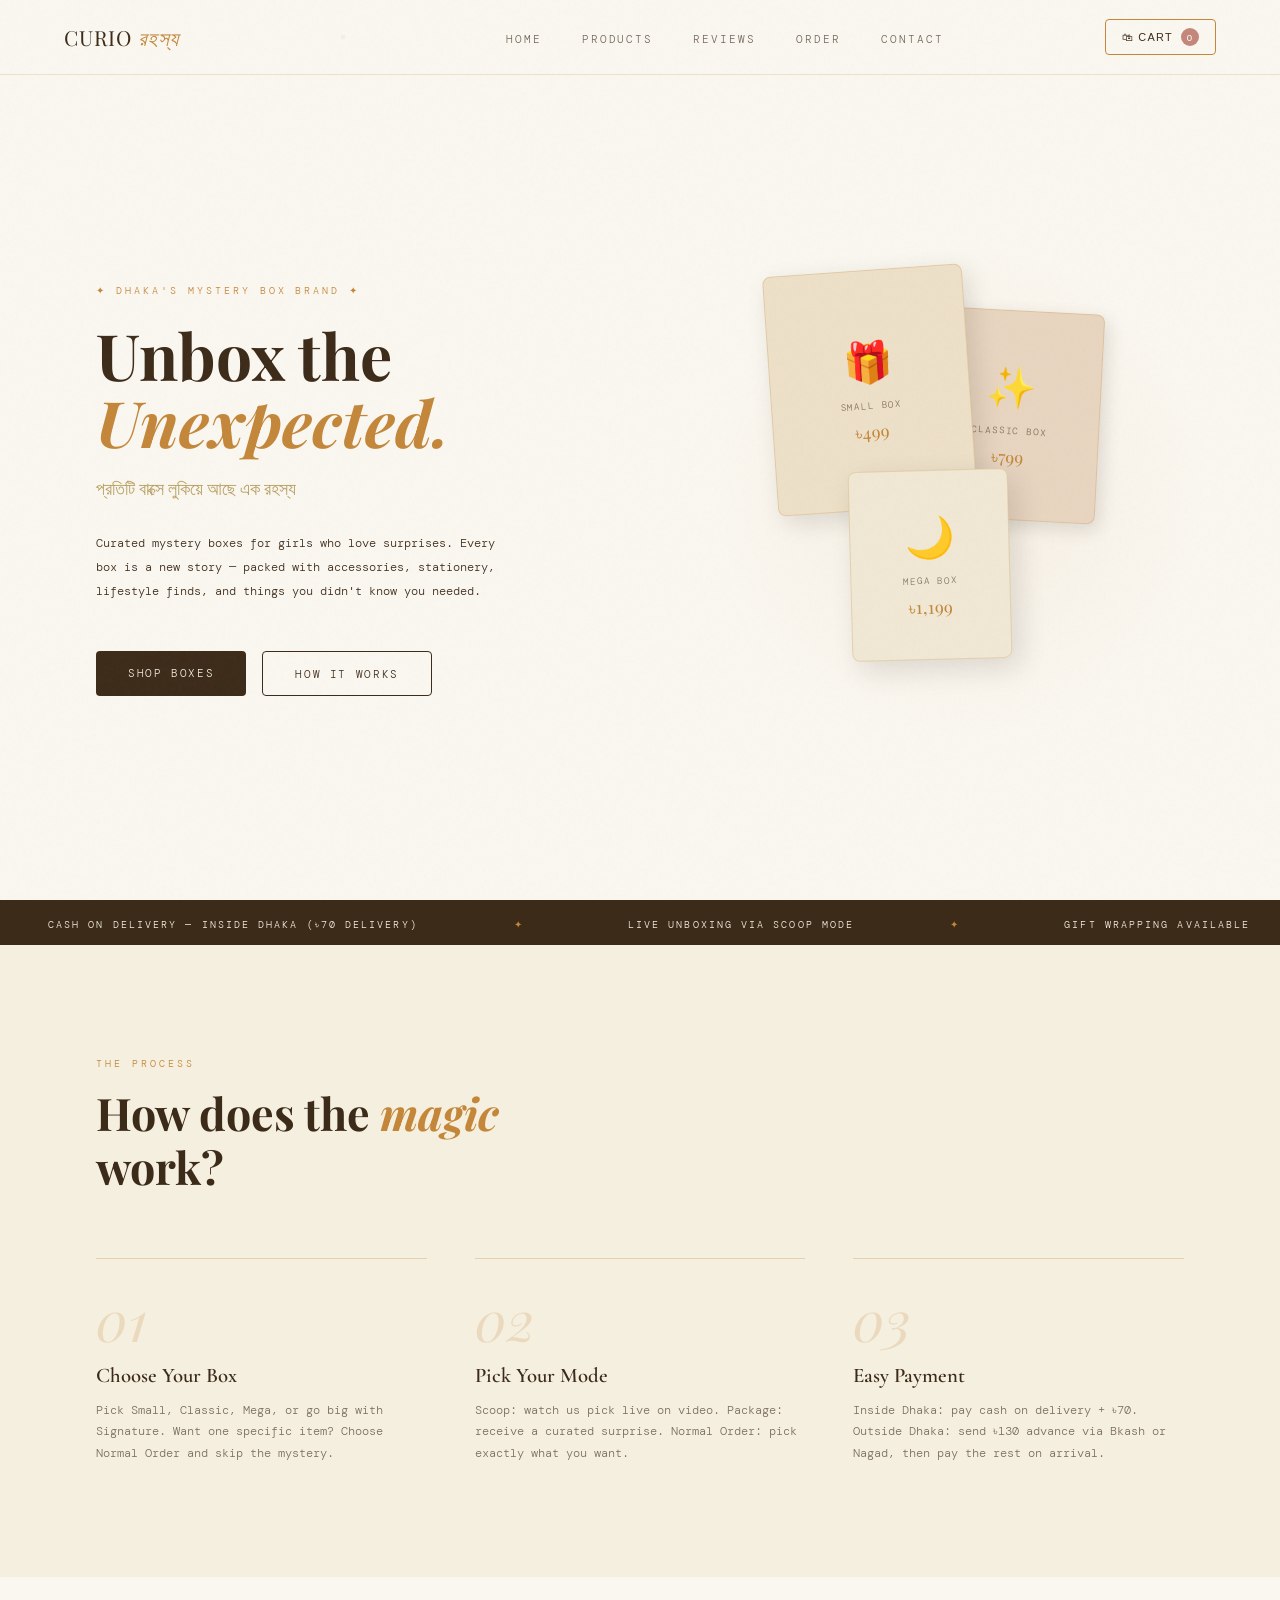
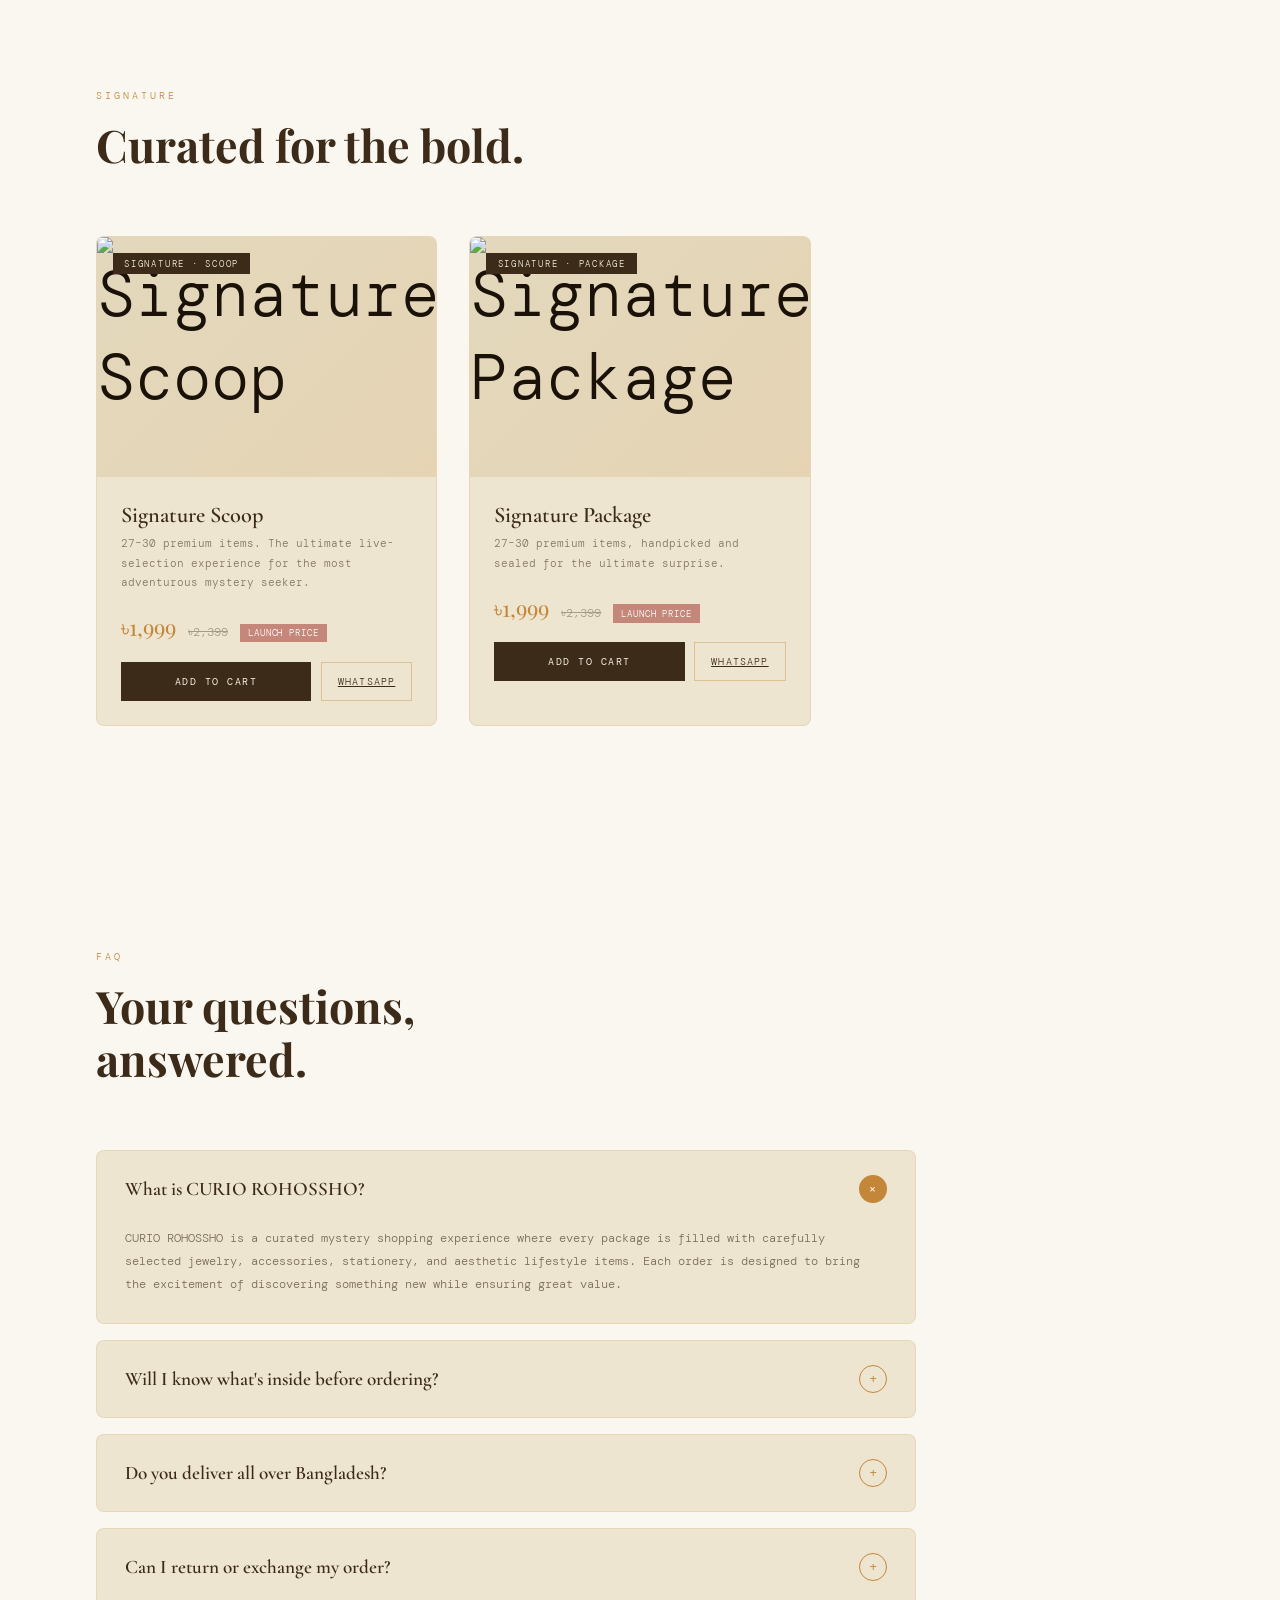
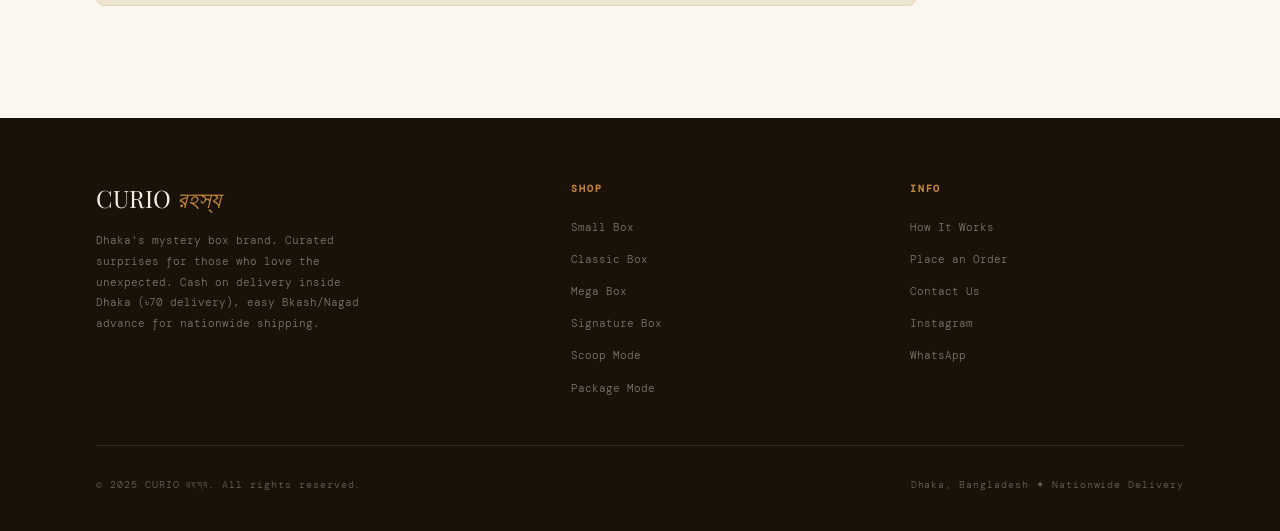
==== index.html @ cd3ceb22 "Update index.html" ====
<!DOCTYPE html>
<html lang="en">
<head>
  <meta charset="UTF-8">
  <meta name="viewport" content="width=device-width, initial-scale=1.0">
  <title>CURIO রহস্য — Mystery Boxes for the Curious</title>
  <link rel="icon" href="favicon.png" type="image/png">
  <link href="https://fonts.googleapis.com/css2?family=Playfair+Display:ital,wght@0,400;0,700;1,400&family=DM+Mono:wght@300;400;500&family=Cormorant+Garamond:ital,wght@0,300;0,600;1,300&display=swap" rel="stylesheet">
  <link rel="stylesheet" href="style.css">
</head>
<body>
  <nav>
  <a href="index.html" class="nav-logo">CURIO <span>রহস্য</span></a>
  
  <button class="menu-toggle" id="menuToggleButton" onclick="toggleMobileMenu()" aria-label="Toggle Navigation" aria-expanded="false">
    <span class="bar"></span>
    <span class="bar"></span>
    <span class="bar"></span>
  </button>

  <ul class="nav-links" id="navLinks">
    <li><a href="index.html">Home</a></li>
    <li><a href="products.html">Products</a></li>
    <li><a href="reviews.html">Reviews</a></li>
    <li><a href="order.html">Order</a></li>
    <li><a href="contact.html">Contact</a></li>
  </ul>
  <button id="cartToggleButton" class="nav-cart" onclick="openCart()" aria-expanded="false" aria-controls="cartDrawer">
    🛍 Cart <span class="cart-count" id="cartCount">0</span>
  </button>
</nav>

  <div class="cart-overlay" id="cartOverlay" onclick="closeCart()" aria-hidden="true"></div>
  <div class="cart-drawer" id="cartDrawer" role="dialog" aria-modal="true" aria-labelledby="cartDrawerTitle" aria-hidden="true" tabindex="-1">
    <div class="cart-drawer-header">
      <div class="cart-drawer-title" id="cartDrawerTitle">Your Mystery Haul</div>
      <button class="cart-close" onclick="closeCart()" aria-label="Close cart">✕</button>
    </div>
    <div id="drawerItems"></div>
    <div class="drawer-footer" id="drawerFooter" style="display:none">
      <div class="drawer-total">
        <span>Total</span>
        <span class="drawer-total-val" id="drawerTotal">৳0</span>
      </div>
      <a href="order.html" class="btn-primary" style="display:block;text-align:center;width:100%;padding:1rem;" onclick="closeCart()">Proceed to Order</a>
    </div>
  </div>

  <div class="notify-overlay" id="notifyOverlay" onclick="closeNotify()" aria-hidden="true"></div>
  <div class="notify-modal" id="notifyModal" role="dialog" aria-modal="true" aria-labelledby="notifyTitle" aria-hidden="true" tabindex="-1">
    <button class="notify-close" onclick="closeNotify()" aria-label="Close notification dialog">✕</button>
    <h3 class="notify-title" id="notifyTitle">Notify me</h3>
    <p class="notify-desc">Enter your WhatsApp number and we'll message you when it's available.</p>
    <input class="form-input" id="notifyPhone" type="tel" placeholder="01X-XXXXXXXXX" />
    <div id="notifySuccess" style="display:none;margin-top:1rem;color:var(--sage)">Thanks — opening WhatsApp now...</div>
    <div style="margin-top:1rem;display:flex;gap:0.5rem;flex-wrap:wrap;">
      <button class="btn-primary" onclick="submitNotify()">Send</button>
      <button class="btn-outline" onclick="closeNotify()">Cancel</button>
    </div>
  </div>

  <section id="hero">
    <div class="hero-left">
      <div class="hero-eyebrow">✦ Dhaka's Mystery Box Brand ✦</div>
      <h1 class="hero-title">Unbox the<br><em>Unexpected.</em></h1>
      <div class="hero-bengali">প্রতিটি বাক্সে লুকিয়ে আছে এক রহস্য</div>
      <p class="hero-desc">Curated mystery boxes for girls who love surprises. Every box is a new story — packed with accessories, stationery, lifestyle finds, and things you didn't know you needed.</p>
      <div class="hero-ctas">
        <a href="products.html" class="btn-primary">Shop Boxes</a>
        <a href="#how" class="btn-outline">How It Works</a>
      </div>
    </div>
    <div class="hero-right">
      <div class="hero-bg-circle"></div>
      <div class="hero-visual">
        <div class="box-card box-card-1">
          <div class="box-icon">🎁</div>
          <div class="box-label">Small Box</div>
          <div class="box-price">৳499</div>
        </div>
        <div class="box-card box-card-2">
          <div class="box-icon">✨</div>
          <div class="box-label">Classic Box</div>
          <div class="box-price">৳799</div>
        </div>
        <div class="box-card box-card-3">
          <div class="box-icon">🌙</div>
          <div class="box-label">Mega Box</div>
          <div class="box-price">৳1,199</div>
        </div>
      </div>
    </div>
  </section>

  <div class="ticker">
    <div class="ticker-inner">
      <span>Cash on Delivery — Inside Dhaka (৳70 delivery)</span><span class="ticker-sep">✦</span>
      <span>Live Unboxing via Scoop Mode</span><span class="ticker-sep">✦</span>
      <span>Gift Wrapping Available</span><span class="ticker-sep">✦</span>
      <span>No Two Boxes Are Ever the Same</span><span class="ticker-sep">✦</span>
      <span>Cash on Delivery — Inside Dhaka (৳70 delivery)</span><span class="ticker-sep">✦</span>
    </div>
  </div>

  <section id="how">
    <div class="section-label">The Process</div>
    <h2 class="section-title">How does the <em>magic</em> work?</h2>
    <div class="how-grid">
      <div class="how-step">
        <div class="step-num">01</div>
        <div class="step-title">Choose Your Box</div>
        <p class="step-desc">Pick Small, Classic, Mega, or go big with Signature. Want one specific item? Choose Normal Order and skip the mystery.</p>
      </div>
      <div class="how-step">
        <div class="step-num">02</div>
        <div class="step-title">Pick Your Mode</div>
        <p class="step-desc">Scoop: watch us pick live on video. Package: receive a curated surprise. Normal Order: pick exactly what you want.</p>
      </div>
      <div class="how-step">
        <div class="step-num">03</div>
        <div class="step-title">Easy Payment</div>
        <p class="step-desc">Inside Dhaka: pay cash on delivery + ৳70. Outside Dhaka: send ৳130 advance via Bkash or Nagad, then pay the rest on arrival.</p>
      </div>
    </div>
  </section>

  <section id="signature">
    <div class="section-label">Signature</div>
    <h2 class="section-title">Curated for the bold.</h2>
    <div class="products-grid">
      
      <div class="product-card" data-mode="scoop">
        <div class="product-img" style="position:relative;">
          <div class="product-img-bg" style="background: linear-gradient(135deg, #95772955, #C4873A88); opacity:0.35;"></div>
          <img src="YOUR_SUPABASE_STORAGE_IMAGE_URL_HERE" alt="Signature Scoop" style="width:100%; height:100%; object-fit:cover; position:absolute; inset:0; z-index:1;">
        </div>
        <div class="product-tier">Signature · Scoop</div>
        <div class="product-info">
          <div class="product-name">Signature Scoop</div>
          <p class="product-desc">27–30 premium items. The ultimate live-selection experience for the most adventurous mystery seeker.</p>
          <div class="product-pricing">
            <span class="price-new">৳1,999</span>
            <span class="price-old">৳2,399</span>
            <span class="price-badge">Launch Price</span>
          </div>
          <div class="product-actions">
            <button class="btn-add" onclick="addToCart('Signature Scoop', 1999, '💎')">Add to Cart</button>
            <a href="https://wa.me/8801615396654?text=I%20want%20to%20order%20Signature%20Scoop!" target="_blank" class="btn-wa">WhatsApp</a>
          </div>
        </div>
      </div>

      <div class="product-card" data-mode="package">
        <div class="product-img" style="position:relative;">
          <div class="product-img-bg" style="background: linear-gradient(135deg, #95772955, #C4873A88); opacity:0.35;"></div>
          <img src="YOUR_SUPABASE_STORAGE_IMAGE_URL_HERE" alt="Signature Package" style="width:100%; height:100%; object-fit:cover; position:absolute; inset:0; z-index:1;">
        </div>
        <div class="product-tier">Signature · Package</div>
        <div class="product-info">
          <div class="product-name">Signature Package</div>
          <p class="product-desc">27–30 premium items, handpicked and sealed for the ultimate surprise.</p>
          <div class="product-pricing">
            <span class="price-new">৳1,999</span>
            <span class="price-old">৳2,399</span>
            <span class="price-badge">Launch Price</span>
          </div>
          <div class="product-actions">
            <button class="btn-add" onclick="addToCart('Signature Package', 1999, '💎')">Add to Cart</button>
            <a href="https://wa.me/8801615396654?text=I%20want%20to%20order%20Signature%20Package!" target="_blank" class="btn-wa">WhatsApp</a>
          </div>
        </div>
      </div>

    </div>
  </section>

  <section id="faq" class="faq-section">
    <div class="section-label">FAQ</div>
    <h2 class="section-title">Your questions, answered.</h2>
    <div class="faq-grid">
      <div class="faq-card open">
        <button class="faq-question" onclick="toggleFaq(this)">
          <h3>What is CURIO ROHOSSHO?</h3>
          <span class="faq-icon">+</span>
        </button>
        <div class="faq-answer">
          <p>CURIO ROHOSSHO is a curated mystery shopping experience where every package is filled with carefully selected jewelry, accessories, stationery, and aesthetic lifestyle items. Each order is designed to bring the excitement of discovering something new while ensuring great value.</p>
        </div>
      </div>
      <div class="faq-card">
        <button class="faq-question" onclick="toggleFaq(this)">
          <h3>Will I know what's inside before ordering?</h3>
          <span class="faq-icon">+</span>
        </button>
        <div class="faq-answer">
          <p>That's the mystery! While we occasionally reveal sneak peeks on our social media, the exact items remain a surprise until you open your package. Every mystery box is thoughtfully curated to be exciting and worth more than what you pay.</p>
        </div>
      </div>
      <div class="faq-card">
        <button class="faq-question" onclick="toggleFaq(this)">
          <h3>Do you deliver all over Bangladesh?</h3>
          <span class="faq-icon">+</span>
        </button>
        <div class="faq-answer">
          <p>Yes! We deliver nationwide across Bangladesh through trusted courier partners. Delivery usually takes <strong>2–5 business days</strong> depending on your location.</p>
        </div>
      </div>
      <div class="faq-card">
        <button class="faq-question" onclick="toggleFaq(this)">
          <h3>Can I return or exchange my order?</h3>
          <span class="faq-icon">+</span>
        </button>
        <div class="faq-answer">
          <p>Because our products are mystery items, we generally do not accept returns or exchanges due to personal preference. However, if you receive a damaged, defective, or incorrect item, please contact us within <strong>48 hours</strong> of receiving your order, and we'll make it right.</p>
        </div>
      </div>
    </div>
  </section>

  <footer>
    <div class="footer-top">
      <div>
        <div class="footer-brand-name">CURIO <em>রহস্য</em></div>
        <p class="footer-brand-desc">Dhaka's mystery box brand. Curated surprises for those who love the unexpected. Cash on delivery inside Dhaka (৳70 delivery), easy Bkash/Nagad advance for nationwide shipping.</p>
      </div>
      <div class="footer-col">
        <h4>Shop</h4>
        <ul class="footer-links">
          <li><a href="products.html">Small Box</a></li>
          <li><a href="products.html">Classic Box</a></li>
          <li><a href="products.html">Mega Box</a></li>
          <li><a href="products.html">Signature Box</a></li>
          <li><a href="products.html">Scoop Mode</a></li>
          <li><a href="products.html">Package Mode</a></li>
        </ul>
      </div>
      <div class="footer-col">
        <h4>Info</h4>
        <ul class="footer-links">
          <li><a href="#how">How It Works</a></li>
          <li><a href="order.html">Place an Order</a></li>
          <li><a href="contact.html">Contact Us</a></li>
          <li><a href="https://www.instagram.com/curio.rohossho?igsh=N3pmbmtoZXdhMjJm" target="_blank">Instagram</a></li>
          <li><a href="https://wa.me/8801615396654" target="_blank">WhatsApp</a></li>
        </ul>
      </div>
    </div>
    <div class="footer-bottom">
      <span>© 2025 CURIO রহস্য. All rights reserved.</span>
      <span>Dhaka, Bangladesh ✦ Nationwide Delivery</span>
    </div>
  </footer>

  <script src="https://cdn.jsdelivr.net/npm/@supabase/supabase-js@2"></script>
  <script src="shared.js"></script>
  <script>
    function toggleFaq(btn) {
      const card = btn.closest('.faq-card');
      const wasOpen = card.classList.contains('open');
      document.querySelectorAll('.faq-card.open').forEach(c => c.classList.remove('open'));
      if (!wasOpen) card.classList.add('open');
    }

    window.addEventListener('load', () => {
      if (typeof updateCartUI === 'function') updateCartUI();
    });
  </script>
</body>
</html>
---- style.css ----
:root {
    --cream: #F5EFE0;
    --warm-white: #FAF7F0;
    --ink: #1A1208;
    --brown: #3D2B1A;
    --amber: #C4873A;
    --dusty-rose: #C4877A;
    --sage: #7A9E7E;
    --muted-gold: #B8A062;
    --paper: #EDE5D0;
    --shadow: rgba(26,18,8,0.12);
  }

  * { margin: 0; padding: 0; box-sizing: border-box; }

  html { scroll-behavior: smooth; }

  body {
    background: var(--warm-white);
    color: var(--ink);
    font-family: 'DM Mono', monospace;
    font-weight: 300;
    overflow-x: hidden;
  }

  /* ── GRAIN OVERLAY ── */
  body::before {
    content: '';
    position: fixed;
    inset: 0;
    background-image: url("data:image/svg+xml,%3Csvg viewBox='0 0 256 256' xmlns='http://www.w3.org/2000/svg'%3E%3Cfilter id='noise'%3E%3CfeTurbulence type='fractalNoise' baseFrequency='0.9' numOctaves='4' stitchTiles='stitch'/%3E%3C/filter%3E%3Crect width='100%25' height='100%25' filter='url(%23noise)' opacity='0.035'/%3E%3C/svg%3E");
    pointer-events: none;
    z-index: 9999;
    opacity: 0.6;
  }

  /* ── NAV ── */
  nav {
    position: fixed;
    top: 0; left: 0; right: 0;
    z-index: 100;
    padding: 1.2rem 4rem;
    display: flex;
    align-items: center;
    justify-content: space-between;
    background: rgba(250,247,240,0.85);
    backdrop-filter: blur(12px);
    border-bottom: 1px solid rgba(196,135,58,0.2);
    transition: all 0.3s ease;
  }

  .nav-logo {
    font-family: 'Playfair Display', serif;
    font-size: 1.3rem;
    letter-spacing: 0.05em;
    color: var(--brown);
    text-decoration: none;
  }
  .nav-logo span {
    font-style: italic;
    color: var(--amber);
  }

  .nav-links {
    display: flex;
    gap: 2.5rem;
    list-style: none;
  }
  .nav-links a {
    font-size: 0.68rem;
    letter-spacing: 0.18em;
    text-transform: uppercase;
    color: var(--brown);
    text-decoration: none;
    opacity: 0.7;
    transition: opacity 0.2s;
  }
  .nav-links a:hover { opacity: 1; }

  .nav-cart {
    display: flex;
    align-items: center;
    gap: 0.5rem;
    font-size: 0.68rem;
    letter-spacing: 0.12em;
    text-transform: uppercase;
    color: var(--brown);
    cursor: pointer;
    background: none;
    border: 1px solid var(--amber);
    padding: 0.5rem 1rem;
    transition: all 0.2s;
    border-radius: 4px;
  }
  .nav-cart:hover { background: var(--amber); color: white; }
  .cart-count {
    background: var(--dusty-rose);
    color: white;
    border-radius: 50%;
    width: 18px; height: 18px;
    display: inline-flex;
    align-items: center;
    justify-content: center;
    font-size: 0.6rem;
  }
  body.modal-open {
    overflow: hidden;
  }

  /* ── HERO ── */
  #hero {
    min-height: 100vh;
    display: grid;
    grid-template-columns: 1fr 1fr;
    padding-top: 80px;
    position: relative;
    overflow: hidden;
  }

  .hero-left {
    display: flex;
    flex-direction: column;
    justify-content: center;
    padding: 6rem 4rem 6rem 6rem;
    position: relative;
    z-index: 2;
  }

  .hero-eyebrow {
    font-size: 0.62rem;
    letter-spacing: 0.3em;
    text-transform: uppercase;
    color: var(--amber);
    margin-bottom: 1.5rem;
    opacity: 0;
    animation: fadeUp 0.8s 0.2s forwards;
  }

  .hero-title {
    font-family: 'Playfair Display', serif;
    font-size: clamp(3rem, 5vw, 5.5rem);
    line-height: 1.05;
    color: var(--brown);
    margin-bottom: 1.5rem;
    opacity: 0;
    animation: fadeUp 0.8s 0.4s forwards;
  }
  .hero-title em {
    font-style: italic;
    color: var(--amber);
  }

  .hero-bengali {
    font-family: 'Cormorant Garamond', serif;
    font-size: 1.1rem;
    color: var(--muted-gold);
    margin-bottom: 2rem;
    opacity: 0;
    animation: fadeUp 0.8s 0.6s forwards;
  }

  .hero-desc {
    font-size: 0.78rem;
    line-height: 1.9;
    color: var(--brown);
    opacity: 0.65;
    max-width: 420px;
    margin-bottom: 3rem;
    animation: fadeUp 0.8s 0.7s forwards;
    opacity: 0;
  }

  .hero-ctas {
    display: flex;
    gap: 1rem;
    flex-wrap: wrap;
    opacity: 0;
    animation: fadeUp 0.8s 0.9s forwards;
  }

  .btn-primary {
    background: var(--brown);
    color: var(--cream);
    padding: 0.9rem 2rem;
    font-family: 'DM Mono', monospace;
    font-size: 0.68rem;
    letter-spacing: 0.15em;
    text-transform: uppercase;
    border: none;
    cursor: pointer;
    text-decoration: none;
    display: inline-block;
    transition: all 0.25s;
    border-radius: 4px;
  }
  .btn-primary:hover { background: var(--amber); }

  .btn-outline {
    background: transparent;
    color: var(--brown);
    padding: 0.9rem 2rem;
    font-family: 'DM Mono', monospace;
    font-size: 0.68rem;
    letter-spacing: 0.15em;
    text-transform: uppercase;
    border: 1px solid var(--brown);
    cursor: pointer;
    text-decoration: none;
    display: inline-block;
    transition: all 0.25s;
    border-radius: 4px;
  }
  .btn-outline:hover { background: var(--brown); color: white; }

  .hero-right {
    position: relative;
    display: flex;
    align-items: center;
    justify-content: center;
    overflow: hidden;
  }

  .hero-visual {
    position: relative;
    width: 420px;
    height: 520px;
    opacity: 0;
    animation: fadeIn 1.2s 0.5s forwards;
  }

  .box-card {
    position: absolute;
    background: var(--paper);
    border: 1px solid rgba(196,135,58,0.25);
    display: flex;
    flex-direction: column;
    align-items: center;
    justify-content: center;
    transition: transform 0.4s ease;
    border-radius: 8px;
  }
  .box-card:hover { transform: translateY(-8px) rotate(-1deg) !important; }

  .box-card-1 {
    width: 200px; height: 240px;
    top: 40px; left: 20px;
    transform: rotate(-4deg);
    z-index: 3;
    background: #EDE0C8;
    box-shadow: 6px 8px 24px var(--shadow);
  }
  .box-card-2 {
    width: 180px; height: 210px;
    top: 80px; left: 170px;
    transform: rotate(3deg);
    z-index: 2;
    background: #E8D5C0;
    box-shadow: 4px 6px 18px var(--shadow);
  }
  .box-card-3 {
    width: 160px; height: 190px;
    top: 240px; left: 100px;
    transform: rotate(-1.5deg);
    z-index: 4;
    background: #F0E8D4;
    box-shadow: 8px 10px 28px var(--shadow);
  }

  .box-icon { font-size: 2.5rem; margin-bottom: 0.8rem; }
  .box-label {
    font-size: 0.58rem;
    letter-spacing: 0.2em;
    text-transform: uppercase;
    color: var(--brown);
    opacity: 0.6;
    text-align: center;
    padding: 0 1rem;
  }
  .box-price {
    font-family: 'Playfair Display', serif;
    font-size: 1.1rem;
    color: var(--amber);
    margin-top: 0.5rem;
  }

  .hero-bg-circle {
    position: absolute;
    width: 500px; height: 500px;
    border-radius: 50%;
    background: radial-gradient(circle, rgba(196,135,58,0.08) 0%, transparent 70%);
    top: 50%; left: 50%;
    transform: translate(-50%, -50%);
    pointer-events: none;
  }

  /* ── TICKER ── */
  .ticker {
    background: var(--brown);
    color: var(--cream);
    padding: 0.75rem 0;
    overflow: hidden;
    white-space: nowrap;
  }
  .ticker-inner {
    display: inline-block;
    animation: ticker 22s linear infinite;
    font-size: 0.65rem;
    letter-spacing: 0.2em;
    text-transform: uppercase;
  }
  .ticker-inner span { margin: 0 3rem; }
  .ticker-sep { color: var(--amber); }

  @keyframes ticker {
    0% { transform: translateX(0); }
    100% { transform: translateX(-50%); }
  }

  /* ── PROMO BANNER ── */
  .promo-banner {
    background: rgba(122,158,126,0.1);
    border-top: 1px solid rgba(122,158,126,0.3);
    border-bottom: 1px solid rgba(122,158,126,0.3);
    padding: 1rem 6rem;
    text-align: center;
    border-radius: 6px;
  }
  .promo-banner-inner {
    font-size: 0.7rem;
    line-height: 1.8;
    color: var(--brown);
    letter-spacing: 0.02em;
  }
  .promo-banner-inner strong { color: var(--sage); }

  /* ── HOW IT WORKS ── */
  #how {
    padding: 7rem 6rem;
    background: var(--cream);
    position: relative;
  }

  .section-label {
    font-size: 0.62rem;
    letter-spacing: 0.3em;
    text-transform: uppercase;
    color: var(--amber);
    margin-bottom: 1rem;
  }

  .section-title {
    font-family: 'Playfair Display', serif;
    font-size: clamp(2rem, 3.5vw, 3.2rem);
    color: var(--brown);
    line-height: 1.2;
    margin-bottom: 4rem;
    max-width: 500px;
  }
  .section-title em { font-style: italic; color: var(--amber); }

  .how-grid {
    display: grid;
    grid-template-columns: repeat(3, 1fr);
    gap: 3rem;
  }

  .how-step {
    position: relative;
    padding-top: 2rem;
    border-top: 1px solid rgba(196,135,58,0.3);
  }

  .step-num {
    font-family: 'Playfair Display', serif;
    font-size: 3.5rem;
    color: var(--amber);
    opacity: 0.2;
    line-height: 1;
    margin-bottom: 1rem;
    font-style: italic;
  }

  .step-title {
    font-family: 'Cormorant Garamond', serif;
    font-size: 1.3rem;
    font-weight: 600;
    color: var(--brown);
    margin-bottom: 0.75rem;
  }

  .step-desc {
    font-size: 0.72rem;
    line-height: 1.9;
    color: var(--brown);
    opacity: 0.65;
  }

  /* ── PRODUCTS ── */
  #products,
  #signature,
  #individual,
  #faq {
    padding: 7rem 6rem;
    background: var(--warm-white);
  }

  .products-header {
    display: flex;
    justify-content: space-between;
    align-items: flex-end;
    margin-bottom: 4rem;
  }

  .mode-toggle {
    display: flex;
    gap: 0;
    border: 1px solid var(--brown);
    border-radius: 4px;
  }
  .mode-btn {
    padding: 0.55rem 1.2rem;
    font-family: 'DM Mono', monospace;
    font-size: 0.62rem;
    letter-spacing: 0.15em;
    text-transform: uppercase;
    border: none;
    cursor: pointer;
    background: transparent;
    color: var(--brown);
    transition: all 0.2s;
  }
  .mode-btn.active { background: var(--brown); color: var(--cream); }

  .products-grid {
    display: grid;
    grid-template-columns: repeat(3, 1fr);
    gap: 2rem;
  }

  /* Product card */
  .product-card {
    background: var(--paper);
    border: 1px solid rgba(196,135,58,0.15);
    position: relative;
    overflow: hidden;
    cursor: pointer;
    transition: transform 0.3s, box-shadow 0.3s;
    border-radius: 8px;
  }
  .product-card:hover {
    transform: translateY(-6px);
    box-shadow: 0 20px 40px var(--shadow);
  }

  .product-img {
    height: 240px;
    display: flex;
    align-items: center;
    justify-content: center;
    font-size: 4rem;
    position: relative;
    overflow: hidden;
  }
  .product-img-bg {
    position: absolute;
    inset: 0;
    opacity: 0.35;
  }
  .product-img-emoji { position: relative; z-index: 1; }

  .product-tier {
    position: absolute;
    top: 1rem; left: 1rem;
    font-size: 0.55rem;
    letter-spacing: 0.2em;
    text-transform: uppercase;
    background: var(--brown);
    color: var(--cream);
    padding: 0.3rem 0.7rem;
    z-index: 2;
  }

  .product-info { padding: 1.5rem; }

  .product-name {
    font-family: 'Cormorant Garamond', serif;
    font-size: 1.4rem;
    font-weight: 600;
    color: var(--brown);
    margin-bottom: 0.4rem;
  }

  .product-desc {
    font-size: 0.68rem;
    line-height: 1.8;
    color: var(--brown);
    opacity: 0.6;
    margin-bottom: 1.2rem;
  }

  .product-pricing {
    display: flex;
    align-items: baseline;
    gap: 0.75rem;
    margin-bottom: 1.2rem;
  }
  .price-new {
    font-family: 'Playfair Display', serif;
    font-size: 1.4rem;
    color: var(--amber);
  }
  .price-old {
    font-size: 0.75rem;
    text-decoration: line-through;
    opacity: 0.4;
    color: var(--brown);
  }
  .price-badge {
    font-size: 0.55rem;
    letter-spacing: 0.1em;
    text-transform: uppercase;
    background: var(--dusty-rose);
    color: white;
    padding: 0.2rem 0.5rem;
  }

  .product-tags {
    display: flex;
    flex-wrap: wrap;
    gap: 0.4rem;
    margin-bottom: 1.5rem;
  }
  .tag {
    font-size: 0.55rem;
    letter-spacing: 0.12em;
    text-transform: uppercase;
    border: 1px solid rgba(196,135,58,0.4);
    color: var(--brown);
    padding: 0.2rem 0.6rem;
    opacity: 0.7;
  }

  .product-actions {
    display: flex;
    gap: 0.6rem;
  }
  .btn-add {
    flex: 1;
    background: var(--brown);
    color: var(--cream);
    padding: 0.75rem 1rem;
    font-family: 'DM Mono', monospace;
    font-size: 0.62rem;
    letter-spacing: 0.15em;
    text-transform: uppercase;
    border: none;
    cursor: pointer;
    transition: background 0.2s;
  }
  .btn-add:hover { background: var(--amber); }
  .btn-wa {
    background: transparent;
    color: var(--brown);
    padding: 0.75rem 1rem;
    font-family: 'DM Mono', monospace;
    font-size: 0.62rem;
    letter-spacing: 0.12em;
    text-transform: uppercase;
    border: 1px solid rgba(196,135,58,0.4);
    cursor: pointer;
    white-space: nowrap;
    transition: all 0.2s;
  }
  .btn-wa:hover { border-color: var(--sage); color: var(--sage); }

  /* ── INDIVIDUAL PRODUCTS ── */
  .indiv-header {
    margin-top: 6rem;
    padding-top: 4rem;
    border-top: 1px solid rgba(196,135,58,0.2);
  }
  .cat-tabs {
    display: flex;
    flex-wrap: wrap;
    margin-bottom: 3rem;
  }
  .cat-tab {
    padding: 0.6rem 1.4rem;
    font-family: 'DM Mono', monospace;
    font-size: 0.65rem;
    letter-spacing: 0.18em;
    text-transform: uppercase;
    border: 1px solid rgba(196,135,58,0.35);
    border-right: none;
    background: transparent;
    color: var(--brown);
    cursor: pointer;
    transition: all 0.2s;
    border-radius: 4px;
  }
  .cat-tab:last-child { border-right: 1px solid rgba(196,135,58,0.35); }
  .cat-tab:hover { background: rgba(196,135,58,0.08); }
  .cat-tab.active { background: var(--brown); color: var(--cream); border-color: var(--brown); }

  .indiv-grid {
    display: grid;
    grid-template-columns: repeat(4, 1fr);
    gap: 1.5rem;
  }
  .indiv-card {
    background: var(--paper);
    border: 1px solid rgba(196,135,58,0.15);
    position: relative;
    overflow: hidden;
    transition: transform 0.25s, box-shadow 0.25s;
    border-radius: 8px;
  }
  .indiv-card:hover { transform: translateY(-5px); box-shadow: 0 16px 32px var(--shadow); }
  .indiv-img {
    height: 160px;
    display: flex;
    align-items: center;
    justify-content: center;
    position: relative;
    overflow: hidden;
  }
  .indiv-img-bg { position: absolute; inset: 0; opacity: 0.5; }
  .indiv-emoji { position: relative; z-index: 1; font-size: 2.8rem; }
  .indiv-cat-badge {
    position: absolute;
    top: 0.8rem; left: 0.8rem;
    font-size: 0.5rem;
    letter-spacing: 0.18em;
    text-transform: uppercase;
    background: var(--amber);
    color: white;
    padding: 0.25rem 0.6rem;
    z-index: 2;
  }
  .indiv-info { padding: 1rem 1.1rem 1.2rem; }
  .indiv-name {
    font-family: 'Cormorant Garamond', serif;
    font-size: 1.1rem;
    font-weight: 600;
    color: var(--brown);
    margin-bottom: 0.35rem;
  }
  .indiv-price { font-family: 'Playfair Display', serif; font-size: 1.1rem; color: var(--amber); margin-bottom: 0.8rem; }
  .indiv-price.tba {
    font-family: 'DM Mono', monospace;
    font-size: 0.6rem;
    letter-spacing: 0.12em;
    text-transform: uppercase;
    color: var(--brown);
    opacity: 0.45;
  }
  .indiv-pricing {
    display: flex;
    align-items: baseline;
    gap: 0.5rem;
    margin-bottom: 0.8rem;
    flex-wrap: wrap;
  }
  .indiv-price-new { font-family: 'Playfair Display', serif; font-size: 1.05rem; color: var(--amber); }
  .indiv-price-old { font-size: 0.65rem; text-decoration: line-through; opacity: 0.4; color: var(--brown); }
  .indiv-discount {
    font-size: 0.5rem;
    letter-spacing: 0.1em;
    text-transform: uppercase;
    background: var(--dusty-rose);
    color: white;
    padding: 0.15rem 0.4rem;
  }
  .indiv-variant {
    font-size: 0.6rem;
    letter-spacing: 0.12em;
    text-transform: uppercase;
    color: var(--amber);
    opacity: 0.7;
    margin-bottom: 0.2rem;
  }
  .btn-add-indiv {
    width: 100%;
    background: var(--brown);
    color: var(--cream);
    padding: 0.6rem 1rem;
    font-family: 'DM Mono', monospace;
    font-size: 0.6rem;
    letter-spacing: 0.15em;
    text-transform: uppercase;
    border: none;
    cursor: pointer;
    transition: background 0.2s;
  }
  .btn-add-indiv:hover { background: var(--amber); }
  .indiv-tagline {
    font-size: 0.62rem;
    line-height: 1.6;
    color: var(--brown);
    opacity: 0.55;
    margin-bottom: 0.7rem;
    font-style: italic;
  }

  .btn-notify {
    width: 100%;
    flex: 1 1 100%;
    min-width: 0;
    white-space: normal;
    background: transparent;
    border: 1px solid var(--amber);
    color: var(--brown);
    padding: 0.55rem 1rem;
    font-family: 'DM Mono', monospace;
    font-size: 0.6rem;
    letter-spacing: 0.15em;
    text-transform: uppercase;
    cursor: pointer;
    transition: all 0.2s;
  }
  .btn-notify:hover { background: var(--amber); color: white; }

  /* Notify Modal */
  .notify-overlay {
    position: fixed; inset: 0;
    background: rgba(26,18,8,0.5);
    z-index: 300; opacity: 0; pointer-events: none; transition: opacity 0.25s;
  }
  .notify-overlay.open { opacity: 1; pointer-events: all; }
  .notify-modal {
    position: fixed;
    top: 50%; left: 50%;
    transform: translate(-50%, -50%) scale(0.95);
    background: var(--warm-white);
    z-index: 301;
    padding: 2.5rem;
    width: 380px;
    max-width: 90vw;
    opacity: 0;
    pointer-events: none;
    transition: all 0.25s cubic-bezier(0.4,0,0.2,1);
    border: 1px solid rgba(196,135,58,0.25);
    border-radius: 6px;
  }
  .notify-modal.open { opacity: 1; pointer-events: all; transform: translate(-50%, -50%) scale(1); }
  .notify-close { position: absolute; top: 1rem; right: 1.2rem; font-size: 1rem; cursor: pointer; opacity: 0.4; background: none; border: none; color: var(--brown); }
  .notify-close:hover { opacity: 1; }
  .notify-title { font-family: 'Cormorant Garamond', serif; font-size: 1.4rem; font-weight: 600; color: var(--brown); margin-bottom: 0.5rem; }
  .notify-desc { font-size: 0.72rem; line-height: 1.8; color: var(--brown); opacity: 0.6; }

  /* ── FAQ ── */
  .faq-grid {
    display: flex;
    flex-direction: column;
    gap: 1rem;
    max-width: 820px;
  }

  .faq-card {
    background: var(--paper);
    border: 1px solid rgba(196,135,58,0.15);
    border-radius: 8px;
    overflow: hidden;
    transition: border-color 0.25s, box-shadow 0.25s;
  }
  .faq-card:hover {
    border-color: rgba(196,135,58,0.35);
    box-shadow: 0 14px 30px var(--shadow);
  }

  .faq-question {
    display: flex;
    align-items: center;
    justify-content: space-between;
    gap: 1.5rem;
    padding: 1.5rem 1.75rem;
    cursor: pointer;
    background: none;
    border: none;
    width: 100%;
    text-align: left;
    font: inherit;
  }

  .faq-question h3 {
    font-family: 'Cormorant Garamond', serif;
    font-size: 1.2rem;
    font-weight: 600;
    color: var(--brown);
    line-height: 1.4;
  }

  .faq-icon {
    flex-shrink: 0;
    width: 28px;
    height: 28px;
    border: 1px solid var(--amber);
    border-radius: 50%;
    display: flex;
    align-items: center;
    justify-content: center;
    color: var(--amber);
    font-size: 0.85rem;
    font-family: 'DM Mono', monospace;
    transition: transform 0.3s ease, background 0.25s, color 0.25s;
  }
  .faq-card.open .faq-icon {
    background: var(--amber);
    color: white;
    transform: rotate(135deg);
  }

  .faq-answer {
    max-height: 0;
    overflow: hidden;
    transition: max-height 0.35s ease, padding 0.35s ease;
    padding: 0 1.75rem;
  }
  .faq-card.open .faq-answer {
    max-height: 260px;
    padding: 0 1.75rem 1.75rem;
  }

  .faq-answer p {
    font-family: 'DM Mono', monospace;
    font-size: 0.75rem;
    line-height: 1.9;
    color: var(--brown);
    opacity: 0.65;
  }
  .faq-answer strong {
    color: var(--amber);
    opacity: 1;
    font-weight: 500;
  }

  /* ── FULFILMENT MODES ── */
  #modes {
    padding: 7rem 6rem;
    background: var(--brown);
    color: var(--cream);
    display: grid;
    grid-template-columns: 1fr 1fr;
    gap: 6rem;
    align-items: center;
  }

  .modes-left .section-label { color: var(--amber); }
  .modes-left .section-title { color: var(--cream); }
  .modes-left .section-title em { color: var(--amber); }

  .modes-right {
    display: flex;
    flex-direction: column;
    gap: 1.5rem;
  }

  .mode-card {
    background: rgba(250,247,240,0.06);
    border: 1px solid rgba(196,135,58,0.3);
    padding: 2rem;
    position: relative;
    transition: background 0.25s;
  }
  .mode-card:hover { background: rgba(196,135,58,0.1); }

  .mode-card-label {
    font-size: 0.58rem;
    letter-spacing: 0.25em;
    text-transform: uppercase;
    color: var(--amber);
    margin-bottom: 0.6rem;
  }
  .mode-card-title {
    font-family: 'Cormorant Garamond', serif;
    font-size: 1.5rem;
    font-weight: 600;
    margin-bottom: 0.6rem;
  }
  .mode-card-desc {
    font-size: 0.7rem;
    line-height: 1.85;
    opacity: 0.65;
  }

  .mode-icon {
    position: absolute;
    top: 1.5rem; right: 1.5rem;
    font-size: 1.8rem;
    opacity: 0.5;
  }

  /* ── ORDER FORM ── */
  #order {
    padding: 7rem 6rem;
    background: var(--cream);
  }

  #order .section-title { margin-bottom: 3rem; }

  .order-layout {
    display: grid;
    grid-template-columns: 1fr 1.4fr;
    gap: 5rem;
  }

  .order-summary h3 {
    font-family: 'Cormorant Garamond', serif;
    font-size: 1.2rem;
    font-weight: 600;
    color: var(--brown);
    margin-bottom: 1.5rem;
  }

  .cart-items { margin-bottom: 2rem; }
  .cart-item {
    display: flex;
    justify-content: space-between;
    align-items: center;
    padding: 1rem 0;
    border-bottom: 1px solid rgba(196,135,58,0.2);
    font-size: 0.72rem;
  }
  .cart-item-name { color: var(--brown); }
  .cart-item-price { color: var(--amber); font-family: 'Playfair Display', serif; }
  .cart-item-remove {
    background: none;
    border: none;
    color: var(--dusty-rose);
    cursor: pointer;
    font-size: 0.85rem;
    opacity: 0.6;
  }
  .cart-item-remove:hover { opacity: 1; }
  .cart-empty {
    font-size: 0.72rem;
    color: var(--brown);
    opacity: 0.5;
    font-style: italic;
    padding: 1.5rem 0;
  }

  .cart-total {
    display: flex;
    justify-content: space-between;
    padding: 1.2rem 0;
    border-top: 2px solid var(--amber);
    margin-bottom: 1rem;
  }
  .cart-total-label {
    font-size: 0.68rem;
    letter-spacing: 0.1em;
    text-transform: uppercase;
    color: var(--brown);
  }
  .cart-total-value {
    font-family: 'Playfair Display', serif;
    font-size: 1.4rem;
    color: var(--amber);
  }

  .cod-note {
    background: rgba(122,158,126,0.1);
    border-left: 3px solid var(--sage);
    padding: 1rem 1.2rem;
    font-size: 0.68rem;
    line-height: 1.7;
    color: var(--brown);
    opacity: 0.8;
    margin-top: 1rem;
    border-radius: 6px;
  }

  /* Form */
  .order-form { display: flex; flex-direction: column; gap: 1.4rem; }

  .form-row { display: grid; grid-template-columns: 1fr 1fr; gap: 1rem; }

  .form-group { display: flex; flex-direction: column; gap: 0.5rem; }

  .form-note {
  font-family: 'DM Mono', monospace;
  font-size: 0.68rem;
  letter-spacing: 0.02em;
  opacity: 0.55;
  margin-top: 0.35rem;
}

  .form-label {
    font-size: 0.6rem;
    letter-spacing: 0.18em;
    text-transform: uppercase;
    color: var(--brown);
    opacity: 0.7;
  }

  .form-input, .form-select, .form-textarea {
    background: var(--warm-white);
    border: 1px solid rgba(196,135,58,0.3);
    padding: 0.85rem 1rem;
    font-family: 'DM Mono', monospace;
    font-size: 0.75rem;
    color: var(--brown);
    outline: none;
    transition: border-color 0.2s;
    width: 100%;
    border-radius: 4px;
  }
  .form-input:focus, .form-select:focus, .form-textarea:focus {
    border-color: var(--amber);
  }
  .form-textarea { resize: vertical; min-height: 100px; }
  .form-select { cursor: pointer; }

  .submit-btn {
    background: var(--brown);
    color: var(--cream);
    padding: 1.1rem 2rem;
    font-family: 'DM Mono', monospace;
    font-size: 0.72rem;
    letter-spacing: 0.18em;
    text-transform: uppercase;
    border: none;
    cursor: pointer;
    width: 100%;
    transition: background 0.25s;
    margin-top: 0.5rem;
    border-radius: 4px;
  }
  .submit-btn:hover { background: var(--amber); }

  .order-success {
    display: none;
    background: rgba(122,158,126,0.12);
    border: 1px solid var(--sage);
    padding: 2rem;
    text-align: center;
    border-radius: 6px;
  }
  .order-success .tick { font-size: 2.5rem; margin-bottom: 1rem; }
  .order-success h3 {
    font-family: 'Cormorant Garamond', serif;
    font-size: 1.4rem;
    font-weight: 600;
    color: var(--brown);
    margin-bottom: 0.5rem;
  }
  .order-success p {
    font-size: 0.72rem;
    color: var(--brown);
    opacity: 0.65;
    line-height: 1.8;
  }

  /* ── REVIEWS ── */
  #reviews {
    padding: 7rem 6rem;
    background: var(--cream);
  }
  .reviews-layout {
    display: grid;
    grid-template-columns: 1.4fr 1fr;
    gap: 2.5rem;
    align-items: start;
  }
  .reviews-grid {
    display: grid;
    gap: 1.5rem;
  }
  .review-card {
    background: var(--paper);
    border: 1px solid rgba(196,135,58,0.15);
    padding: 1.5rem;
    border-radius: 8px;
  }
  .review-header {
    display: flex;
    justify-content: space-between;
    gap: 1rem;
    align-items: flex-start;
    margin-bottom: 1rem;
  }
  .review-name {
    font-family: 'Cormorant Garamond', serif;
    font-size: 1.05rem;
    font-weight: 600;
    color: var(--brown);
  }
  .review-date {
    font-size: 0.6rem;
    letter-spacing: 0.14em;
    text-transform: uppercase;
    color: var(--amber);
    opacity: 0.75;
  }
  .review-text {
    font-size: 0.78rem;
    line-height: 1.85;
    color: var(--brown);
    opacity: 0.75;
  }
  .review-form-panel {
    background: var(--paper);
    border: 1px solid rgba(196,135,58,0.15);
    padding: 2rem;
    border-radius: 8px;
  }
  .review-form-panel .submit-btn {
    width: auto;
  }
  .review-empty {
    padding: 1.5rem;
    color: var(--brown);
    opacity: 0.65;
    font-size: 0.82rem;
    background: rgba(250,247,240,0.85);
    border-radius: 6px;
    border: 1px dashed rgba(196,135,58,0.2);
  }

  /* ── CONTACT ── */
  #contact {
    padding: 7rem 6rem;
    background: var(--warm-white);
    display: grid;
    grid-template-columns: 1fr 1fr;
    gap: 6rem;
    align-items: start;
  }

  .contact-info {
    display: grid;
    gap: 1.5rem;
  }
  .contact-info .section-title { margin-bottom: 2rem; }

  .contact-details {
    display: flex;
    flex-direction: column;
    gap: 1.5rem;
  }
  .contact-detail {
    display: flex;
    gap: 1.2rem;
    align-items: flex-start;
  }
  .contact-detail-icon {
    width: 36px; height: 36px;
    border: 1px solid rgba(196,135,58,0.4);
    display: flex;
    align-items: center;
    justify-content: center;
    font-size: 0.9rem;
    flex-shrink: 0;
    margin-top: 2px;
  }
  .contact-detail-text h4 {
    font-size: 0.62rem;
    letter-spacing: 0.15em;
    text-transform: uppercase;
    color: var(--amber);
    margin-bottom: 0.3rem;
  }
  .contact-detail-text p {
    font-size: 0.72rem;
    color: var(--brown);
    opacity: 0.7;
    line-height: 1.7;
  }
  .contact-detail-text a {
    color: var(--brown);
    opacity: 0.7;
    text-decoration: none;
  }
  .contact-detail-text a:hover { opacity: 1; color: var(--amber); }

  .social-links {
    display: flex;
    gap: 1rem;
    margin-top: 2.5rem;
  }
  .social-link {
    width: 40px; height: 40px;
    border: 1px solid rgba(196,135,58,0.4);
    display: flex;
    align-items: center;
    justify-content: center;
    font-size: 0.9rem;
    cursor: pointer;
    text-decoration: none;
    color: var(--brown);
    transition: all 0.2s;
  }
  .social-link:hover { background: var(--brown); color: var(--cream); border-color: var(--brown); }

  .contact-form { display: flex; flex-direction: column; gap: 1.2rem; }

  .form-success {
    display: none;
    background: rgba(122,158,126,0.1);
    border: 1px solid var(--sage);
    padding: 1.5rem;
    text-align: center;
    border-radius: 6px;
  }
  .form-success p {
    font-size: 0.75rem;
    color: var(--brown);
  }

  /* ── FOOTER ── */
  footer {
    background: var(--ink);
    color: var(--cream);
    padding: 4rem 6rem 2.5rem;
  }

  .footer-top {
    display: grid;
    grid-template-columns: 1.5fr 1fr 1fr;
    gap: 4rem;
    padding-bottom: 3rem;
    border-bottom: 1px solid rgba(250,247,240,0.1);
    margin-bottom: 2rem;
  }

  .footer-brand-name {
    font-family: 'Playfair Display', serif;
    font-size: 1.5rem;
    margin-bottom: 1rem;
    color: var(--cream);
  }
  .footer-brand-name em { font-style: italic; color: var(--amber); }

  .footer-brand-desc {
    font-size: 0.68rem;
    line-height: 1.9;
    opacity: 0.45;
    max-width: 280px;
  }

  .footer-col h4 {
    font-size: 0.6rem;
    letter-spacing: 0.2em;
    text-transform: uppercase;
    color: var(--amber);
    margin-bottom: 1.2rem;
  }
  .footer-links { list-style: none; display: flex; flex-direction: column; gap: 0.7rem; }
  .footer-links a {
    font-size: 0.68rem;
    color: var(--cream);
    text-decoration: none;
    opacity: 0.45;
    transition: opacity 0.2s;
  }
  .footer-links a:hover { opacity: 1; }

  .footer-bottom {
    display: flex;
    justify-content: space-between;
    align-items: center;
    font-size: 0.6rem;
    letter-spacing: 0.1em;
    opacity: 0.35;
  }

  /* ── CART DRAWER ── */
  .cart-overlay {
    position: fixed;
    inset: 0;
    background: rgba(26,18,8,0.5);
    z-index: 200;
    opacity: 0;
    pointer-events: none;
    transition: opacity 0.3s;
  }
  .cart-overlay.open { opacity: 1; pointer-events: all; }

  .cart-drawer {
    position: fixed;
    top: 0; right: 0; bottom: 0;
    width: 400px;
    background: var(--warm-white);
    z-index: 201;
    transform: translateX(100%);
    transition: transform 0.35s cubic-bezier(0.4,0,0.2,1);
    padding: 2rem;
    overflow-y: auto;
  }
  .cart-drawer.open { transform: translateX(0); }

  .cart-drawer-header {
    display: flex;
    justify-content: space-between;
    align-items: center;
    margin-bottom: 2rem;
    padding-bottom: 1rem;
    border-bottom: 1px solid rgba(196,135,58,0.2);
  }
  .cart-drawer-title {
    font-family: 'Playfair Display', serif;
    font-size: 1.3rem;
    color: var(--brown);
  }
  .cart-close {
    background: none;
    border: none;
    font-size: 1.3rem;
    cursor: pointer;
    color: var(--brown);
    opacity: 0.5;
  }
  .cart-close:hover { opacity: 1; }

  .drawer-item {
    display: flex;
    gap: 1rem;
    padding: 1rem 0;
    border-bottom: 1px solid rgba(196,135,58,0.12);
    align-items: center;
  }
  .drawer-item-emoji { font-size: 2rem; }
  .drawer-item-info { flex: 1; }
  .drawer-item-name {
    font-family: 'Cormorant Garamond', serif;
    font-size: 1rem;
    font-weight: 600;
    color: var(--brown);
    margin-bottom: 0.2rem;
  }
  .drawer-item-price {
    font-size: 0.7rem;
    color: var(--amber);
  }
  .drawer-remove {
    background: none;
    border: none;
    cursor: pointer;
    opacity: 0.4;
    font-size: 1rem;
    color: var(--dusty-rose);
  }
  .drawer-remove:hover { opacity: 1; }
  .drawer-empty {
    text-align: center;
    padding: 3rem 0;
    font-size: 0.75rem;
    color: var(--brown);
    opacity: 0.4;
  }
  .drawer-empty-icon { font-size: 2.5rem; margin-bottom: 1rem; }

  .drawer-footer {
    margin-top: 2rem;
    padding-top: 1.5rem;
    border-top: 1px solid rgba(196,135,58,0.2);
  }
  .drawer-total {
    display: flex;
    justify-content: space-between;
    margin-bottom: 1.5rem;
    font-size: 0.72rem;
    color: var(--brown);
  }
  .drawer-total-val {
    font-family: 'Playfair Display', serif;
    font-size: 1.2rem;
    color: var(--amber);
  }

  /* ── ANIMATIONS ── */
  @keyframes fadeUp {
    from { opacity: 0; transform: translateY(24px); }
    to { opacity: 1; transform: translateY(0); }
  }
  @keyframes fadeIn {
    from { opacity: 0; }
    to { opacity: 1; }
  }

 /* ── RESPONSIVE ── */
@media (max-width: 900px) {
  nav { 
    padding: 1rem 1.5rem; 
  }
  
  /* Hamburger styling */
  .menu-toggle {
    display: flex;
    flex-direction: column;
    justify-content: space-between;
    width: 24px;
    height: 18px;
    background: none;
    border: none;
    cursor: pointer;
    z-index: 102;
    padding: 0;
  }
  .menu-toggle .bar {
    width: 100%;
    height: 2px;
    background-color: var(--brown);
    transition: all 0.3s ease;
  }
  .menu-toggle.active .bar:nth-child(1) { transform: translateY(8px) rotate(45deg); }
  .menu-toggle.active .bar:nth-child(2) { opacity: 0; }
  .menu-toggle.active .bar:nth-child(3) { transform: translateY(-8px) rotate(-45deg); }

  /* Slide-out mobile menu navigation */
  .nav-links { 
    display: flex; 
    flex-direction: column;
    position: fixed;
    top: 0;
    right: -100%;
    width: 280px;
    height: 100vh;
    background: var(--warm-white);
    padding: 6rem 2rem 2rem;
    gap: 2rem;
    box-shadow: -10px 0 30px var(--shadow);
    transition: right 0.4s cubic-bezier(0.4, 0, 0.2, 1);
    z-index: 101;
  }
  .nav-links.mobile-open {
    right: 0;
  }
  .nav-links a {
    font-size: 0.9rem;
  }

  /* Hero Realignment: Restack visuals underneath titles */
  #hero { 
    grid-template-columns: 1fr; 
    min-height: auto; 
    padding-bottom: 3rem;
  }
  .hero-left { 
    padding: 6rem 1.5rem 2rem; 
  }
  .hero-right { 
    display: flex; 
    min-height: 360px;
    padding-bottom: 2rem;
  }
  .hero-visual {
    transform: scale(0.75);
    margin: 0 auto;
  }

  /* Layout grids downscaling to single rows safely */
  #how, #products, #signature, #individual, #order, #contact, #reviews { padding: 4rem 1.5rem; }
  .how-grid { grid-template-columns: 1fr; gap: 2rem; }
  .products-grid { grid-template-columns: 1fr; gap: 2rem; }
  .products-header { flex-direction: column; align-items: flex-start; gap: 1.5rem; }
  #modes { grid-template-columns: 1fr; padding: 4rem 1.5rem; gap: 3rem; }
  .order-layout { grid-template-columns: 1fr; gap: 3rem; }
  #contact { grid-template-columns: 1fr; padding: 4rem 1.5rem; gap: 3rem; }
  
  /* Individual items safety scaling to prevent text clipping */
  .indiv-grid { 
    grid-template-columns: 1fr; 
    max-width: 400px;
    margin: 0 auto;
  }
  
  .promo-banner { padding: 1rem 1.5rem; }
  .cat-tabs { gap: 0.4rem; }
  .cat-tab { border-right: 1px solid rgba(196,135,58,0.35); width: 100%; text-align: center; }
  .form-row { grid-template-columns: 1fr; }
  
  /* Footer elements layout adjustments */
  footer { padding: 3rem 1.5rem 2rem; }
  .footer-top { grid-template-columns: 1fr; gap: 2rem; }
  .footer-bottom { flex-direction: column; gap: 1rem; text-align: center; }
  
  /* Interactive element touch adjustments */
  .cart-drawer { width: 100%; }
  .cart-close, .notify-close {
    padding: 0.75rem;
    margin: -0.75rem;
  }
  .notify-modal {
    width: 92%;
    max-height: 90vh;
    overflow-y: auto;
    padding: 1.5rem;
  }

  /* Review forms structural adjustments */
  .reviews-layout { grid-template-columns: 1fr; }
  .review-form-panel, .reviews-grid { width: 100%; }
  .review-card { padding: 1.25rem; }
  .review-header { flex-direction: column; align-items: flex-start; }
  .review-date { margin-top: 0.5rem; }
  
  /* Accordion optimization */
  #faq { padding: 4rem 1.5rem; }
  .faq-question { padding: 1.15rem 1.25rem; gap: 1rem; }
  .faq-card.open .faq-answer { padding: 0 1.25rem 1.4rem; }
}
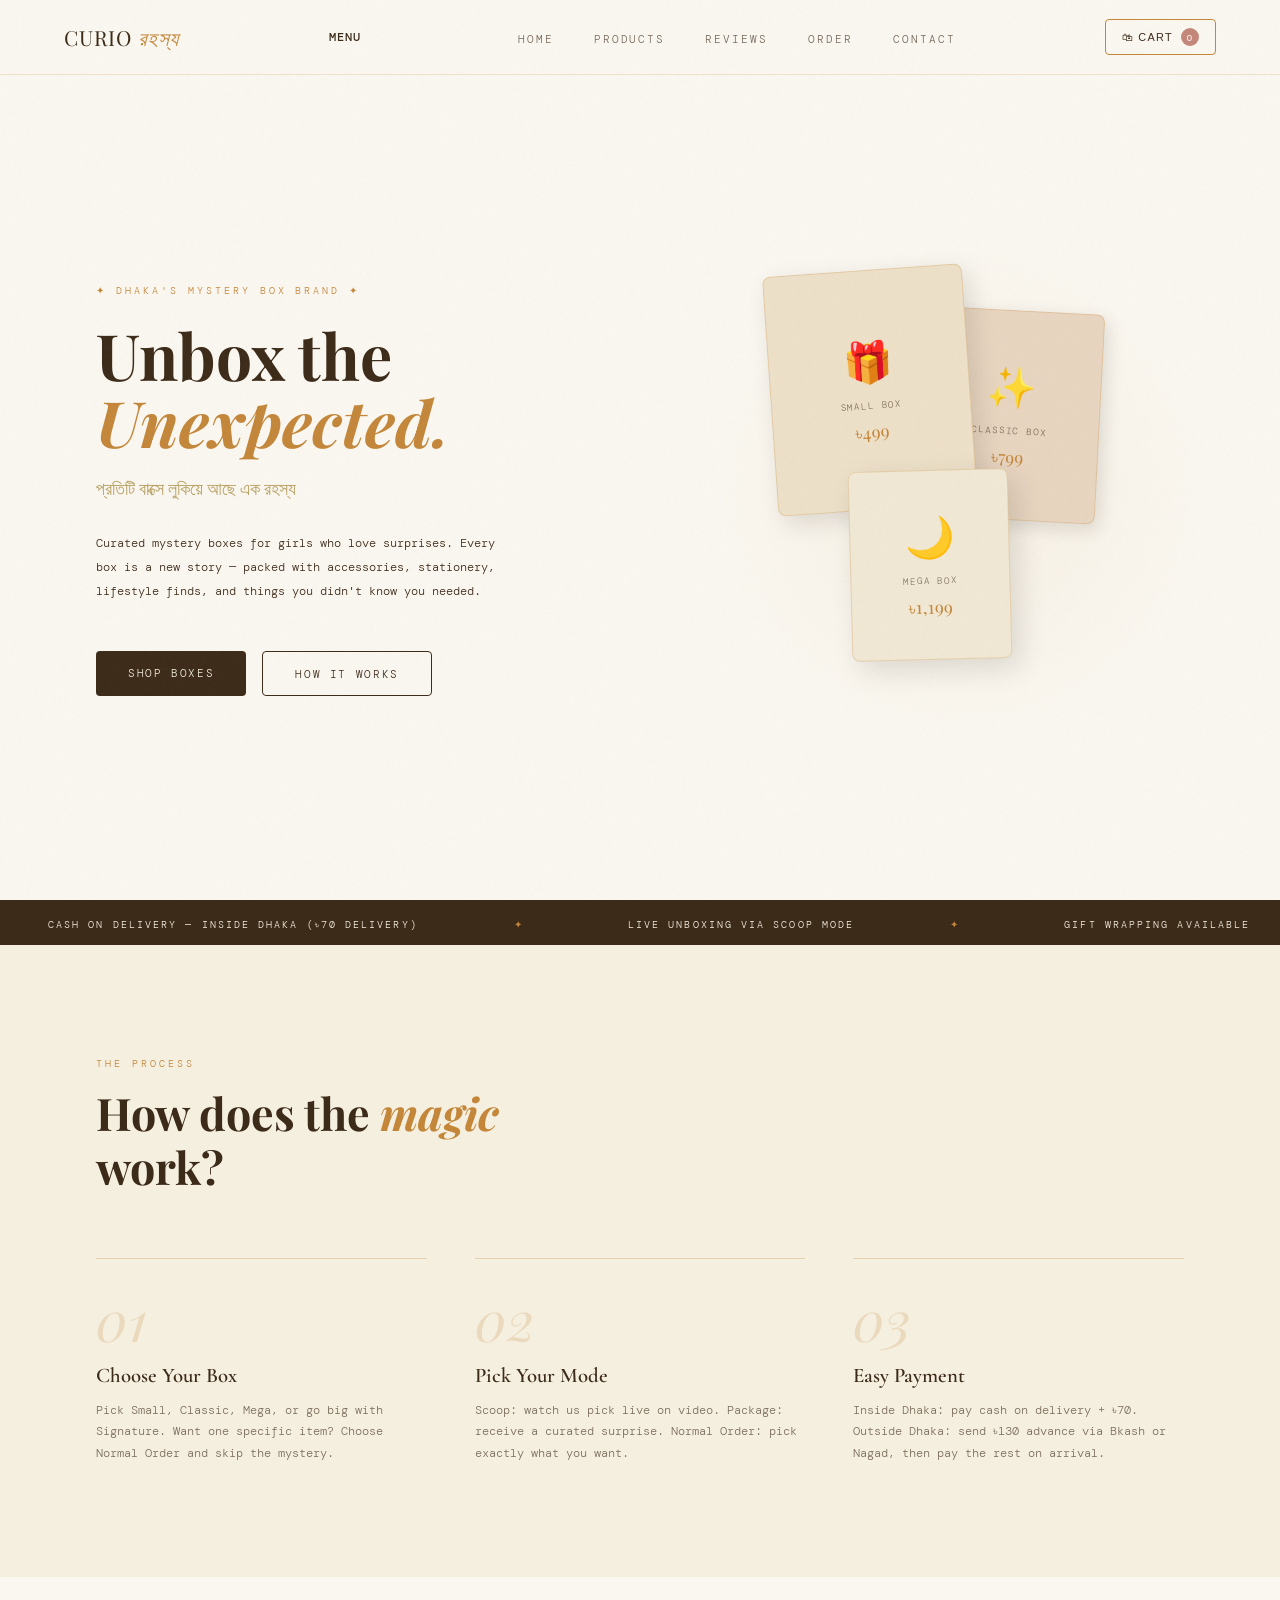
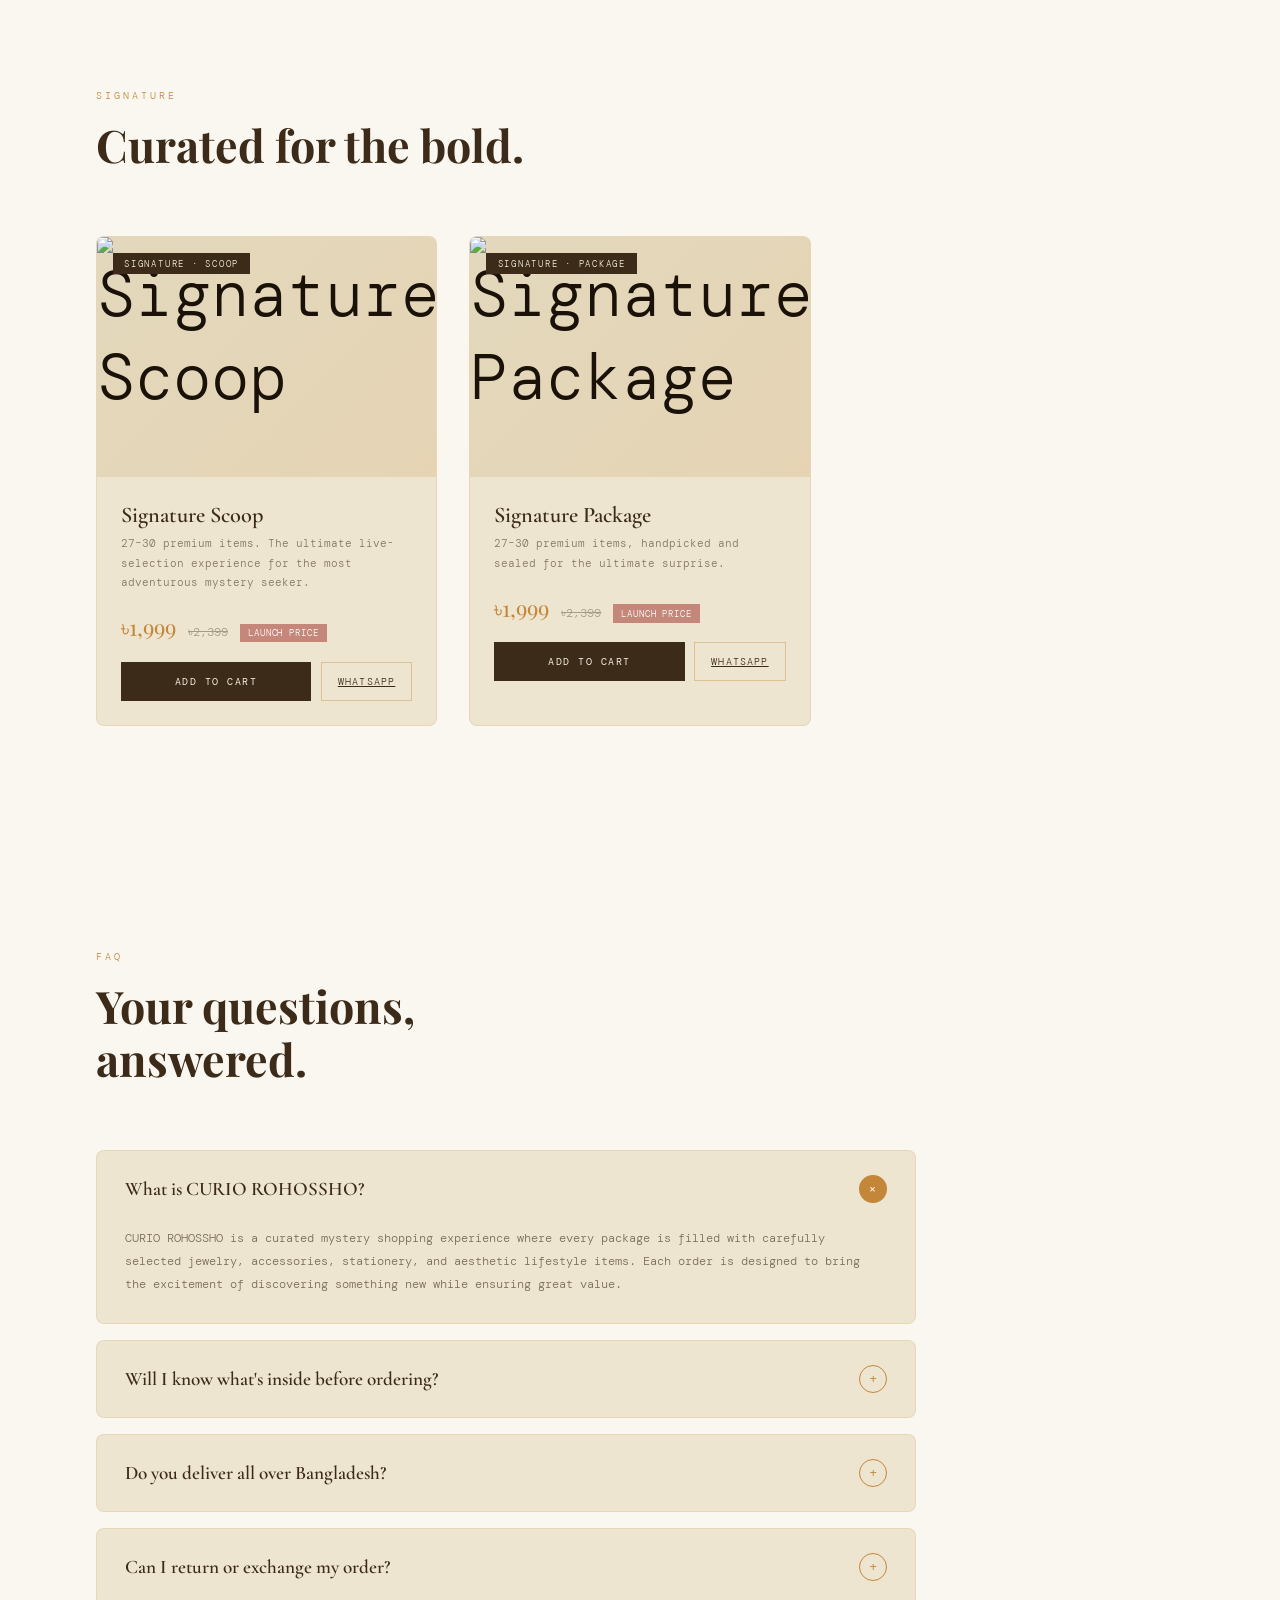
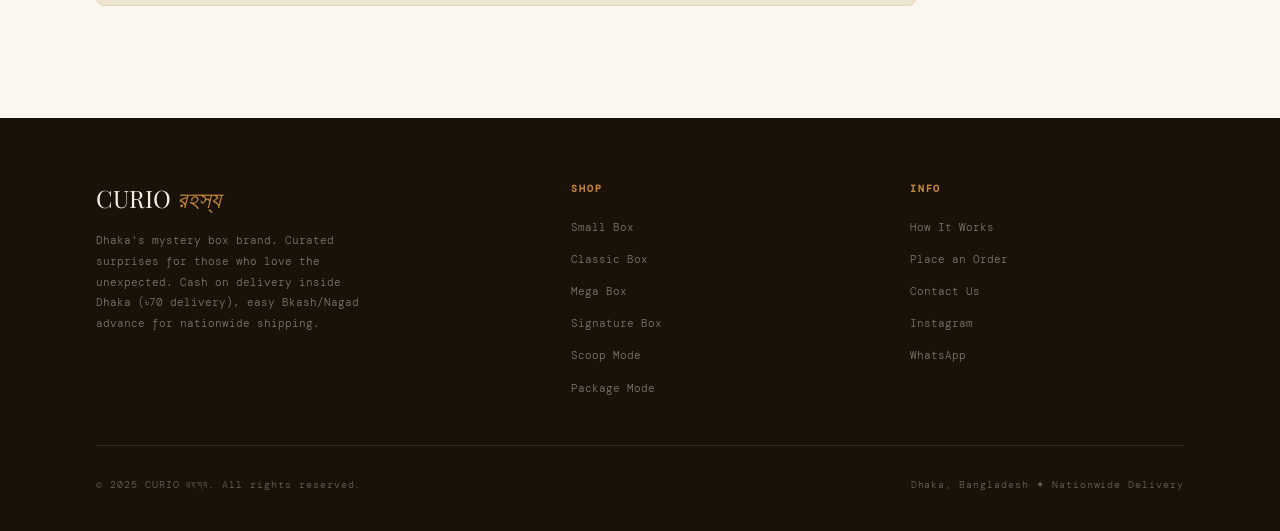
==== commit 4567e4dc: "Update index.html" ====
--- a/index.html
+++ b/index.html
@@ -12,11 +12,14 @@
   <nav>
   <a href="index.html" class="nav-logo">CURIO <span>রহস্য</span></a>
   
-  <button class="menu-toggle" id="menuToggleButton" onclick="toggleMobileMenu()" aria-label="Toggle Navigation" aria-expanded="false">
+  <button class="menu-toggle" id="menuToggleButton" onclick="toggleMobileMenu()" aria-label="Toggle Navigation" aria-expanded="false" style="display:flex; align-items:center; width:auto; height:auto; background:none; border:none;">
+  <span style="font-family:'DM Mono',monospace; font-size:12px; font-weight:500; color:#3D2B1A; letter-spacing:1px; margin-right:8px;">MENU</span>
+  <div>
     <span class="bar"></span>
     <span class="bar"></span>
     <span class="bar"></span>
-  </button>
+  </div>
+</button>
 
   <ul class="nav-links" id="navLinks">
     <li><a href="index.html">Home</a></li>
@@ -132,7 +135,7 @@
       <div class="product-card" data-mode="scoop">
         <div class="product-img" style="position:relative;">
           <div class="product-img-bg" style="background: linear-gradient(135deg, #95772955, #C4873A88); opacity:0.35;"></div>
-          <img src="YOUR_SUPABASE_STORAGE_IMAGE_URL_HERE" alt="Signature Scoop" style="width:100%; height:100%; object-fit:cover; position:absolute; inset:0; z-index:1;">
+          <img src="https://nmdiwayyluvaaxrupkij.supabase.co/storage/v1/object/public/product-images/ChatGPT%20Image%20Jul%2010,%202026,%2001_04_17%20AM.png" alt="Signature Scoop" style="width:100%; height:100%; object-fit:cover; position:absolute; inset:0; z-index:1;">
         </div>
         <div class="product-tier">Signature · Scoop</div>
         <div class="product-info">
@@ -153,7 +156,7 @@
       <div class="product-card" data-mode="package">
         <div class="product-img" style="position:relative;">
           <div class="product-img-bg" style="background: linear-gradient(135deg, #95772955, #C4873A88); opacity:0.35;"></div>
-          <img src="YOUR_SUPABASE_STORAGE_IMAGE_URL_HERE" alt="Signature Package" style="width:100%; height:100%; object-fit:cover; position:absolute; inset:0; z-index:1;">
+          <img src="https://nmdiwayyluvaaxrupkij.supabase.co/storage/v1/object/public/product-images/ChatGPT%20Image%20Jul%2010,%202026,%2001_02_02%20AM.png" alt="Signature Package" style="width:100%; height:100%; object-fit:cover; position:absolute; inset:0; z-index:1;">
         </div>
         <div class="product-tier">Signature · Package</div>
         <div class="product-info">
--- a/style.css
+++ b/style.css
@@ -1500,4 +1500,24 @@
   #faq { padding: 4rem 1.5rem; }
   .faq-question { padding: 1.15rem 1.25rem; gap: 1rem; }
   .faq-card.open .faq-answer { padding: 0 1.25rem 1.4rem; }
-}+}
+/* MOBILE MENU TEXT FIX */
+@media (max-width: 900px) {
+  .menu-toggle {
+    display: flex !important;
+    align-items: center !important;
+    gap: 8px !important;
+    width: auto !important;
+    height: auto !important;
+  }
+  
+  /* This adds the word MENU before the bars */
+  .menu-toggle::before {
+    content: "MENU";
+    font-family: 'DM Mono', monospace;
+    font-size: 0.75rem;
+    letter-spacing: 0.1em;
+    color: var(--brown);
+    font-weight: 500;
+  }
+}
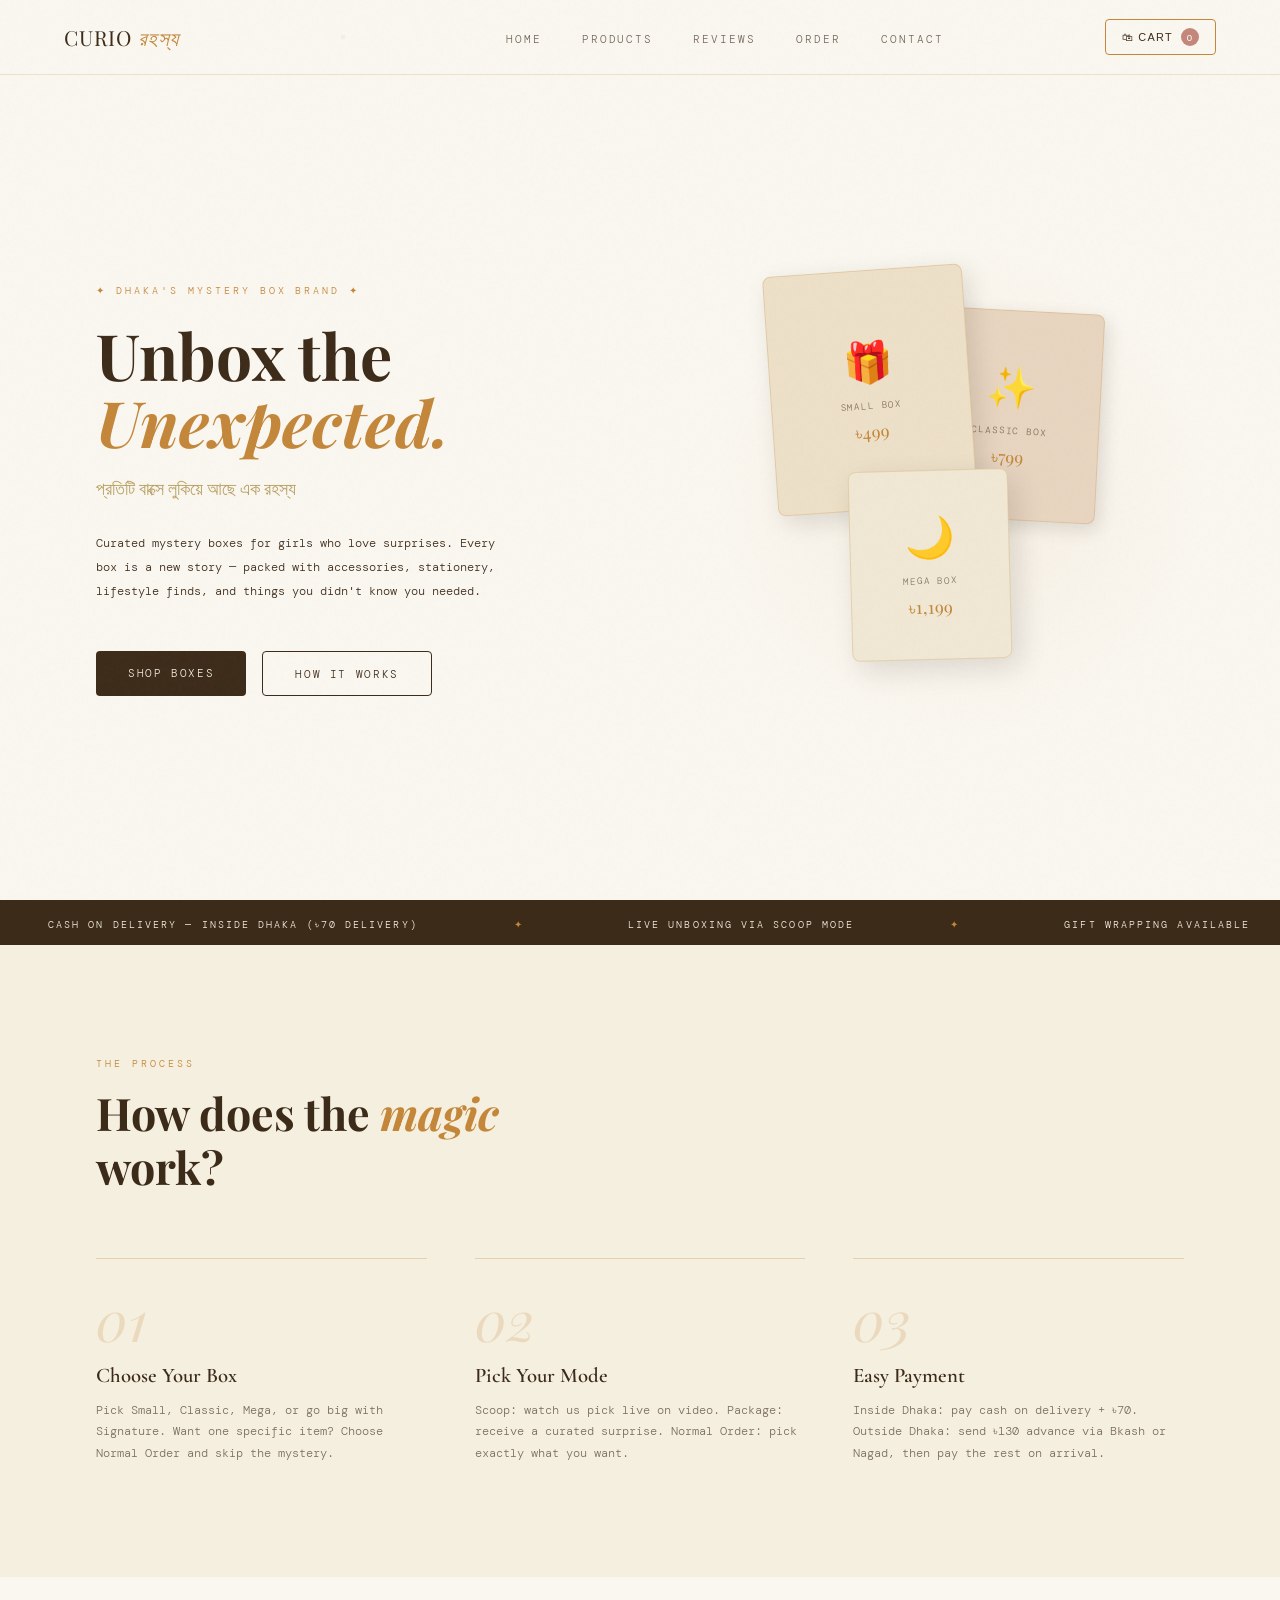
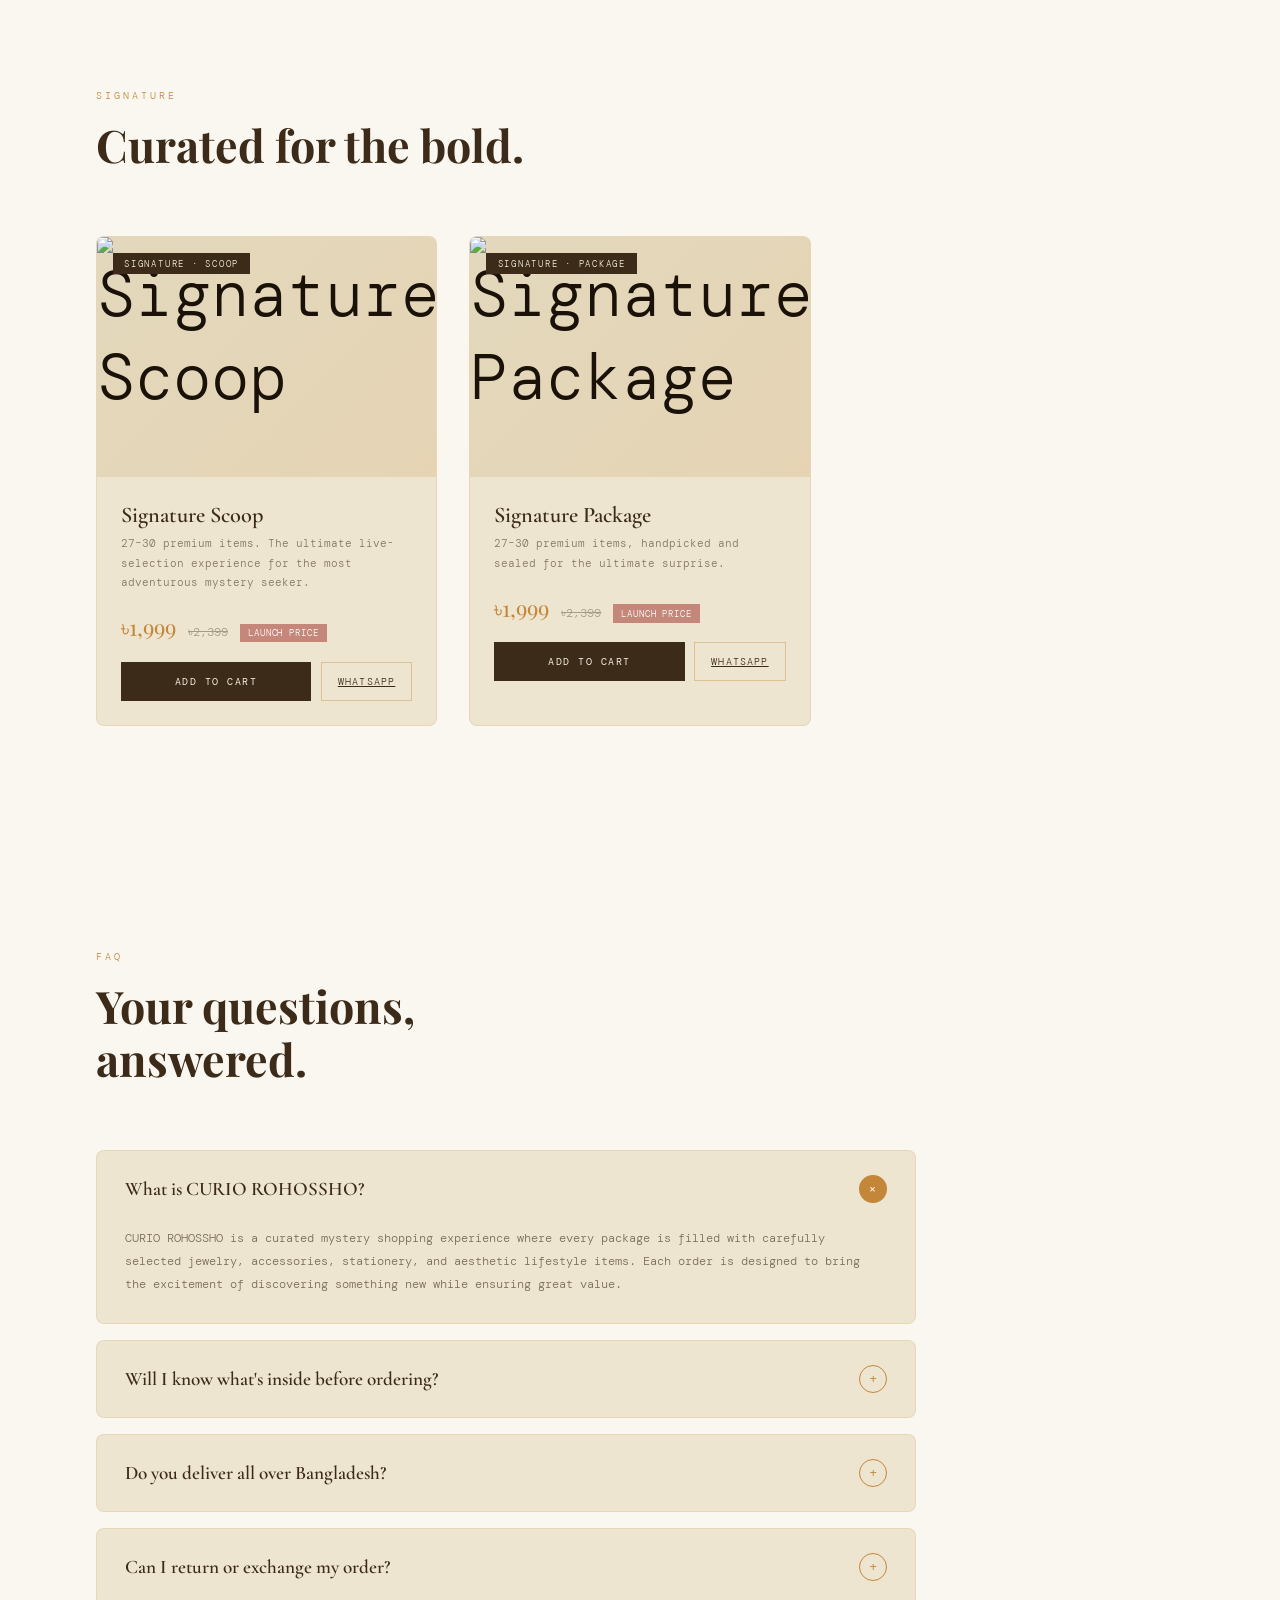
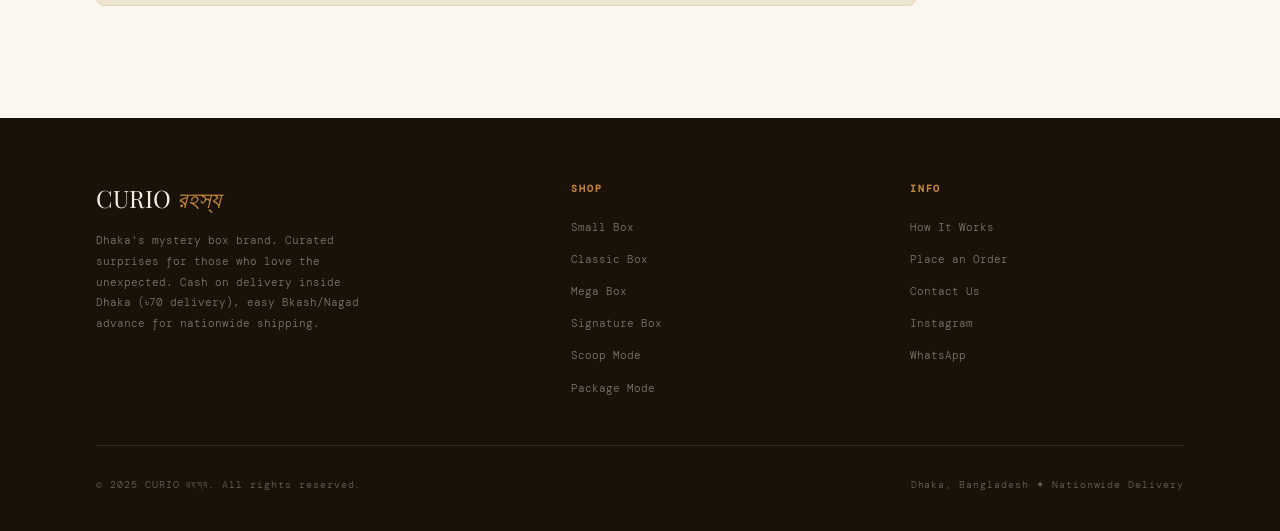
==== commit 37fe405b: "Update index.html" ====
--- a/index.html
+++ b/index.html
@@ -12,13 +12,10 @@
   <nav>
   <a href="index.html" class="nav-logo">CURIO <span>রহস্য</span></a>
   
-  <button class="menu-toggle" id="menuToggleButton" onclick="toggleMobileMenu()" aria-label="Toggle Navigation" aria-expanded="false" style="display:flex; align-items:center; width:auto; height:auto; background:none; border:none;">
-  <span style="font-family:'DM Mono',monospace; font-size:12px; font-weight:500; color:#3D2B1A; letter-spacing:1px; margin-right:8px;">MENU</span>
-  <div>
-    <span class="bar"></span>
-    <span class="bar"></span>
-    <span class="bar"></span>
-  </div>
+  <button class="menu-toggle" id="menuToggleButton" onclick="toggleMobileMenu()" aria-label="Toggle Navigation" aria-expanded="false">
+  <span class="bar"></span>
+  <span class="bar"></span>
+  <span class="bar"></span>
 </button>
 
   <ul class="nav-links" id="navLinks">
--- a/style.css
+++ b/style.css
@@ -1501,23 +1501,4 @@
   .faq-question { padding: 1.15rem 1.25rem; gap: 1rem; }
   .faq-card.open .faq-answer { padding: 0 1.25rem 1.4rem; }
 }
-/* MOBILE MENU TEXT FIX */
-@media (max-width: 900px) {
-  .menu-toggle {
-    display: flex !important;
-    align-items: center !important;
-    gap: 8px !important;
-    width: auto !important;
-    height: auto !important;
-  }
-  
-  /* This adds the word MENU before the bars */
-  .menu-toggle::before {
-    content: "MENU";
-    font-family: 'DM Mono', monospace;
-    font-size: 0.75rem;
-    letter-spacing: 0.1em;
-    color: var(--brown);
-    font-weight: 500;
-  }
-}
+
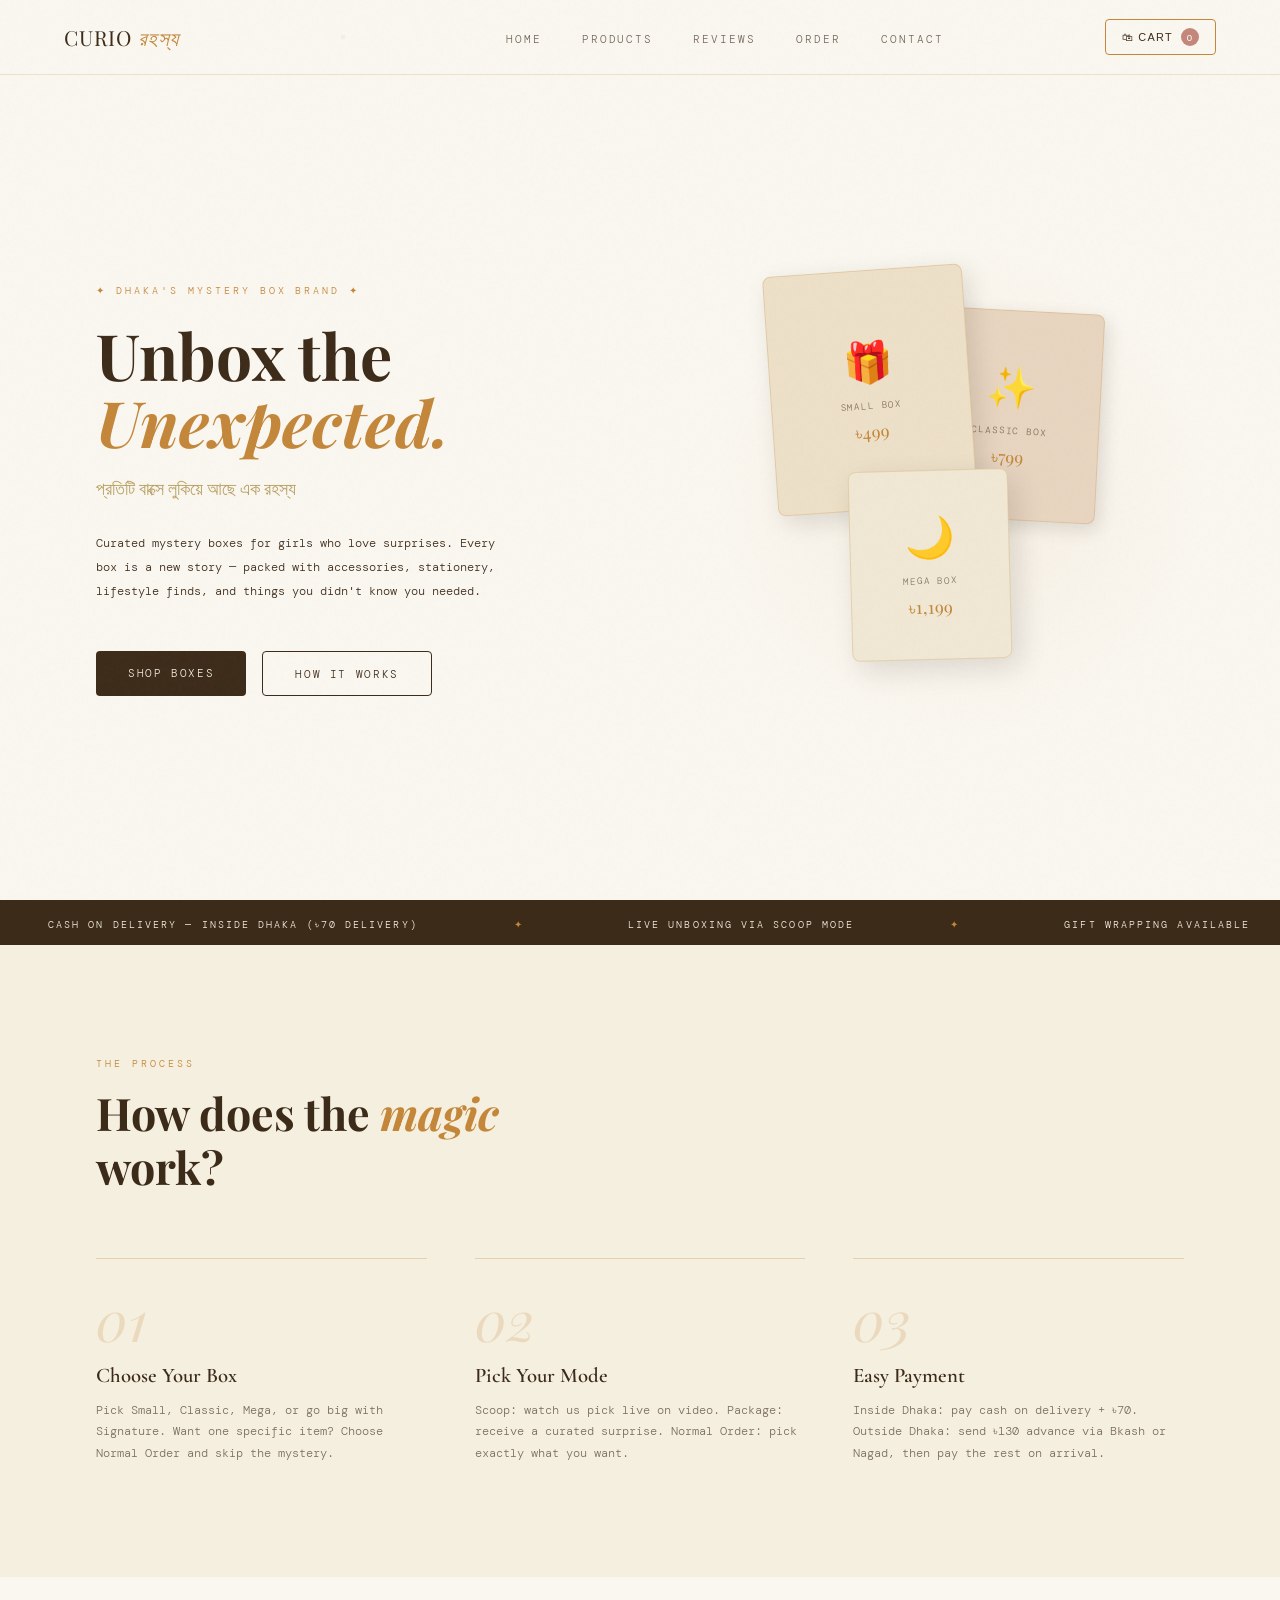
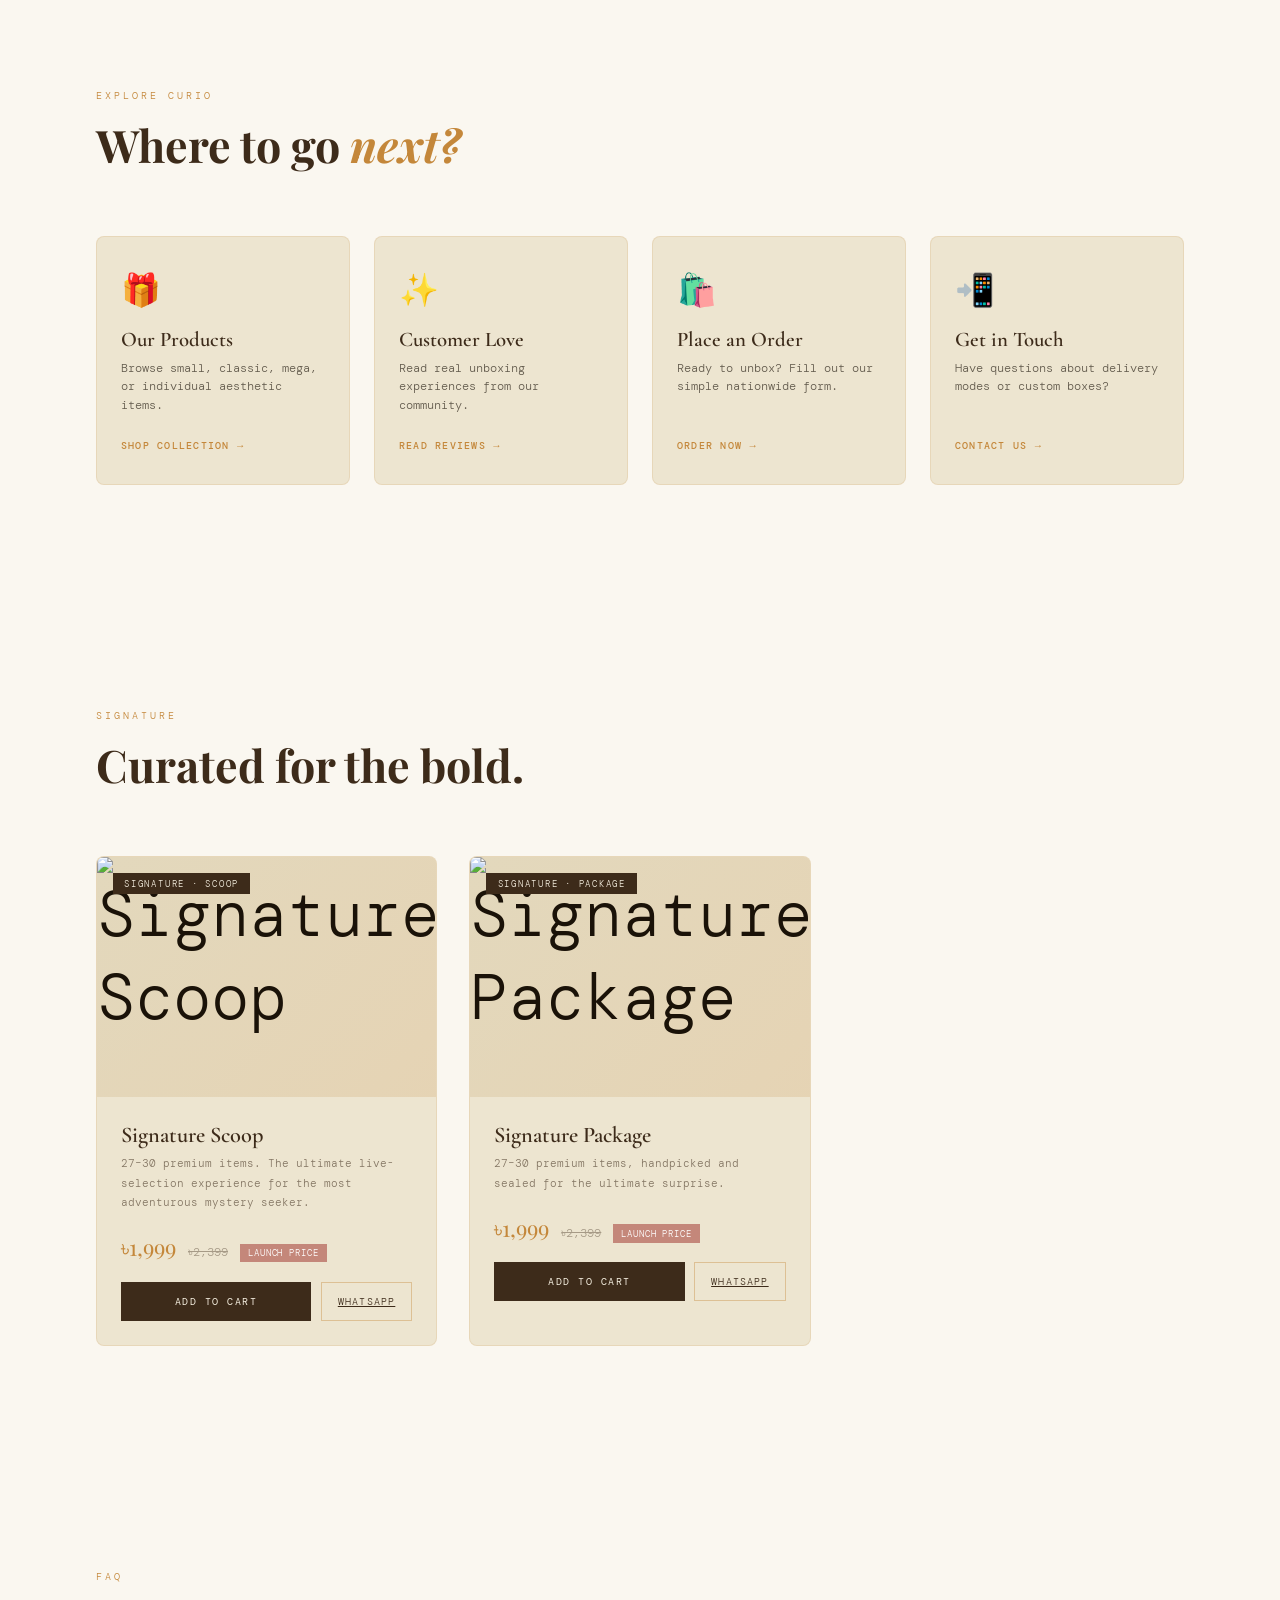
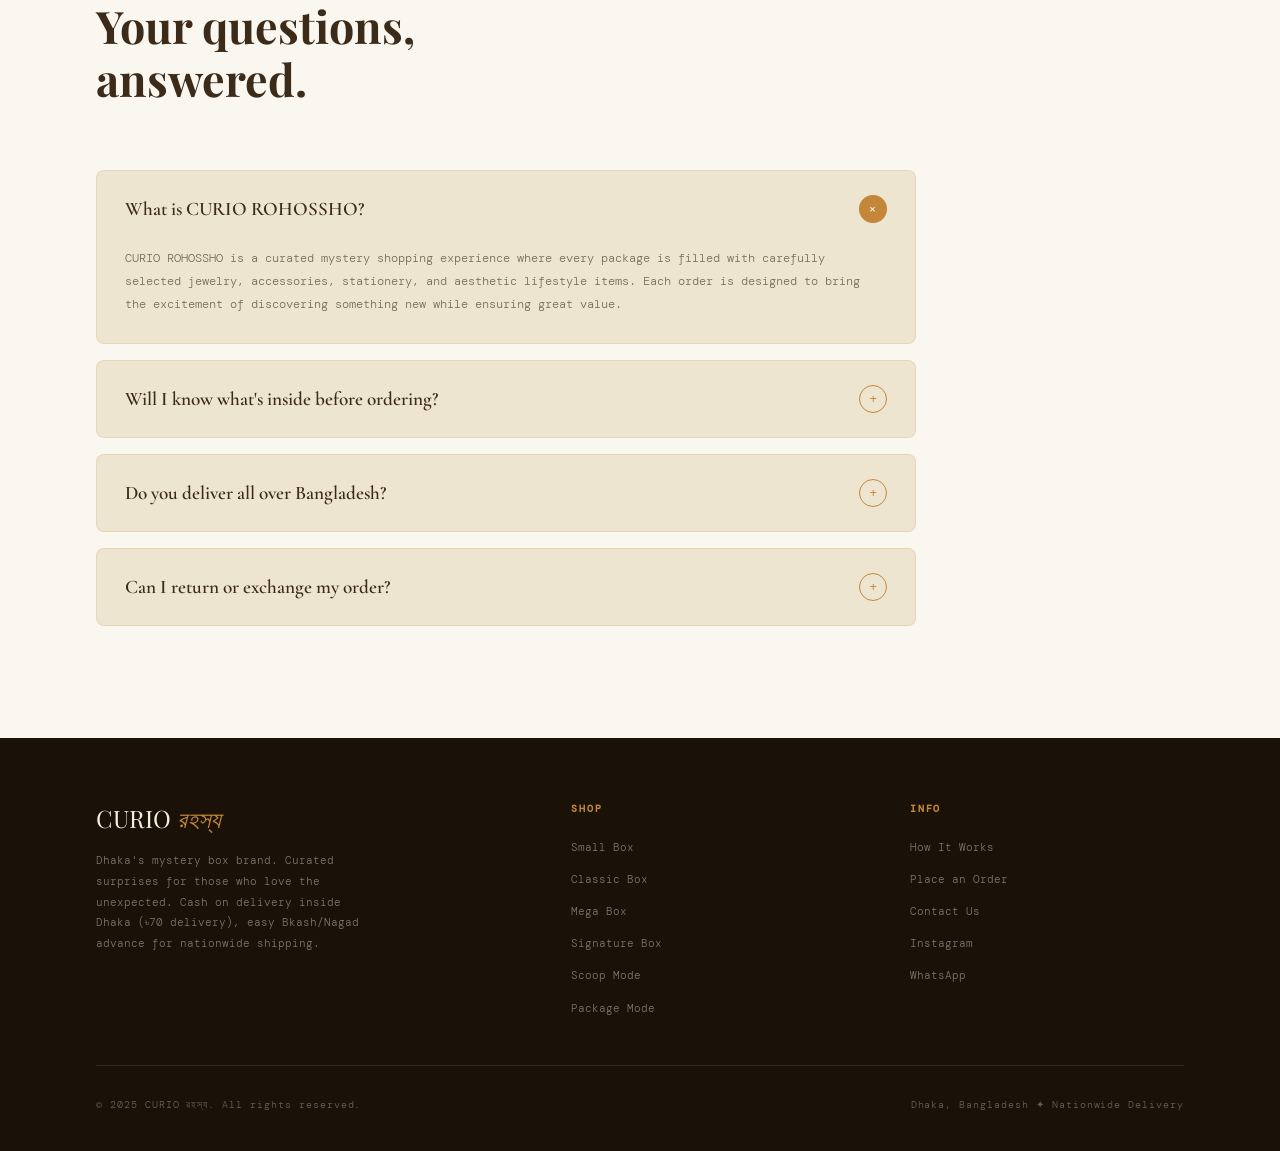
==== commit 425a38dc: "upadate" ====
--- a/index.html
+++ b/index.html
@@ -124,6 +124,42 @@
     </div>
   </section>
 
+  <!-- EXPLORE DIRECTORY SECTION -->
+  <section id="explore-directory">
+    <div class="section-label">Explore Curio</div>
+    <h2 class="section-title">Where to go <em>next?</em></h2>
+    
+    <div class="directory-grid">
+      <a href="products.html" class="directory-card">
+        <span class="directory-icon">🎁</span>
+        <h3>Our Products</h3>
+        <p>Browse small, classic, mega, or individual aesthetic items.</p>
+        <span class="directory-link-text">Shop Collection →</span>
+      </a>
+
+      <a href="reviews.html" class="directory-card">
+        <span class="directory-icon">✨</span>
+        <h3>Customer Love</h3>
+        <p>Read real unboxing experiences from our community.</p>
+        <span class="directory-link-text">Read Reviews →</span>
+      </a>
+
+      <a href="order.html" class="directory-card">
+        <span class="directory-icon">🛍️</span>
+        <h3>Place an Order</h3>
+        <p>Ready to unbox? Fill out our simple nationwide form.</p>
+        <span class="directory-link-text">Order Now →</span>
+      </a>
+
+      <a href="contact.html" class="directory-card">
+        <span class="directory-icon">📲</span>
+        <h3>Get in Touch</h3>
+        <p>Have questions about delivery modes or custom boxes?</p>
+        <span class="directory-link-text">Contact Us →</span>
+      </a>
+    </div>
+  </section>
+
   <section id="signature">
     <div class="section-label">Signature</div>
     <h2 class="section-title">Curated for the bold.</h2>
--- a/style.css
+++ b/style.css
@@ -1502,3 +1502,74 @@
   .faq-card.open .faq-answer { padding: 0 1.25rem 1.4rem; }
 }
 
+/* ── EXPLORE DIRECTORY SECTION ── */
+#explore-directory {
+  padding: 7rem 6rem;
+  background: var(--warm-white);
+}
+
+.directory-grid {
+  display: grid;
+  grid-template-columns: repeat(4, 1fr);
+  gap: 1.5rem;
+}
+
+.directory-card {
+  background: var(--paper);
+  border: 1px solid rgba(196,135,58,0.15);
+  padding: 2rem 1.5rem;
+  text-decoration: none;
+  color: var(--ink);
+  display: flex;
+  flex-direction: column;
+  transition: transform 0.25s, box-shadow 0.25s;
+  border-radius: 8px;
+}
+
+.directory-card:hover {
+  transform: translateY(-5px);
+  box-shadow: 0 16px 32px var(--shadow);
+}
+
+.directory-icon {
+  font-size: 2rem;
+  margin-bottom: 1rem;
+}
+
+.directory-card h3 {
+  font-family: 'Cormorant Garamond', serif;
+  font-size: 1.3rem;
+  font-weight: 600;
+  color: var(--brown);
+  margin-bottom: 0.5rem;
+}
+
+.directory-card p {
+  font-family: 'DM Mono', monospace;
+  font-size: 0.72rem;
+  line-height: 1.6;
+  opacity: 0.65;
+  margin-bottom: 1.5rem;
+  flex-grow: 1;
+}
+
+.directory-link-text {
+  font-family: 'DM Mono', monospace;
+  font-size: 0.65rem;
+  text-transform: uppercase;
+  letter-spacing: 0.12em;
+  color: var(--amber);
+  font-weight: 500;
+}
+
+/* Responsive adjustments for phones */
+@media (max-width: 900px) {
+  #explore-directory {
+    padding: 4rem 1.5rem;
+  }
+  
+  .directory-grid {
+    grid-template-columns: 1fr; /* Stacks them beautifully on mobile screens */
+    gap: 1.5rem;
+  }
+}
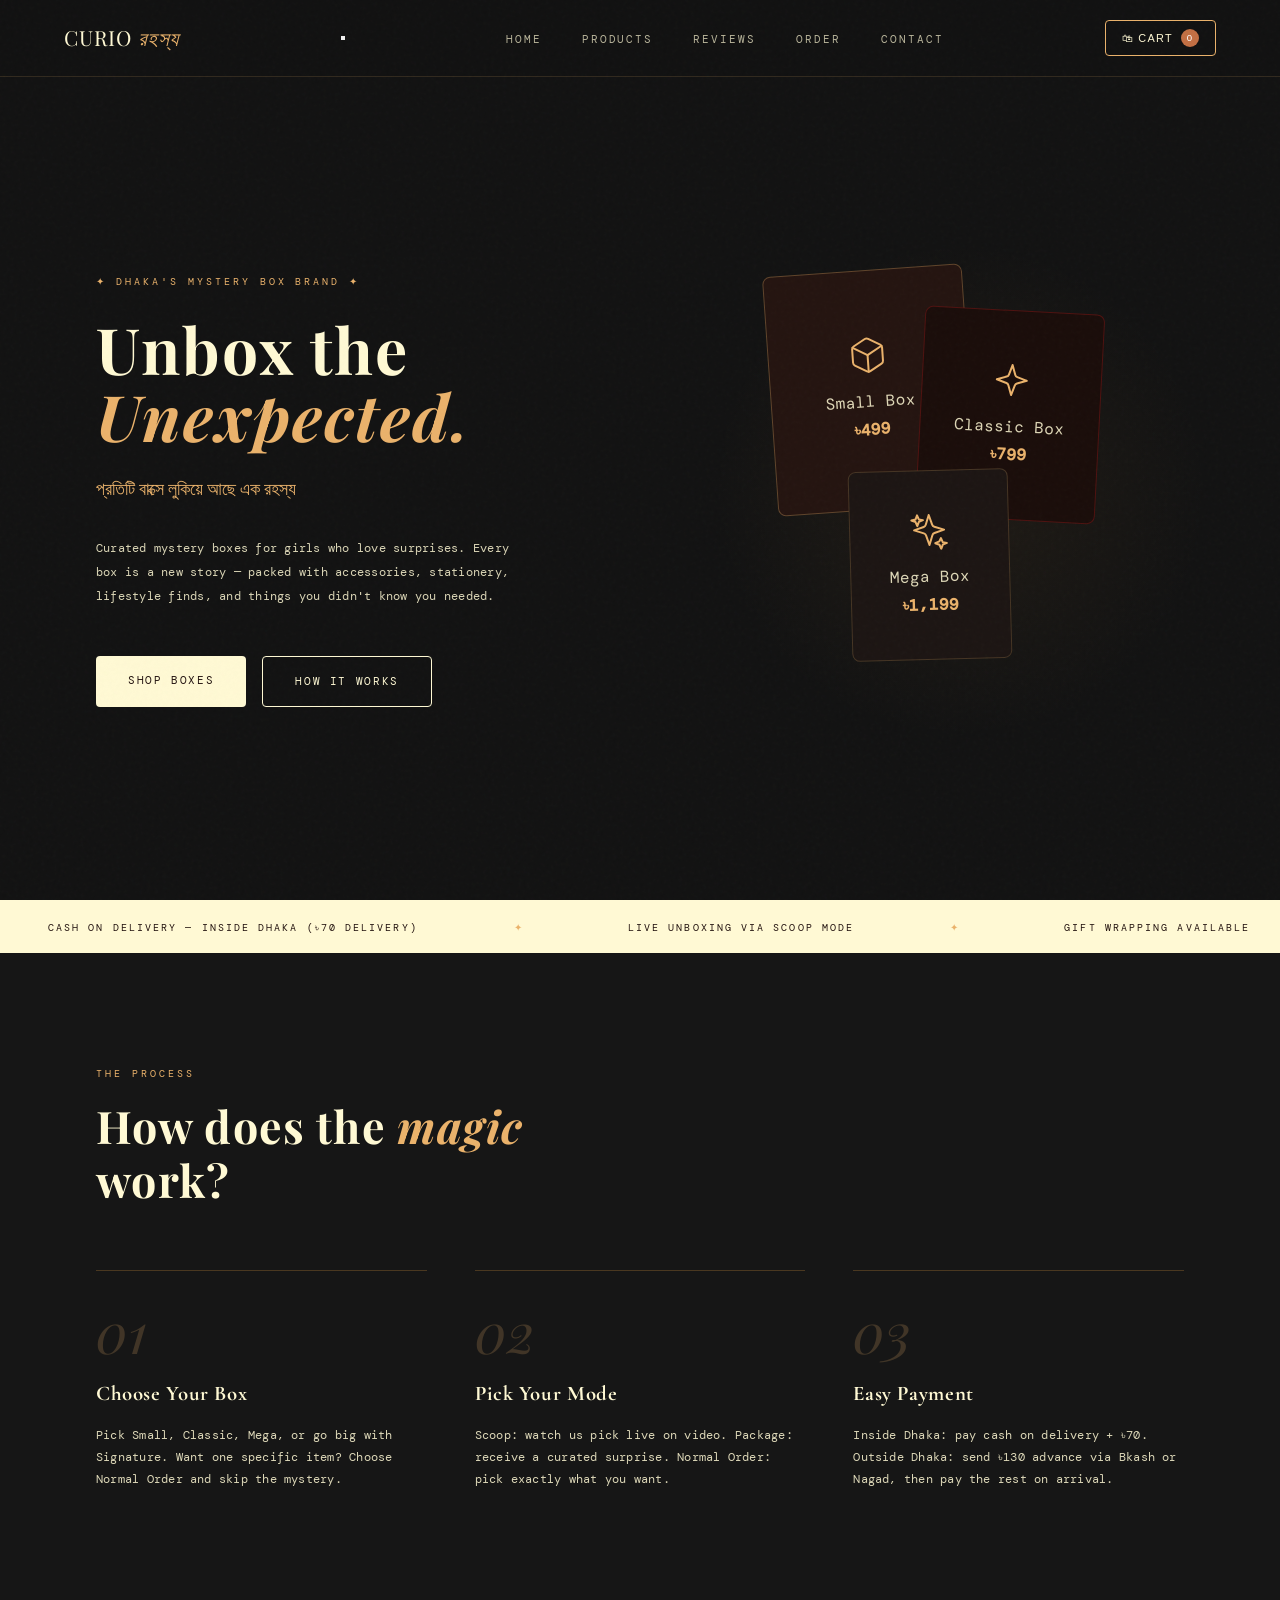
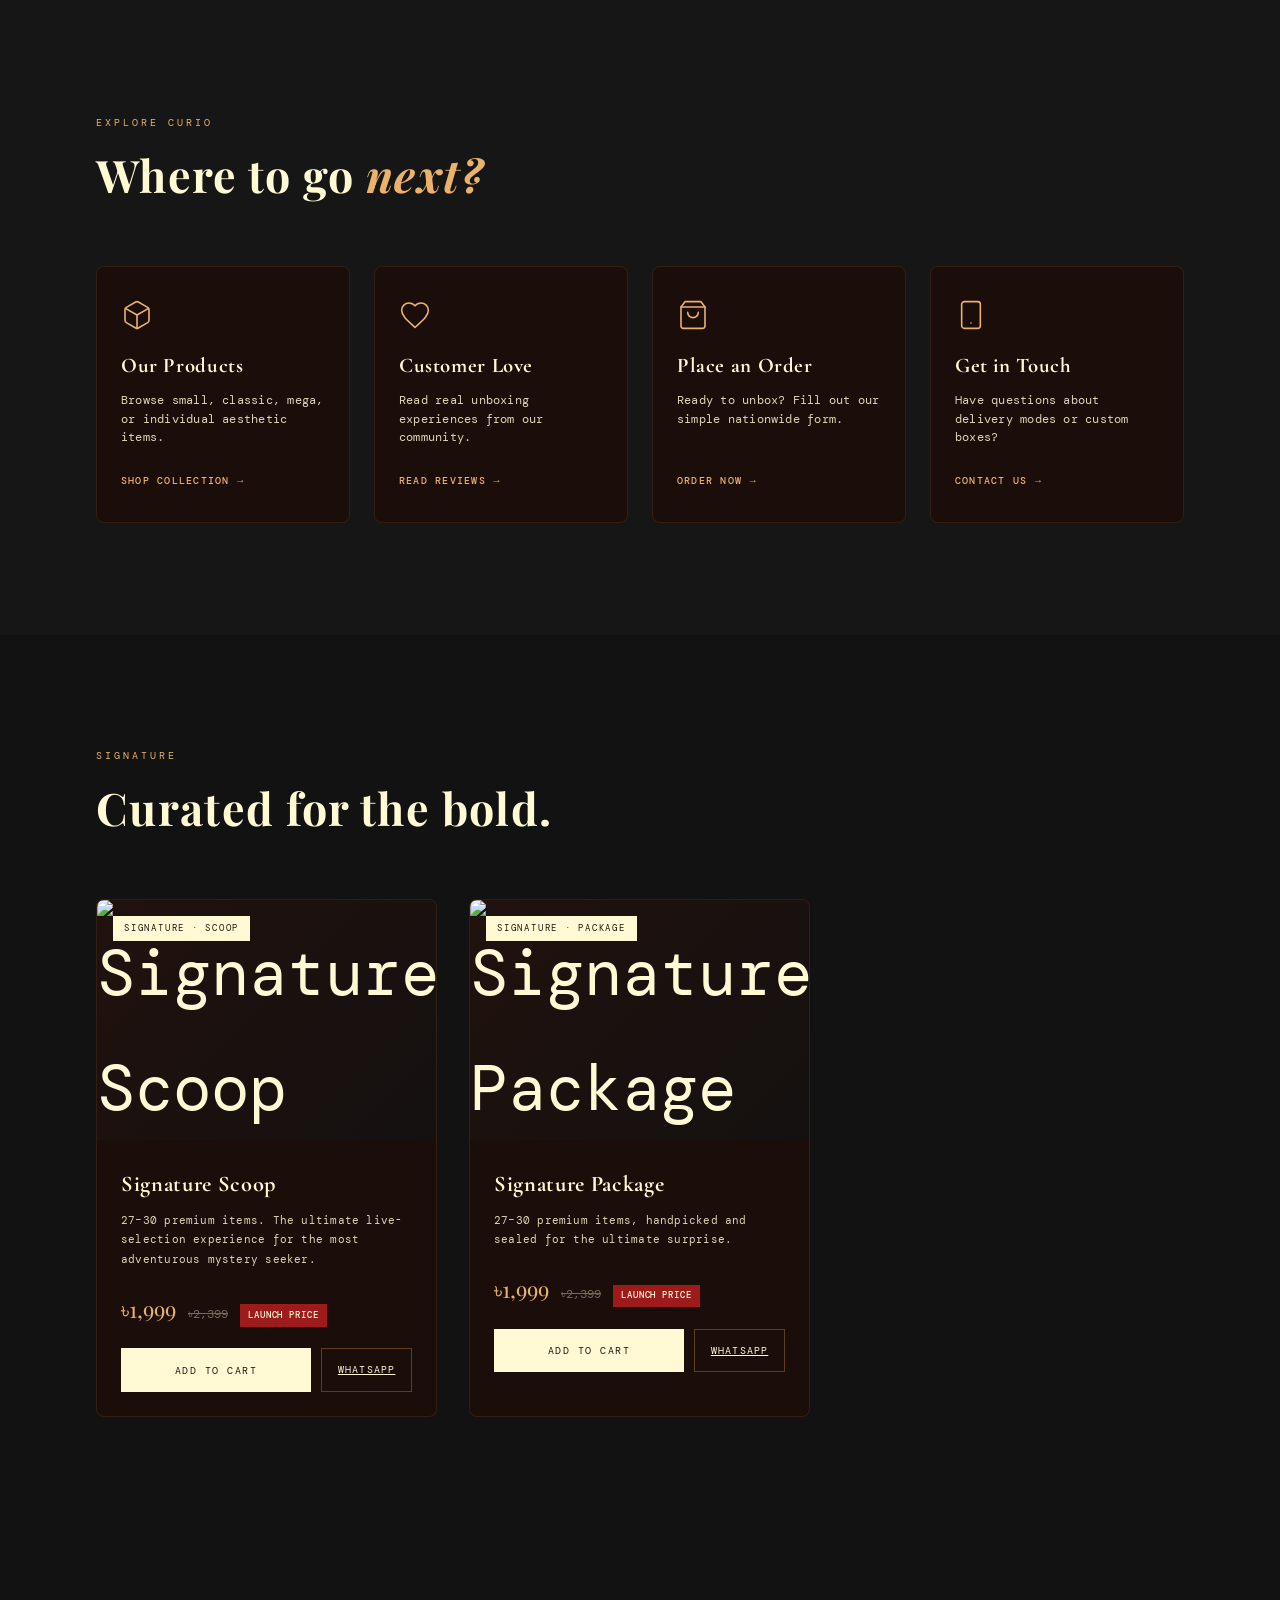
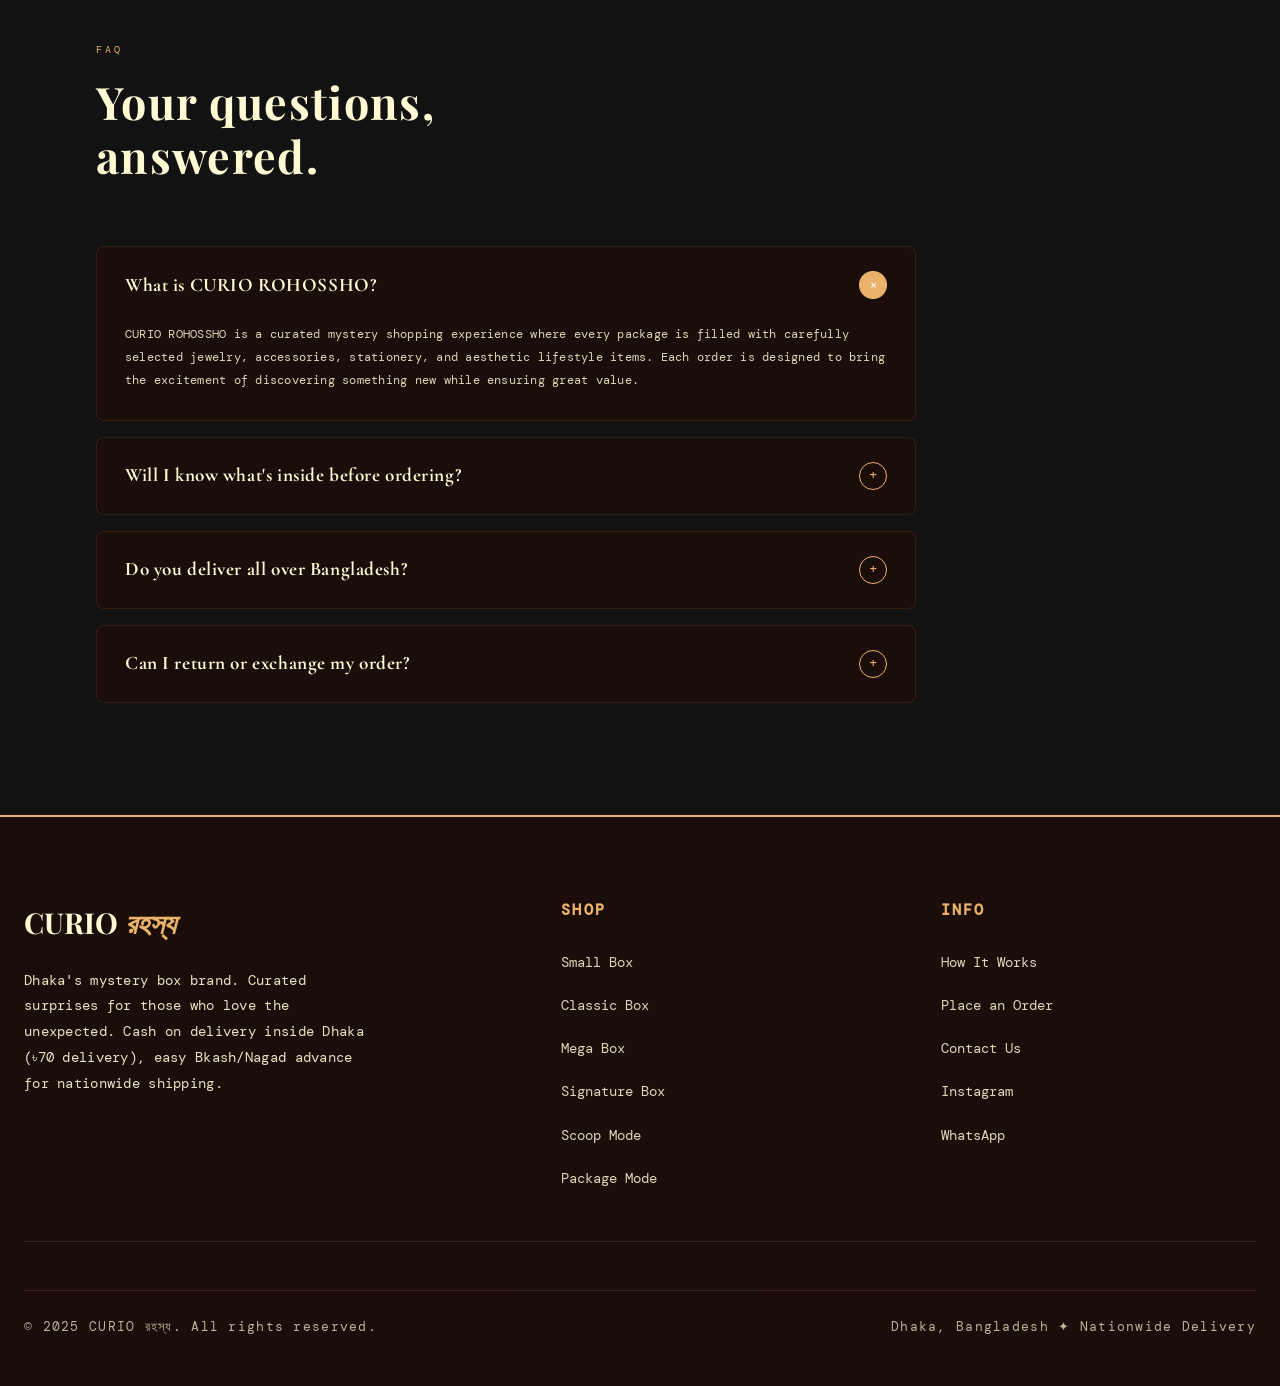
==== commit b8e216f2: "premiumtransitions" ====
--- a/index.html
+++ b/index.html
@@ -74,17 +74,20 @@
       <div class="hero-bg-circle"></div>
       <div class="hero-visual">
         <div class="box-card box-card-1">
-          <div class="box-icon">🎁</div>
+          <!-- Premium Gold Box Icon -->
+          <svg width="40" height="40" viewBox="0 0 24 24" fill="none" stroke="#EAB26B" stroke-width="1.2" stroke-linecap="round" stroke-linejoin="round" style="margin-bottom:0.8rem;"><path d="M21 8a2 2 0 0 0-1-1.73l-7-4a2 2 0 0 0-2 0l-7 4A2 2 0 0 0 3 8v8a2 2 0 0 0 1 1.73l7 4a2 2 0 0 0 2 0l7-4A2 2 0 0 0 21 16Z"/><path d="m3.3 7 8.7 5 8.7-5"/><path d="M12 22V12"/></svg>
           <div class="box-label">Small Box</div>
           <div class="box-price">৳499</div>
         </div>
         <div class="box-card box-card-2">
-          <div class="box-icon">✨</div>
+          <!-- Premium Gold Spark Icon -->
+          <svg width="40" height="40" viewBox="0 0 24 24" fill="none" stroke="#EAB26B" stroke-width="1.2" stroke-linecap="round" stroke-linejoin="round" style="margin-bottom:0.8rem;"><path d="m12 3-1.912 5.813a2 2 0 0 1-1.275 1.275L3 12l5.813 1.912a2 2 0 0 1 1.275 1.275L12 21l1.912-5.813a2 2 0 0 1 1.275-1.275L21 12l-5.813-1.912a2 2 0 0 1-1.275-1.275Z"/></svg>
           <div class="box-label">Classic Box</div>
           <div class="box-price">৳799</div>
         </div>
         <div class="box-card box-card-3">
-          <div class="box-icon">🌙</div>
+          <!-- Premium Gold Sparkles Icon -->
+          <svg width="40" height="40" viewBox="0 0 24 24" fill="none" stroke="#EAB26B" stroke-width="1.2" stroke-linecap="round" stroke-linejoin="round" style="margin-bottom:0.8rem;"><path d="m12 3-1.912 5.813a2 2 0 0 1-1.275 1.275L3 12l5.813 1.912a2 2 0 0 1 1.275 1.275L12 21l1.912-5.813a2 2 0 0 1 1.275-1.275L21 12l-5.813-1.912a2 2 0 0 1-1.275-1.275Z"/><path d="m5 3 1 2.5L8.5 6 6 7 5 9.5 4 7 1.5 6 4 5.5Z"/><path d="m19 17 1 2.5 2.5.5-2.5 1-1 2.5-1-2.5-2.5-1 2.5-1Z"/></svg>
           <div class="box-label">Mega Box</div>
           <div class="box-price">৳1,199</div>
         </div>
@@ -131,28 +134,32 @@
     
     <div class="directory-grid">
       <a href="products.html" class="directory-card">
-        <span class="directory-icon">🎁</span>
+        <!-- Minimalist Gold Box Icon -->
+        <svg width="32" height="32" viewBox="0 0 24 24" fill="none" stroke="#EAB26B" stroke-width="1.2" stroke-linecap="round" stroke-linejoin="round" style="margin-bottom: 1rem;"><path d="M21 8a2 2 0 0 0-1-1.73l-7-4a2 2 0 0 0-2 0l-7 4A2 2 0 0 0 3 8v8a2 2 0 0 0 1 1.73l7 4a2 2 0 0 0 2 0l7-4A2 2 0 0 0 21 16Z"/><path d="m3.3 7 8.7 5 8.7-5"/><path d="M12 22V12"/></svg>
         <h3>Our Products</h3>
         <p>Browse small, classic, mega, or individual aesthetic items.</p>
         <span class="directory-link-text">Shop Collection →</span>
       </a>
 
       <a href="reviews.html" class="directory-card">
-        <span class="directory-icon">✨</span>
+        <!-- Minimalist Gold Heart Icon -->
+        <svg width="32" height="32" viewBox="0 0 24 24" fill="none" stroke="#EAB26B" stroke-width="1.2" stroke-linecap="round" stroke-linejoin="round" style="margin-bottom: 1rem;"><path d="M12 21.35l-1.45-1.32C5.4 15.36 2 12.28 2 8.5 2 5.42 4.42 3 7.5 3c1.74 0 3.41.81 4.5 2.09C13.09 3.81 14.76 3 16.5 3 19.58 3 22 5.42 22 8.5c0 3.78-3.4 6.86-8.55 11.54L12 21.35z"/></svg>
         <h3>Customer Love</h3>
         <p>Read real unboxing experiences from our community.</p>
         <span class="directory-link-text">Read Reviews →</span>
       </a>
 
       <a href="order.html" class="directory-card">
-        <span class="directory-icon">🛍️</span>
+        <!-- Minimalist Gold Shopping Bag Icon -->
+        <svg width="32" height="32" viewBox="0 0 24 24" fill="none" stroke="#EAB26B" stroke-width="1.2" stroke-linecap="round" stroke-linejoin="round" style="margin-bottom: 1rem;"><path d="M6 2L3 6v14a2 2 0 0 0 2 2h14a2 2 0 0 0 2-2V6l-3-4z"/><line x1="3" y1="6" x2="21" y2="6"/><path d="M16 10a4 4 0 0 1-8 0"/></svg>
         <h3>Place an Order</h3>
         <p>Ready to unbox? Fill out our simple nationwide form.</p>
         <span class="directory-link-text">Order Now →</span>
       </a>
 
       <a href="contact.html" class="directory-card">
-        <span class="directory-icon">📲</span>
+        <!-- Minimalist Gold Smartphone Icon -->
+        <svg width="32" height="32" viewBox="0 0 24 24" fill="none" stroke="#EAB26B" stroke-width="1.2" stroke-linecap="round" stroke-linejoin="round" style="margin-bottom: 1rem;"><rect x="5" y="2" width="14" height="20" rx="2" ry="2"/><line x1="12" y1="18" x2="12.01" y2="18"/></svg>
         <h3>Get in Touch</h3>
         <p>Have questions about delivery modes or custom boxes?</p>
         <span class="directory-link-text">Contact Us →</span>
--- a/style.css
+++ b/style.css
@@ -1,16 +1,16 @@
 :root {
-    --cream: #F5EFE0;
-    --warm-white: #FAF7F0;
-    --ink: #1A1208;
-    --brown: #3D2B1A;
-    --amber: #C4873A;
-    --dusty-rose: #C4877A;
-    --sage: #7A9E7E;
-    --muted-gold: #B8A062;
-    --paper: #EDE5D0;
-    --shadow: rgba(26,18,8,0.12);
-  }
-
+  --cream: #241410;            /* Swapped to Curio Bark for card backgrounds */
+  --warm-white: #121212;       /* Swapped to Deep Charcoal for the main background */
+  --ink: #FFF9D4;              /* Swapped to Mystery Parchment for readable text */
+  --brown: #FFF9D4;            /* Main heading text color */
+  --amber: #EAB26B;            /* Toasted Ochre for premium gold accents */
+  --dusty-rose: #C36F43;       /* Vintage Terracotta for product accents */
+  --sage: #7A9E7E;             /* Keeps the success note soft */
+  --muted-gold: #EAB26B;       /* Secondary gold headings */
+  --paper: #1A0D0A;            /* Even deeper bark tone for nested cards */
+  --shadow: rgba(0,0,0,0.6);   /* Heavy, rich dark shadow for depth */
+  --garnet: #9E1B1B;           /* Rohossho Garnet for special mystery accents */
+}
   * { margin: 0; padding: 0; box-sizing: border-box; }
 
   html { scroll-behavior: smooth; }
@@ -241,48 +241,51 @@
   }
   .box-card:hover { transform: translateY(-8px) rotate(-1deg) !important; }
 
-  .box-card-1 {
-    width: 200px; height: 240px;
-    top: 40px; left: 20px;
-    transform: rotate(-4deg);
-    z-index: 3;
-    background: #EDE0C8;
-    box-shadow: 6px 8px 24px var(--shadow);
-  }
-  .box-card-2 {
-    width: 180px; height: 210px;
-    top: 80px; left: 170px;
-    transform: rotate(3deg);
-    z-index: 2;
-    background: #E8D5C0;
-    box-shadow: 4px 6px 18px var(--shadow);
-  }
-  .box-card-3 {
-    width: 160px; height: 190px;
-    top: 240px; left: 100px;
-    transform: rotate(-1.5deg);
-    z-index: 4;
-    background: #F0E8D4;
-    box-shadow: 8px 10px 28px var(--shadow);
-  }
-
-  .box-icon { font-size: 2.5rem; margin-bottom: 0.8rem; }
-  .box-label {
-    font-size: 0.58rem;
-    letter-spacing: 0.2em;
-    text-transform: uppercase;
-    color: var(--brown);
-    opacity: 0.6;
-    text-align: center;
-    padding: 0 1rem;
-  }
-  .box-price {
-    font-family: 'Playfair Display', serif;
-    font-size: 1.1rem;
-    color: var(--amber);
-    margin-top: 0.5rem;
-  }
-
+ /* ── HOME HERO BOX CARDS FIX (CORRECTED) ── */
+
+/* Card 1: Keeps its exact size and left layout position, just shifts to dark bark */
+.box-card-1 {
+  background: #241410 !important; 
+  border: 1px solid rgba(234, 178, 107, 0.3) !important;
+  width: 200px !important; 
+  height: 240px !important;
+  top: 40px !important; 
+  left: 20px !important;
+  transform: rotate(-4deg) !important;
+}
+
+/* Card 2: Keeps its mid-stack size and right positioning layout */
+.box-card-2 {
+  background: #1A0D0A !important; 
+  border: 1px solid rgba(158, 27, 27, 0.4) !important;
+  width: 180px !important; 
+  height: 210px !important;
+  top: 80px !important; 
+  left: 170px !important;
+  transform: rotate(3deg) !important;
+}
+
+/* Card 3: Keeps its foreground size and low-hanging center layout */
+.box-card-3 {
+  background: #1C1513 !important; 
+  border: 1px solid rgba(234, 178, 107, 0.2) !important;
+  width: 160px !important; 
+  height: 190px !important;
+  top: 240px !important; 
+  left: 100px !important;
+  transform: rotate(-1.5deg) !important;
+}
+
+/* Fix text readability inside these specific cards */
+.box-card .box-label {
+  color: #FFF9D4 !important; 
+  opacity: 0.85 !important;
+}
+
+.box-card .box-price {
+  color: #EAB26B !important; 
+  font-weight: 700 !important;
+}
   .hero-bg-circle {
     position: absolute;
     width: 500px; height: 500px;
@@ -1572,4 +1575,175 @@
     grid-template-columns: 1fr; /* Stacks them beautifully on mobile screens */
     gap: 1.5rem;
   }
-}+}
+
+/* ── GLOBAL READABILITY ENHANCEMENTS ── */
+
+/* 1. Make regular body descriptions clearer and crisper */
+body {
+  font-weight: 400 !important; /* Changes from ultra-light 300 to a solid 400 regular balance */
+  line-height: 1.8 !important; /* Gives perfect vertical breathing room for reading */
+}
+
+p, .step-desc, .product-desc, .mode-card-desc, .faq-answer p, .footer-brand-desc, .directory-card p {
+  opacity: 0.85 !important; /* Bumps contrast up from 0.60 so text is distinct against cream backgrounds */
+  letter-spacing: 0.02em !important; /* Slightly spaces small letters so they don't blur together */
+}
+
+/* 2. Make headings cleaner and easier to skim */
+h1, h2, h3, h4, .product-name, .indiv-name, .step-title {
+  font-weight: 700 !important; /* Assures bold text stands out structurally */
+  letter-spacing: 0.03em !important;
+}
+
+/* 3. Mobile screen text optimizations */
+@media (max-width: 900px) {
+  p, .step-desc, .product-desc, .mode-card-desc, .faq-answer p, .directory-card p {
+    font-size: 0.8rem !important; /* Slightly bumps small phone fonts so users don't have to squint */
+    line-height: 1.85 !important;
+  }
+  
+  .form-label, .section-label {
+    font-size: 0.68rem !important; /* Makes labels more legible on dark or warm backdrops */
+    letter-spacing: 0.2em !important;
+  }
+}
+
+/* ── PREMIUM DARK MODE INTERACTIVE OVERRIDES ── */
+
+/* Make navigation background blur beautifully on dark mode */
+nav {
+  background: rgba(18, 18, 18, 0.8) !important;
+  border-bottom: 1px solid rgba(234, 178, 107, 0.15) !important;
+}
+
+/* Update text fields so inputs look premium and dark */
+.form-input, .form-select, .form-textarea {
+  background: #1A0D0A !important;
+  border: 1px solid rgba(234, 178, 107, 0.25) !important;
+  color: #FFF9D4 !important;
+}
+.form-input:focus, .form-select:focus, .form-textarea:focus {
+  border-color: var(--amber) !important;
+  box-shadow: 0 0 8px rgba(234, 178, 107, 0.2);
+}
+
+/* Smooth out the slide-out navigation menu for mobile devices */
+@media (max-width: 900px) {
+  .nav-links {
+    background: #1A0D0A !important;
+    box-shadow: -10px 0 30px rgba(0,0,0,0.7) !important;
+  }
+}
+
+/* Give product images a subtle dark-mode vignette so they look high-end */
+.product-img-bg, .indiv-img-bg {
+  background: linear-gradient(135deg, rgba(36,20,16,0.8), rgba(18,18,18,0.9)) !important;
+  opacity: 0.8 !important;
+}
+
+/* Soft contrast tweak for background sections like "How it works" */
+#how, #reviews, #order, #explore-directory {
+  background: #161616 !important;
+}
+
+/* Make launch price or sale badges use the rich Rohossho Garnet */
+.price-badge, .indiv-discount {
+  background: var(--garnet) !important;
+  color: #FFF9D4 !important;
+  font-weight: 500;
+}
+
+/* ── BOX MATCHED PREMIUM FOOTER ── */
+footer {
+  background: #1A0D0A !important; /* Matches your FAQ boxes and product card backgrounds exactly */
+  border-top: 2px solid #EAB26B !important; /* Clean gold line to frame it beautifully */
+  padding: 5rem 1.5rem 3rem !important; 
+}
+
+/* Fix main brand title size and color */
+.footer-brand-name {
+  color: #FFF9D4 !important; /* Crisp Mystery Parchment */
+  font-size: 1.8rem !important; 
+  font-weight: 700 !important;
+  margin-bottom: 1.2rem !important;
+}
+.footer-brand-name em {
+  color: #EAB26B !important; /* Golden Ochre accent text */
+}
+
+/* Fix description block visibility and size */
+.footer-brand-desc {
+  color: #FFF9D4 !important; 
+  opacity: 0.9 !important; /* High contrast text visibility */
+  font-size: 0.9rem !important; 
+  line-height: 1.8 !important;
+  max-width: 340px !important;
+}
+
+/* Fix column headings ("Shop", "Info") */
+.footer-col h4 {
+  color: #EAB26B !important; /* Golden Ochre */
+  font-size: 0.95rem !important; 
+  font-weight: 700 !important;
+  letter-spacing: 0.15em !important;
+  text-transform: uppercase !important;
+  margin-bottom: 1.5rem !important;
+}
+
+/* Fix individual navigation list links */
+.footer-links {
+  gap: 0.9rem !important; 
+}
+.footer-links a {
+  color: #FFF9D4 !important; 
+  font-size: 0.9rem !important; 
+  opacity: 0.85 !important; 
+  text-decoration: none !important;
+  transition: all 0.2s ease !important;
+}
+.footer-links a:hover {
+  color: #EAB26B !important; /* Hover effect glows to premium warm gold */
+  opacity: 1 !important;
+}
+
+/* Fix bottom copyright lines */
+.footer-bottom {
+  border-top: 1px solid rgba(234, 178, 107, 0.2) !important;
+  margin-top: 3rem !important;
+  padding-top: 1.5rem !important;
+  color: #FFF9D4 !important;
+  opacity: 0.7 !important;
+  font-size: 0.8rem !important; 
+}
+
+/* Mobile responsive layout */
+@media (max-width: 900px) {
+  .footer-top {
+    grid-template-columns: 1fr !important; 
+    gap: 2.5rem !important;
+  }
+  .footer-brand-desc {
+    max-width: 100% !important;
+  }
+}
+
+/* ── SCROLL REVEAL STYLING RULES ── */
+.scroll-reveal {
+  opacity: 0 !important;
+  transform: translateY(30px) !important;
+  transition: opacity 1.4s cubic-bezier(0.215, 0.610, 0.355, 1), 
+              transform 1.4s cubic-bezier(0.215, 0.610, 0.355, 1) !important;
+  will-change: transform, opacity;
+}
+
+/* When the JavaScript detects scroll visibility, apply these states */
+.scroll-reveal.revealed {
+  opacity: 1 !important;
+  transform: translateY(0) !important;
+}
+
+/* Stagger card layouts slightly so grid sequences flow smoothly */
+.directory-card:nth-child(2), .product-card:nth-child(2) { transition-delay: 0.1s !important; }
+.directory-card:nth-child(3), .product-card:nth-child(3) { transition-delay: 0.2s !important; }
+.directory-card:nth-child(4) { transition-delay: 0.3s !important; }
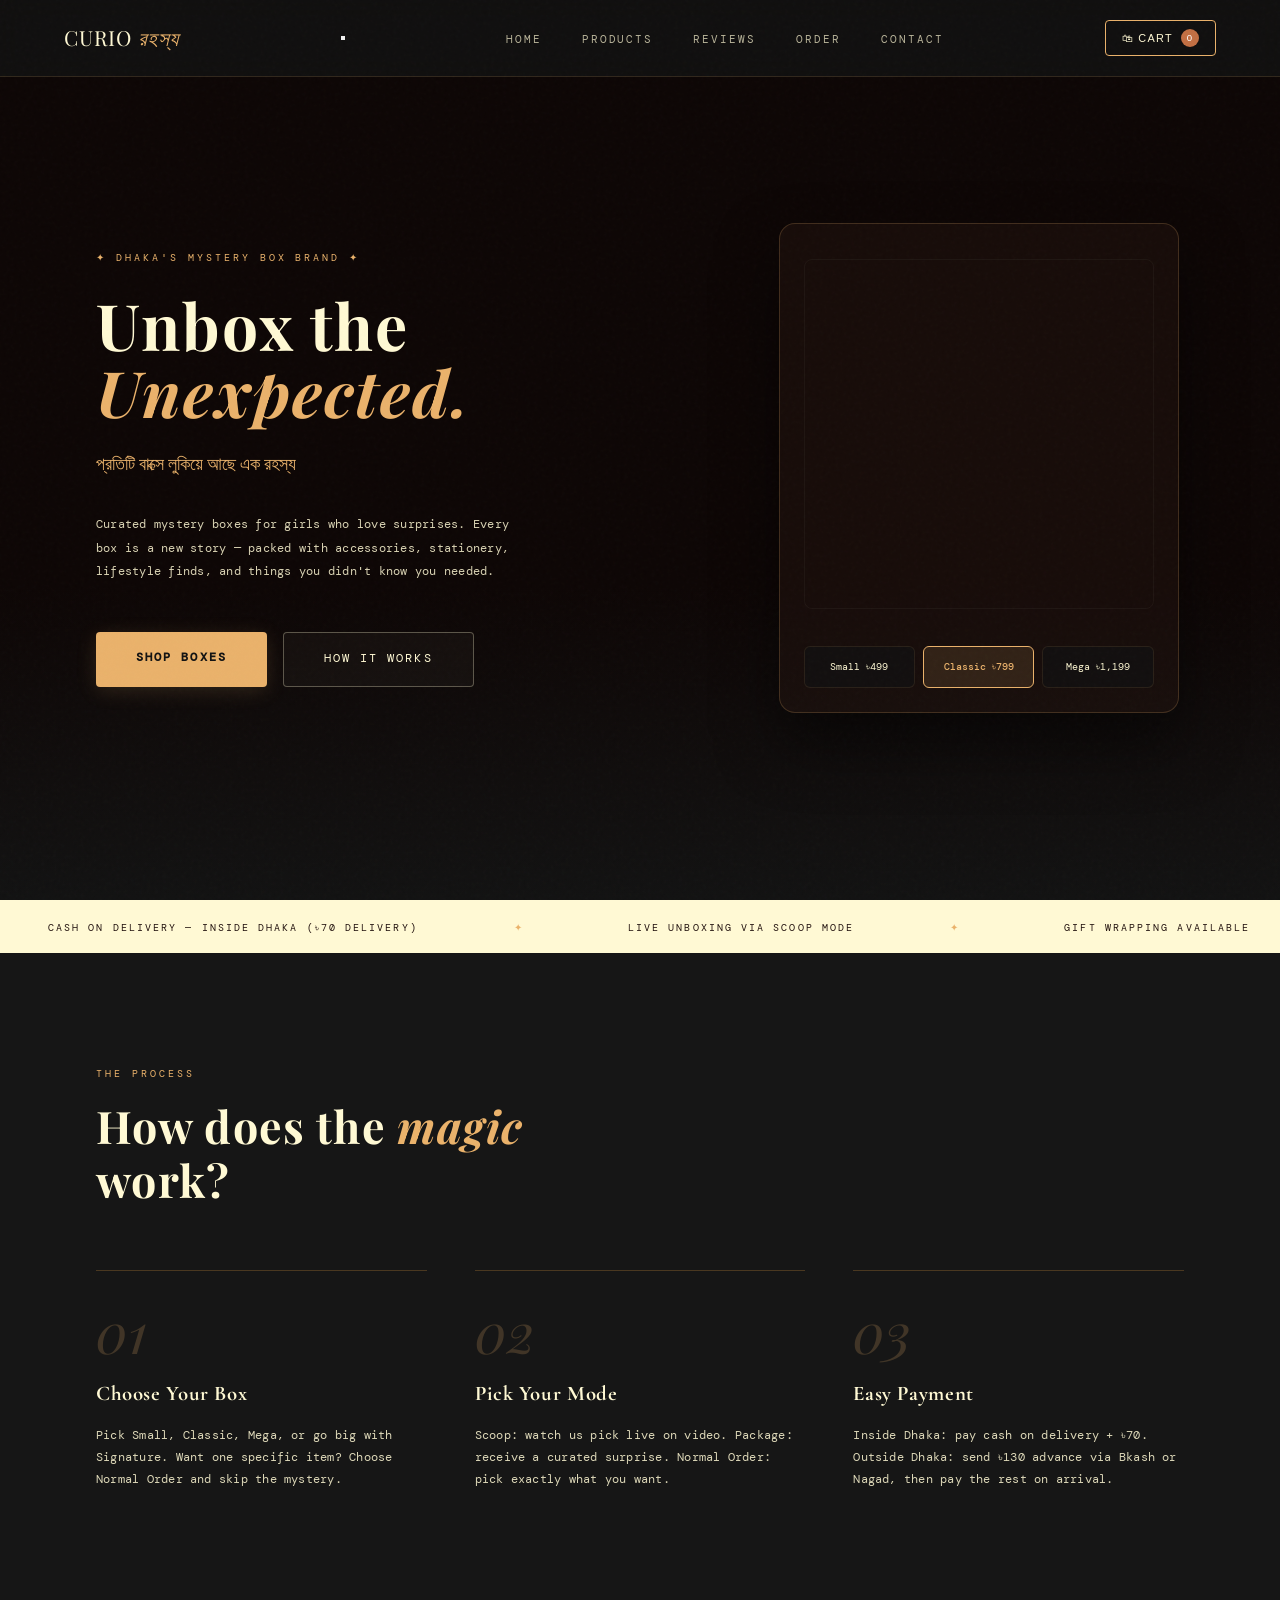
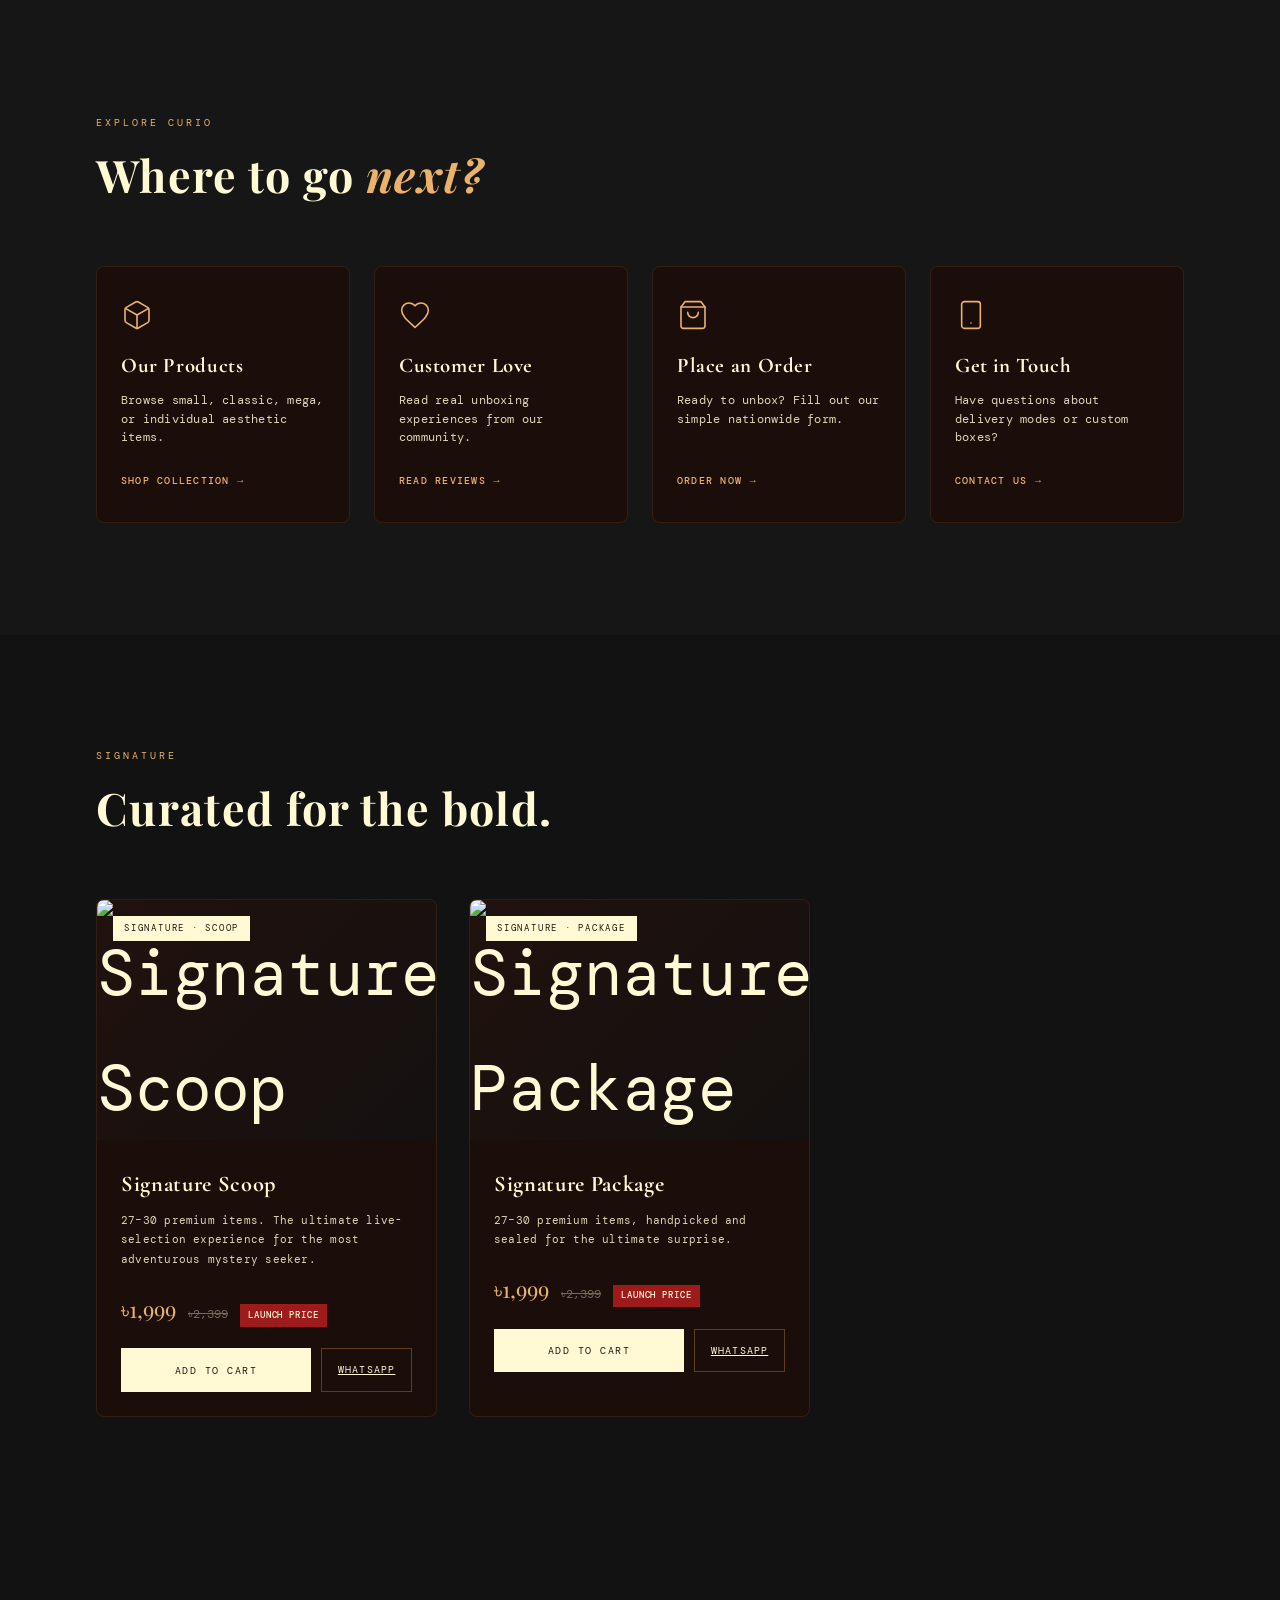
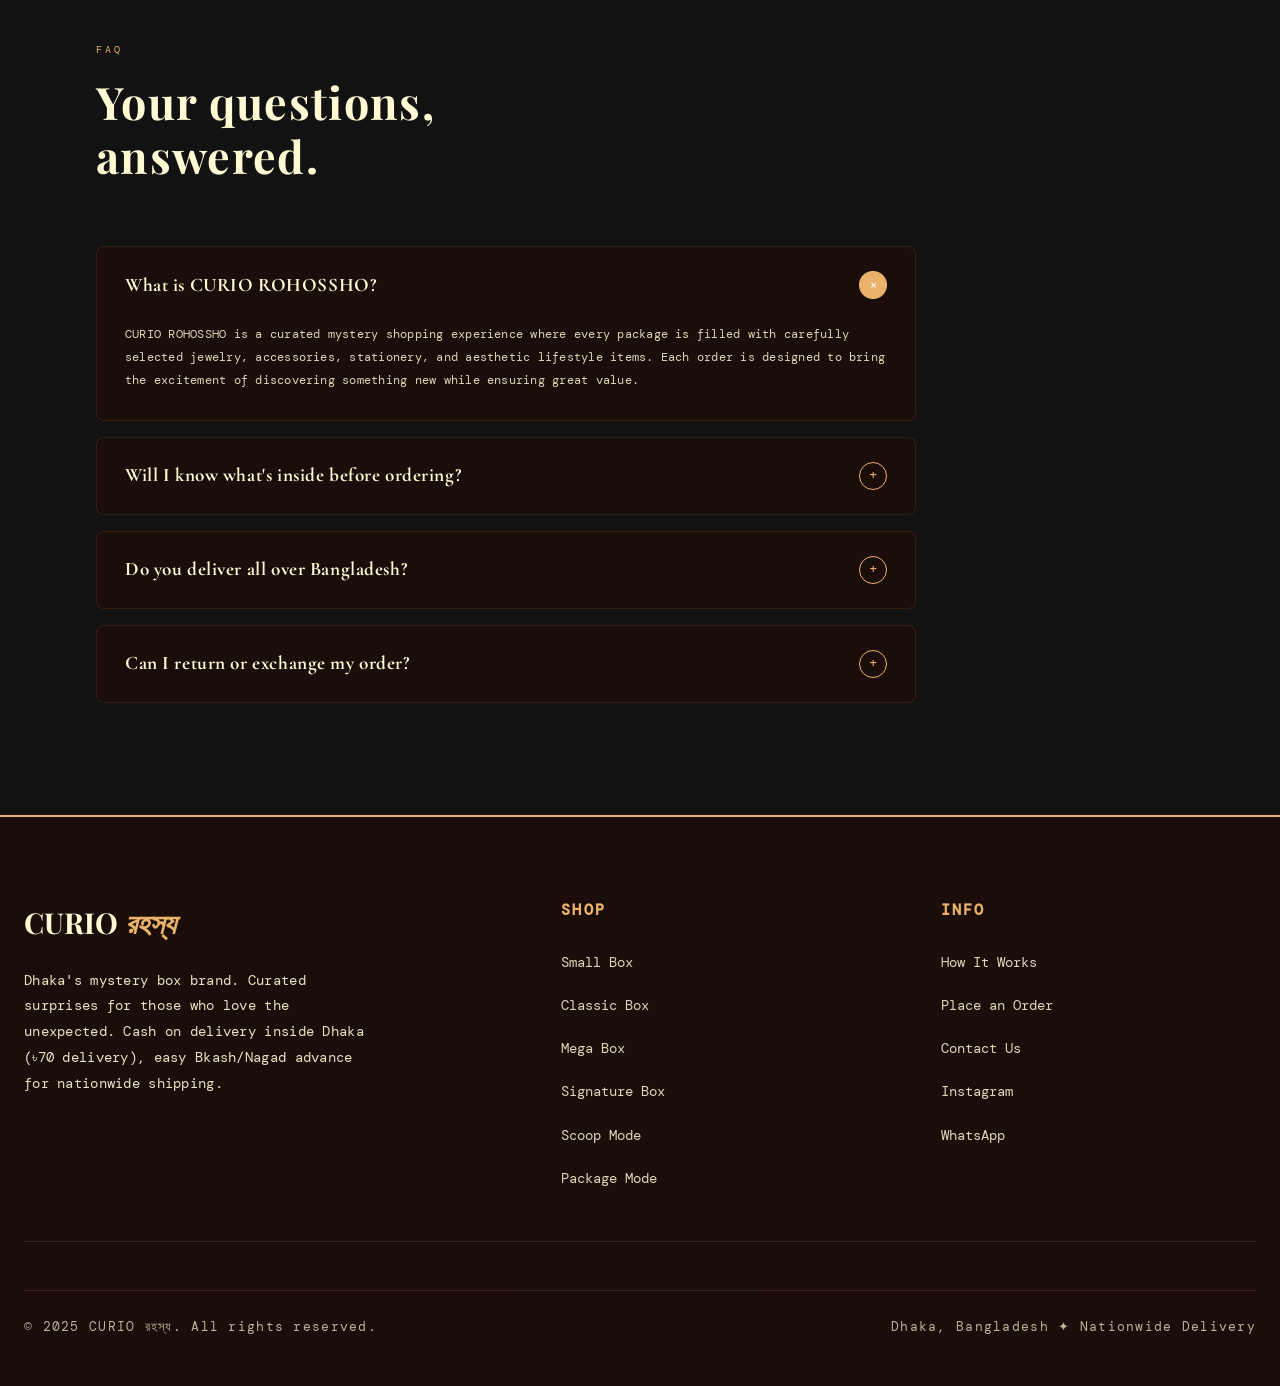
==== commit ab8b4c56: "animation added" ====
--- a/index.html
+++ b/index.html
@@ -59,41 +59,79 @@
     </div>
   </div>
 
-  <section id="hero">
-    <div class="hero-left">
-      <div class="hero-eyebrow">✦ Dhaka's Mystery Box Brand ✦</div>
-      <h1 class="hero-title">Unbox the<br><em>Unexpected.</em></h1>
-      <div class="hero-bengali">প্রতিটি বাক্সে লুকিয়ে আছে এক রহস্য</div>
-      <p class="hero-desc">Curated mystery boxes for girls who love surprises. Every box is a new story — packed with accessories, stationery, lifestyle finds, and things you didn't know you needed.</p>
-      <div class="hero-ctas">
-        <a href="products.html" class="btn-primary">Shop Boxes</a>
-        <a href="#how" class="btn-outline">How It Works</a>
-      </div>
-    </div>
-    <div class="hero-right">
-      <div class="hero-bg-circle"></div>
-      <div class="hero-visual">
-        <div class="box-card box-card-1">
-          <!-- Premium Gold Box Icon -->
-          <svg width="40" height="40" viewBox="0 0 24 24" fill="none" stroke="#EAB26B" stroke-width="1.2" stroke-linecap="round" stroke-linejoin="round" style="margin-bottom:0.8rem;"><path d="M21 8a2 2 0 0 0-1-1.73l-7-4a2 2 0 0 0-2 0l-7 4A2 2 0 0 0 3 8v8a2 2 0 0 0 1 1.73l7 4a2 2 0 0 0 2 0l7-4A2 2 0 0 0 21 16Z"/><path d="m3.3 7 8.7 5 8.7-5"/><path d="M12 22V12"/></svg>
-          <div class="box-label">Small Box</div>
-          <div class="box-price">৳499</div>
-        </div>
-        <div class="box-card box-card-2">
-          <!-- Premium Gold Spark Icon -->
-          <svg width="40" height="40" viewBox="0 0 24 24" fill="none" stroke="#EAB26B" stroke-width="1.2" stroke-linecap="round" stroke-linejoin="round" style="margin-bottom:0.8rem;"><path d="m12 3-1.912 5.813a2 2 0 0 1-1.275 1.275L3 12l5.813 1.912a2 2 0 0 1 1.275 1.275L12 21l1.912-5.813a2 2 0 0 1 1.275-1.275L21 12l-5.813-1.912a2 2 0 0 1-1.275-1.275Z"/></svg>
-          <div class="box-label">Classic Box</div>
-          <div class="box-price">৳799</div>
-        </div>
-        <div class="box-card box-card-3">
-          <!-- Premium Gold Sparkles Icon -->
-          <svg width="40" height="40" viewBox="0 0 24 24" fill="none" stroke="#EAB26B" stroke-width="1.2" stroke-linecap="round" stroke-linejoin="round" style="margin-bottom:0.8rem;"><path d="m12 3-1.912 5.813a2 2 0 0 1-1.275 1.275L3 12l5.813 1.912a2 2 0 0 1 1.275 1.275L12 21l1.912-5.813a2 2 0 0 1 1.275-1.275L21 12l-5.813-1.912a2 2 0 0 1-1.275-1.275Z"/><path d="m5 3 1 2.5L8.5 6 6 7 5 9.5 4 7 1.5 6 4 5.5Z"/><path d="m19 17 1 2.5 2.5.5-2.5 1-1 2.5-1-2.5-2.5-1 2.5-1Z"/></svg>
-          <div class="box-label">Mega Box</div>
-          <div class="box-price">৳1,199</div>
-        </div>
-      </div>
-    </div>
-  </section>
+  <section id="hero-premium">
+    <!-- Ambient Cinematic Background Motion Canvas -->
+    <div class="hero-video-bg">
+      <video autoplay loop muted playsinline id="heroAmbientVideo">
+        <source src="your-cinematic-ambient-loop.mp4" type="video/mp4">
+      </video>
+      <div class="hero-overlay-shimmer"></div>
+    </div>
+
+    <div class="hero-content-wrapper">
+      <!-- Left Column Typography Panel -->
+      <div class="hero-left-cinematic">
+        <div class="hero-eyebrow">✦ Dhaka's Mystery Box Brand ✦</div>
+        <h1 class="hero-title">Unbox the<br><em>Unexpected.</em></h1>
+        <div class="hero-bengali">প্রতিটি বাক্সে লুকিয়ে আছে এক রহস্য</div>
+        <p class="hero-desc">Curated mystery boxes for girls who love surprises. Every box is a new story — packed with accessories, stationery, lifestyle finds, and things you didn't know you needed.</p>
+        <div class="hero-ctas">
+          <a href="products.html" class="btn-primary-glow">Shop Boxes</a>
+          <a href="#how" class="btn-outline-glow">How It Works</a>
+        </div>
+      </div>
+      
+      <!-- Right Column Visual Container Interface -->
+      <div class="hero-right-cinematic">
+        <!-- Glassmorphic Unboxing Showcase Frame (Active on premium playback speeds) -->
+        <div class="premium-showcase-box" id="premiumShowcaseBox">
+          <div class="showcase-inner-glow"></div>
+          <div class="box-floating-visual">
+            <video autoplay loop muted playsinline class="showcase-video" id="heroShowcaseVideo">
+              <source src="box-reveal-animation.mp4" type="video/mp4">
+            </video>
+          </div>
+          <div class="showcase-footer-tiers">
+            <div class="tier-pill">Small ৳499</div>
+            <div class="tier-pill highlight">Classic ৳799</div>
+            <div class="tier-pill">Mega ৳1,199</div>
+          </div>
+        </div>
+
+        <!-- EXACT ORIGINAL THREE-CARD STATIC FALLBACK (Triggers automatically if data-saver blocks videos) -->
+        <div class="hero-visual standard-static-fallback" id="staticHeroFallback">
+          <div class="box-card box-card-1">
+            <svg width="40" height="40" viewBox="0 0 24 24" fill="none" stroke="#EAB26B" stroke-width="1.2" stroke-linecap="round" stroke-linejoin="round" style="margin-bottom:0.8rem;"><path d="M21 8a2 2 0 0 0-1-1.73l-7-4a2 2 0 0 0-2 0l-7 4A2 2 0 0 0 3 8v8a2 2 0 0 0 1 1.73l7 4a2 2 0 0 0 2 0l7-4A2 2 0 0 0 21 16Z"/><path d="m3.3 7 8.7 5 8.7-5"/><path d="M12 22V12"/></svg>
+            <div class="box-label">Small Box</div>
+            <div class="box-price">৳499</div>
+          </div>
+          <div class="box-card box-card-2">
+            <svg width="40" height="40" viewBox="0 0 24 24" fill="none" stroke="#EAB26B" stroke-width="1.2" stroke-linecap="round" stroke-linejoin="round" style="margin-bottom:0.8rem;"><path d="m12 3-1.912 5.813a2 2 0 0 1-1.275 1.275L3 12l5.813 1.912a2 2 0 0 1 1.275 1.275L12 21l1.912-5.813a2 2 0 0 1 1.275-1.275L21 12l-5.813-1.912a2 2 0 0 1-1.275-1.275Z"/></svg>
+            <div class="box-label">Classic Box</div>
+            <div class="box-price">৳799</div>
+          </div>
+          <div class="box-card box-card-3">
+            <svg width="40" height="40" viewBox="0 0 24 24" fill="none" stroke="#EAB26B" stroke-width="1.2" stroke-linecap="round" stroke-linejoin="round" style="margin-bottom:0.8rem;"><path d="m12 3-1.912 5.813a2 2 0 0 1-1.275 1.275L3 12l5.813 1.912a2 2 0 0 1 1.275 1.275L12 21l1.912-5.813a2 2 0 0 1 1.275-1.275L21 12l-5.813-1.912a2 2 0 0 1-1.275-1.275Z"/><path d="m5 3 1 2.5L8.5 6 6 7 5 9.5 4 7 1.5 6 4 5.5Z"/><path d="m19 17 1 2.5 2.5.5-2.5 1-1 2.5-1-2.5-2.5-1 2.5-1Z"/></svg>
+            <div class="box-label">Mega Box</div>
+            <div class="box-price">৳1,199</div>
+          </div>
+        </div>
+      </div>
+    </div>
+  </section>
+
+  <!-- AUTO-PLAY TRACKING INJECTOR Script (Place right at the bottom before closing </body> tag) -->
+  <script>
+    window.addEventListener('load', () => {
+      const showcaseVid = document.getElementById('heroShowcaseVideo');
+      if (showcaseVid) {
+        showcaseVid.play().catch((error) => {
+          console.warn("Media download rate capped or Data-Saver enabled. Restoring fallback visual structure safely.");
+          document.querySelector('.hero-right-cinematic').classList.add('video-failed');
+        });
+      }
+    });
+  </script>
 
   <div class="ticker">
     <div class="ticker-inner">
--- a/style.css
+++ b/style.css
@@ -1462,9 +1462,12 @@
   .order-layout { grid-template-columns: 1fr; gap: 3rem; }
   #contact { grid-template-columns: 1fr; padding: 4rem 1.5rem; gap: 3rem; }
   
-  /* Individual items safety scaling to prevent text clipping */
+ /* Fixed Individual items safety scaling to prevent text clipping and mobile collapses */
   .indiv-grid { 
-    grid-template-columns: 1fr; 
+    display: grid !important;
+    grid-template-columns: 1fr !important; 
+    grid-auto-rows: auto !important; /* Forces the mobile browser to calculate row heights dynamically */
+    gap: 1.5rem !important;
     max-width: 400px;
     margin: 0 auto;
   }
@@ -1746,4 +1749,264 @@
 /* Stagger card layouts slightly so grid sequences flow smoothly */
 .directory-card:nth-child(2), .product-card:nth-child(2) { transition-delay: 0.1s !important; }
 .directory-card:nth-child(3), .product-card:nth-child(3) { transition-delay: 0.2s !important; }
-.directory-card:nth-child(4) { transition-delay: 0.3s !important; }+.directory-card:nth-child(4) { transition-delay: 0.3s !important; }
+
+/* ── FULFILMENT MODES RICH GARNET OVERRIDE ── */
+#modes {
+  background: #6E0000 !important; /* Rich Rohossho Garnet mystery canvas */
+  border-top: 1px solid rgba(234, 178, 107, 0.2) !important;
+  border-bottom: 1px solid rgba(234, 178, 107, 0.2) !important;
+  color: #FFF9D4 !important; /* Primary text maps cleanly to Mystery Parchment */
+}
+
+/* 1. Style Left Column Text blocks */
+.modes-left .section-label {
+  color: #EAB26B !important; /* Toasted Ochre secondary warmth accent */
+}
+
+.modes-left .section-title {
+  color: #FFF9D4 !important; /* Mystery Parchment */
+}
+
+.modes-left .section-title em {
+  color: #EAB26B !important; /* Toasted Ochre warm gold italic pop */
+}
+
+.modes-left p {
+  color: #FFF9D4 !important;
+  opacity: 0.8 !important; /* Soft, highly readable contrast spacing */
+}
+
+/* 2. Style Right Column Cards */
+.modes-right .mode-card {
+  background: rgba(26, 13, 10, 0.4) !important; /* Translucent smoky bark overlay */
+  border: 1px solid rgba(234, 178, 107, 0.2) !important; /* Subtle gold borders */
+  border-radius: 8px !important;
+}
+
+.modes-right .mode-card:hover {
+  background: rgba(26, 13, 10, 0.6) !important;
+  border-color: #EAB26B !important; /* Borders glow gold on interaction */
+}
+
+.modes-right .mode-card-label {
+  color: #EAB26B !important; /* Toasted Ochre tags */
+}
+
+.modes-right .mode-card-title {
+  color: #FFF9D4 !important; /* Mystery Parchment titles */
+}
+
+.modes-right .mode-card-desc {
+  color: #FFF9D4 !important;
+  opacity: 0.85 !important;
+}
+
+.modes-right .mode-icon {
+  opacity: 0.8 !important; /* Brightens emojis slightly against the garnet canvas */
+}
+
+/* ── PREMIUM CINEMATIC HERO OVERHAUL ── */
+#hero-premium {
+  position: relative;
+  min-height: 100vh;
+  width: 100%;
+  display: flex;
+  align-items: center;
+  justify-content: center;
+  padding: 100px 6rem 4rem 6rem;
+  overflow: hidden;
+  background: #0d0605; /* Deep mysterious black-cherry base canvas */
+}
+
+/* Ambient Slow Motion Underlay Layout */
+.hero-video-bg {
+  position: absolute;
+  inset: 0;
+  width: 100%;
+  height: 100%;
+  z-index: 1;
+  pointer-events: none;
+}
+.hero-video-bg video {
+  width: 100%;
+  height: 100%;
+  object-fit: cover;
+  opacity: 0.16; /* Soft textures that enhance text readability without distraction */
+  filter: grayscale(30%) contrast(115%);
+}
+.hero-overlay-shimmer {
+  position: absolute;
+  inset: 0;
+  background: linear-gradient(to bottom, transparent 65%, var(--warm-white) 100%),
+              radial-gradient(circle at 25% 30%, transparent 0%, #0d0605 85%);
+  z-index: 2;
+}
+
+.hero-content-wrapper {
+  position: relative;
+  z-index: 3;
+  width: 100%;
+  max-width: 1300px;
+  display: grid;
+  grid-template-columns: 1.2fr 0.8fr;
+  gap: 4rem;
+  align-items: center;
+}
+
+.hero-left-cinematic {
+  opacity: 0;
+  transform: translateY(30px);
+  animation: premiumFadeInUp 1.2s cubic-bezier(0.215, 0.610, 0.355, 1) forwards;
+}
+
+/* Premium Glow Action Elements */
+.btn-primary-glow {
+  background: var(--amber);
+  color: #121212;
+  padding: 1rem 2.5rem;
+  font-family: 'DM Mono', monospace;
+  font-size: 0.72rem;
+  letter-spacing: 0.18em;
+  text-transform: uppercase;
+  border: none;
+  cursor: pointer;
+  text-decoration: none;
+  display: inline-block;
+  font-weight: 700;
+  transition: all 0.4s ease;
+  border-radius: 4px;
+  box-shadow: 0 4px 20px rgba(234, 178, 107, 0.15);
+}
+.btn-primary-glow:hover {
+  transform: translateY(-2px);
+  box-shadow: 0 8px 30px rgba(234, 178, 107, 0.4);
+  background: #FFF9D4;
+}
+
+.btn-outline-glow {
+  background: rgba(255, 249, 212, 0.03);
+  color: var(--ink);
+  padding: 1rem 2.5rem;
+  font-family: 'DM Mono', monospace;
+  font-size: 0.72rem;
+  letter-spacing: 0.18em;
+  text-transform: uppercase;
+  border: 1px solid rgba(255, 249, 212, 0.3);
+  cursor: pointer;
+  text-decoration: none;
+  display: inline-block;
+  transition: all 0.4s ease;
+  border-radius: 4px;
+}
+.btn-outline-glow:hover {
+  background: rgba(255, 249, 212, 0.1);
+  border-color: var(--amber);
+  color: var(--amber);
+}
+
+/* Glassmorphic Active Panel Layout */
+.hero-right-cinematic {
+  display: flex;
+  justify-content: center;
+  align-items: center;
+  position: relative;
+  min-height: 520px;
+  opacity: 0;
+  transform: scale(0.96);
+  animation: premiumFadeInUp 1.4s cubic-bezier(0.215, 0.610, 0.355, 1) 0.25s forwards;
+}
+
+.premium-showcase-box {
+  position: relative;
+  width: 100%;
+  max-width: 400px;
+  height: 490px;
+  background: rgba(36, 20, 16, 0.45); /* Smoky translucent Curio Bark panel */
+  border: 1px solid rgba(234, 178, 107, 0.2);
+  backdrop-filter: blur(16px);
+  -webkit-backdrop-filter: blur(16px);
+  border-radius: 16px;
+  padding: 1.5rem;
+  display: flex;
+  flex-direction: column;
+  justify-content: space-between;
+  box-shadow: 0 30px 60px rgba(0, 0, 0, 0.5);
+  overflow: hidden;
+}
+
+.showcase-video {
+  width: 100%;
+  height: 350px;
+  object-fit: cover;
+  border-radius: 8px;
+  border: 1px solid rgba(255, 249, 212, 0.04);
+}
+
+.showcase-footer-tiers {
+  display: flex;
+  justify-content: space-between;
+  gap: 0.5rem;
+  margin-top: 1rem;
+}
+
+.tier-pill {
+  flex: 1;
+  text-align: center;
+  font-size: 0.65rem;
+  padding: 0.65rem 0.2rem;
+  background: rgba(18, 18, 18, 0.7);
+  border: 1px solid rgba(234, 178, 107, 0.1);
+  color: var(--ink);
+  border-radius: 6px;
+}
+.tier-pill.highlight {
+  border-color: var(--amber);
+  background: rgba(234, 178, 107, 0.12);
+  color: var(--amber);
+  font-weight: 500;
+}
+
+/* Dynamic State Control Overrides */
+.standard-static-fallback {
+  display: none; /* Hidden on broadband networks */
+  position: absolute;
+}
+
+.video-failed .premium-showcase-box {
+  display: none !important;
+}
+
+.video-failed .standard-static-fallback {
+  display: block !important;
+  position: relative;
+  opacity: 1;
+  transform: scale(1);
+}
+
+@keyframes premiumFadeInUp {
+  to { opacity: 1; transform: translateY(0) scale(1); }
+}
+
+/* Phone Alignment Adaptations */
+@media (max-width: 900px) {
+  #hero-premium {
+    padding: 100px 1.5rem 4rem 1.5rem;
+    min-height: auto;
+  }
+  .hero-content-wrapper {
+    grid-template-columns: 1fr;
+    gap: 3.5rem;
+  }
+  .hero-right-cinematic {
+    min-height: auto;
+  }
+  .premium-showcase-box {
+    height: 410px;
+    max-width: 100%;
+  }
+  .showcase-video {
+    height: 280px;
+  }
+}
+
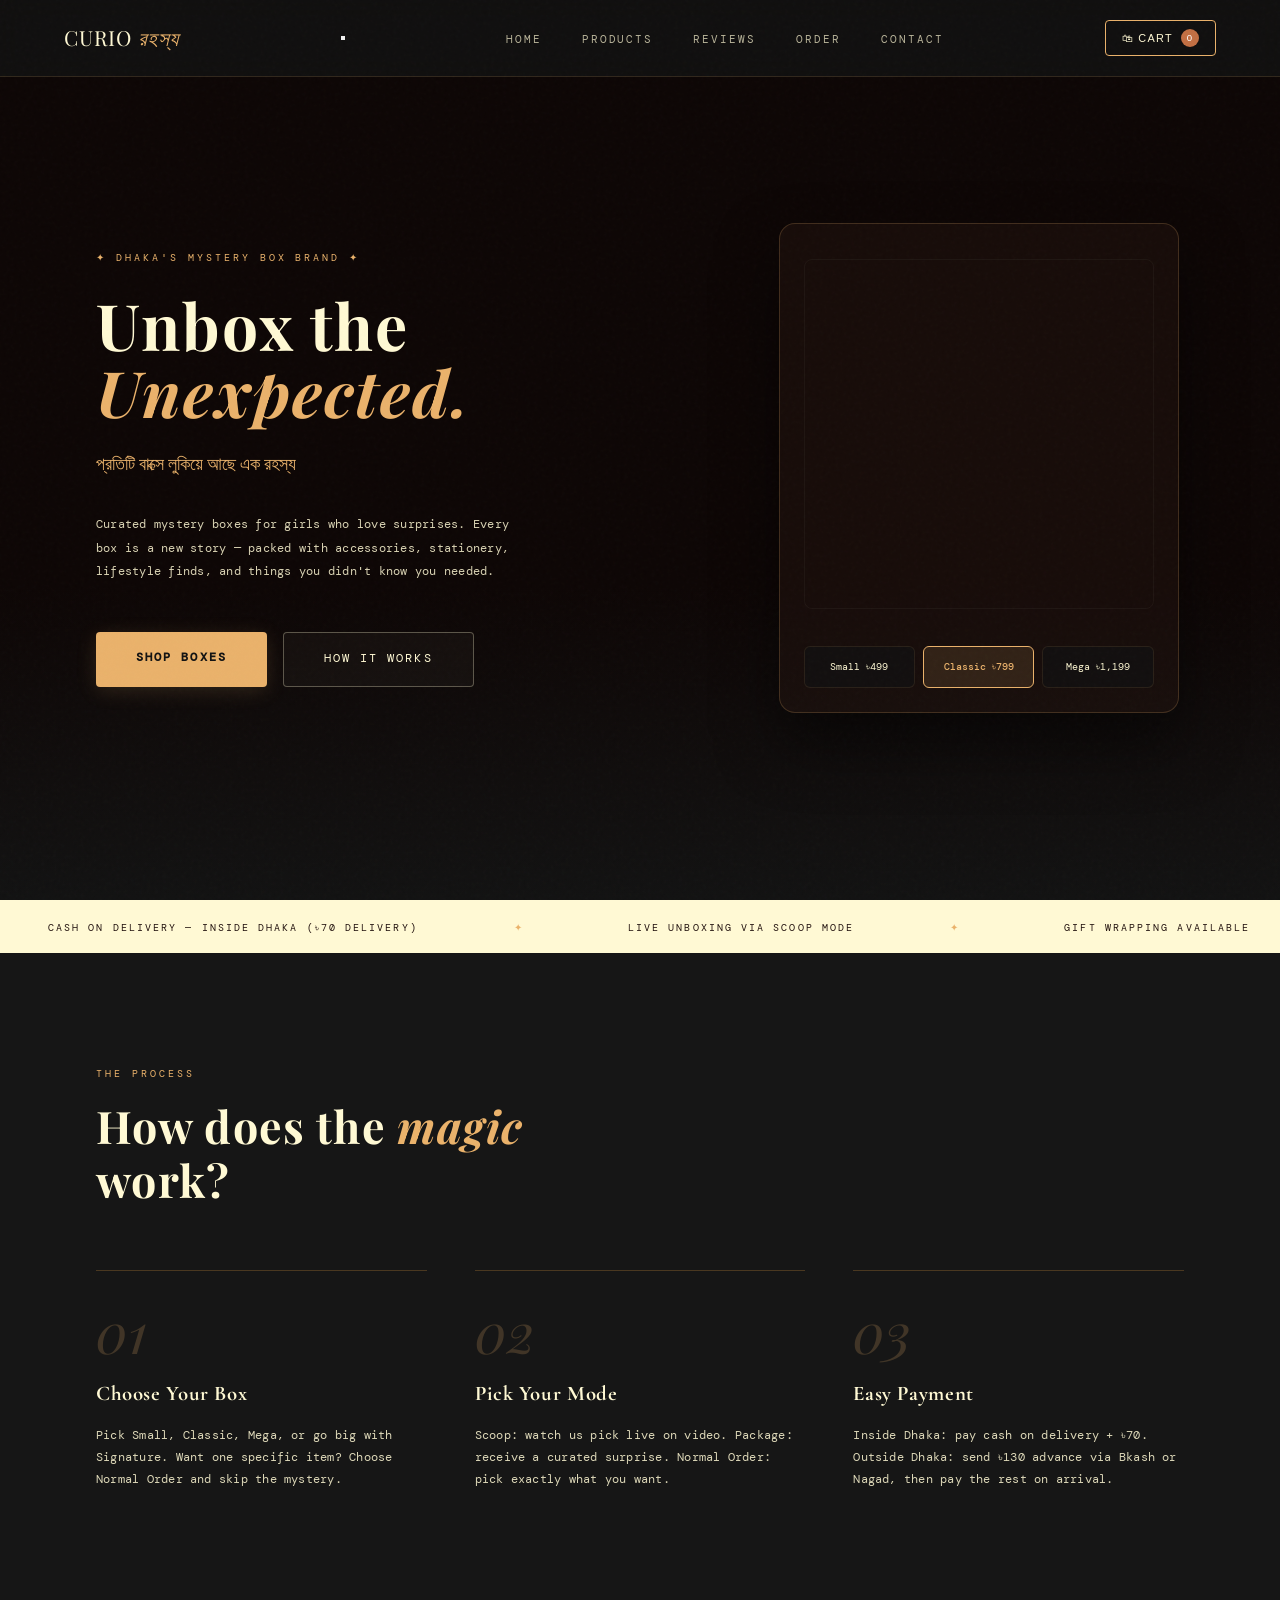
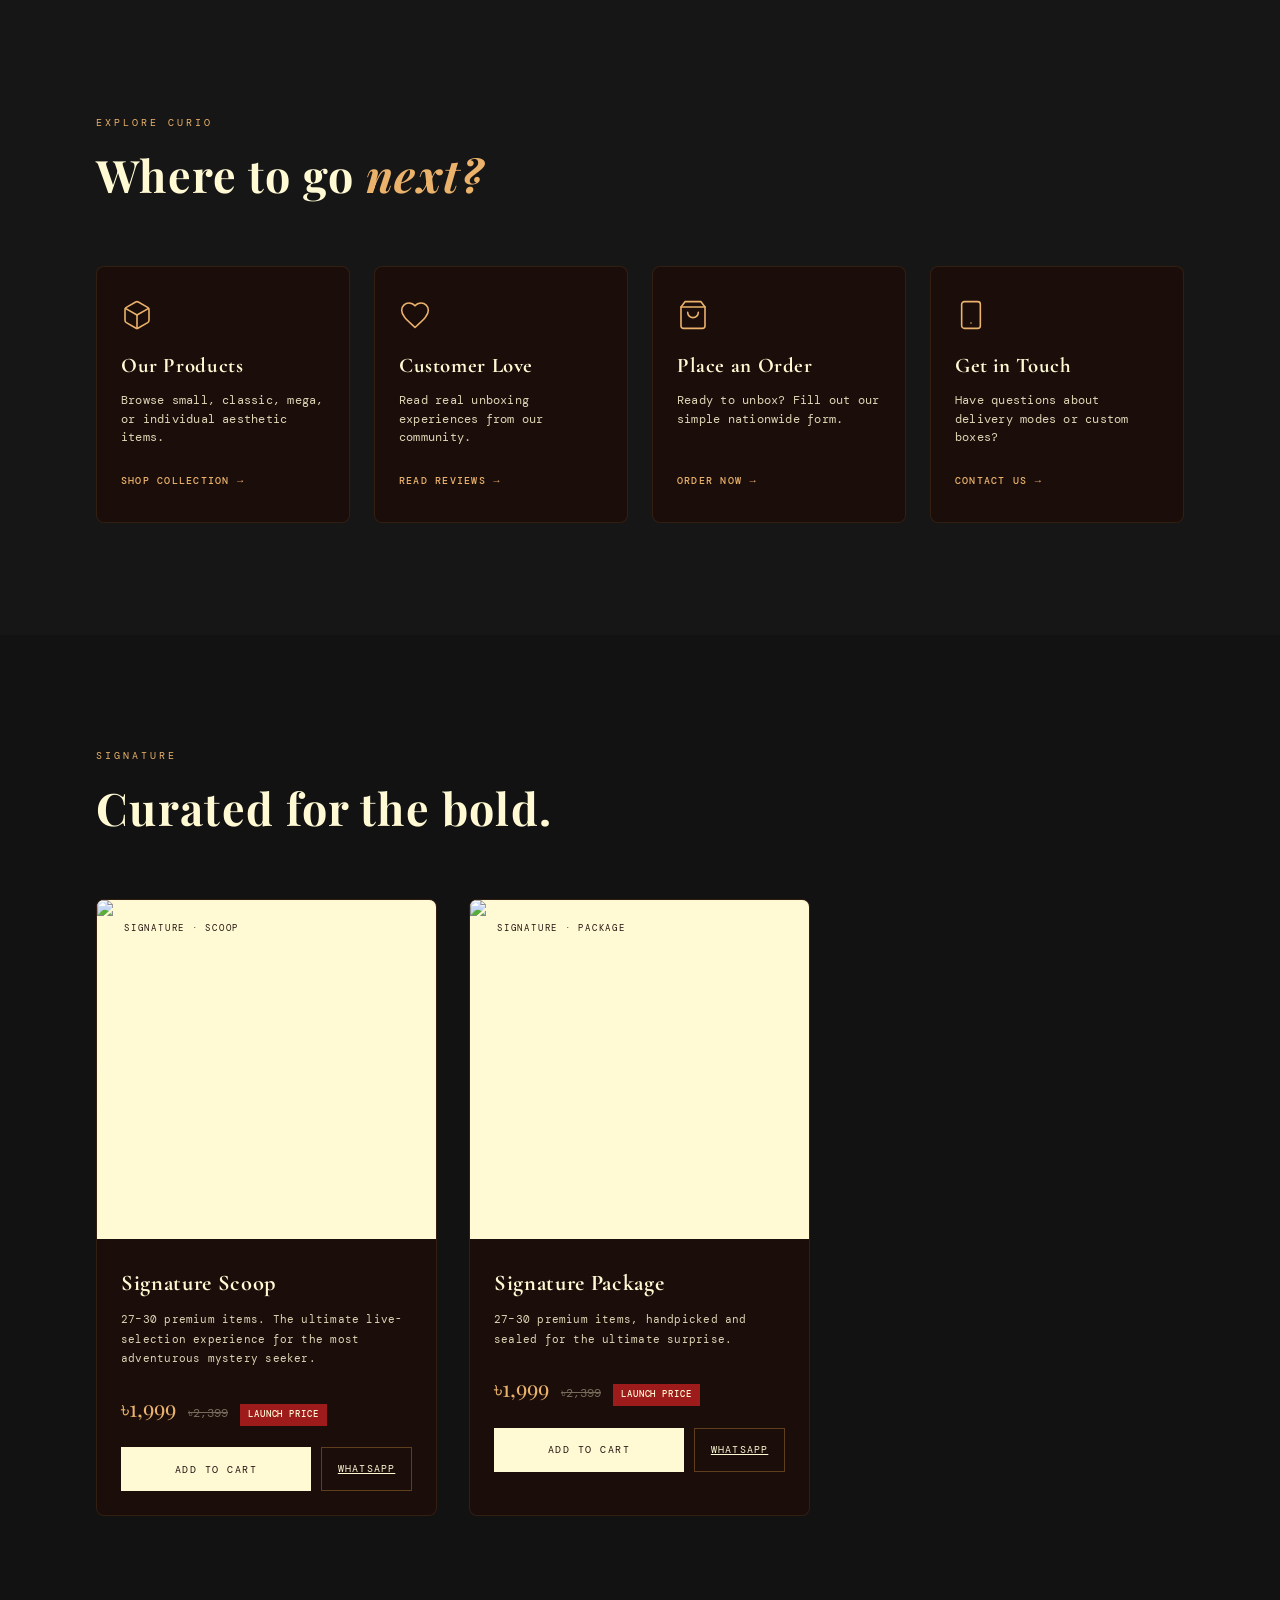
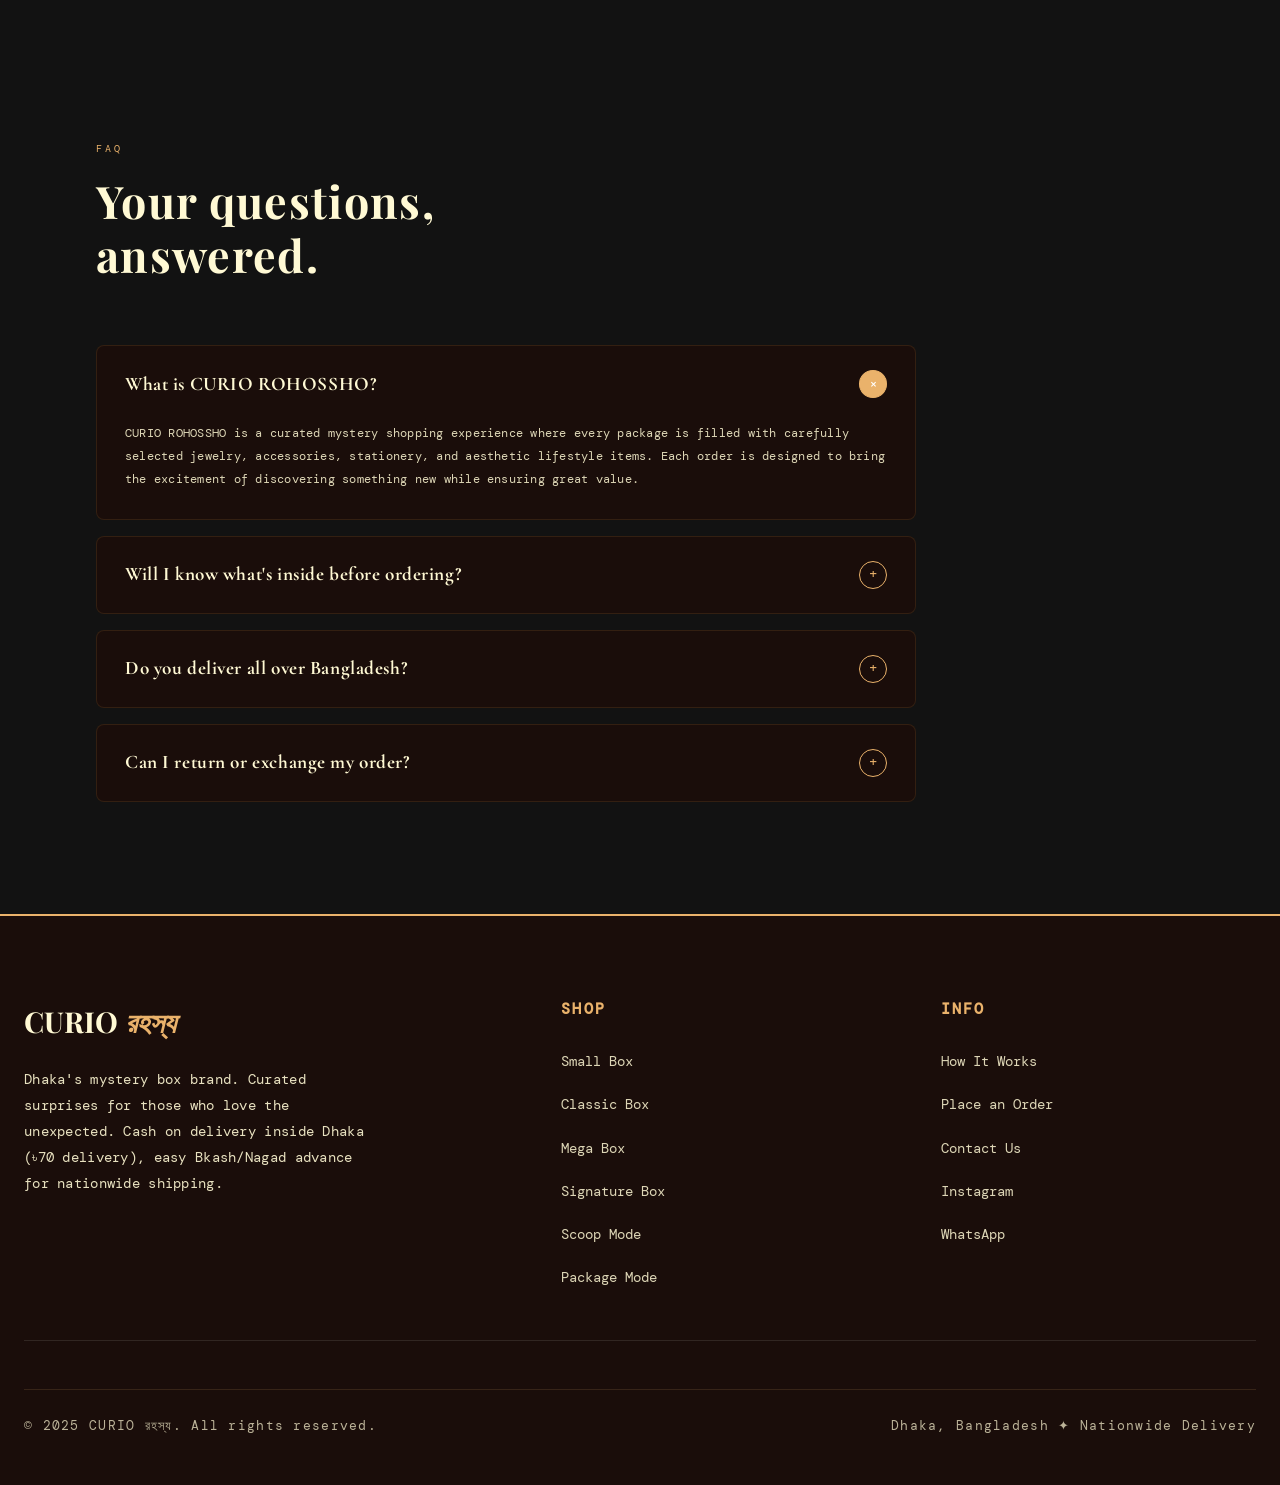
==== commit bc919727: "img fix" ====
--- a/index.html
+++ b/index.html
@@ -213,7 +213,9 @@
       <div class="product-card" data-mode="scoop">
         <div class="product-img" style="position:relative;">
           <div class="product-img-bg" style="background: linear-gradient(135deg, #95772955, #C4873A88); opacity:0.35;"></div>
-          <img src="https://nmdiwayyluvaaxrupkij.supabase.co/storage/v1/object/public/product-images/ChatGPT%20Image%20Jul%2010,%202026,%2001_04_17%20AM.png" alt="Signature Scoop" style="width:100%; height:100%; object-fit:cover; position:absolute; inset:0; z-index:1;">
+          <img src="https://nmdiwayyluvaaxrupkij.supabase.co/storage/v1/object/public/product-images/ChatGPT%20Image%20Jul%2010,%202026,%2001_04_17%20AM.png" 
+     alt="Signature Scoop" 
+     style="width:100%; height:100%; object-fit:contain; background-color:#FFF9D4; position:absolute; inset:0; z-index:1;">
         </div>
         <div class="product-tier">Signature · Scoop</div>
         <div class="product-info">
@@ -234,7 +236,9 @@
       <div class="product-card" data-mode="package">
         <div class="product-img" style="position:relative;">
           <div class="product-img-bg" style="background: linear-gradient(135deg, #95772955, #C4873A88); opacity:0.35;"></div>
-          <img src="https://nmdiwayyluvaaxrupkij.supabase.co/storage/v1/object/public/product-images/ChatGPT%20Image%20Jul%2010,%202026,%2001_02_02%20AM.png" alt="Signature Package" style="width:100%; height:100%; object-fit:cover; position:absolute; inset:0; z-index:1;">
+          <img src="https://nmdiwayyluvaaxrupkij.supabase.co/storage/v1/object/public/product-images/ChatGPT%20Image%20Jul%2010,%202026,%2001_02_02%20AM.png" 
+     alt="Signature Package" 
+     style="width:100%; height:100%; object-fit:contain; background-color:#FFF9D4; position:absolute; inset:0; z-index:1;">
         </div>
         <div class="product-tier">Signature · Package</div>
         <div class="product-info">
--- a/style.css
+++ b/style.css
@@ -2010,3 +2010,25 @@
   }
 }
 
+/* ── EQUAL SQUARE PRODUCT CONTAINERS WITH PARCHMENT FILL ── */
+.product-img,
+.indiv-img {
+  width: 100% !important;
+  aspect-ratio: 1 / 1 !important;
+  height: auto !important;
+  background-color: #FFF9D4 !important;
+  display: flex !important;
+  align-items: center !important;
+  justify-content: center !important;
+  position: relative !important;
+  overflow: hidden !important;
+}
+
+/* Ensure images fit completely without cropping */
+.product-img img,
+.indiv-img img {
+  width: 100% !important;
+  height: 100% !important;
+  object-fit: contain !important;
+  background-color: #FFF9D4 !important;
+}
